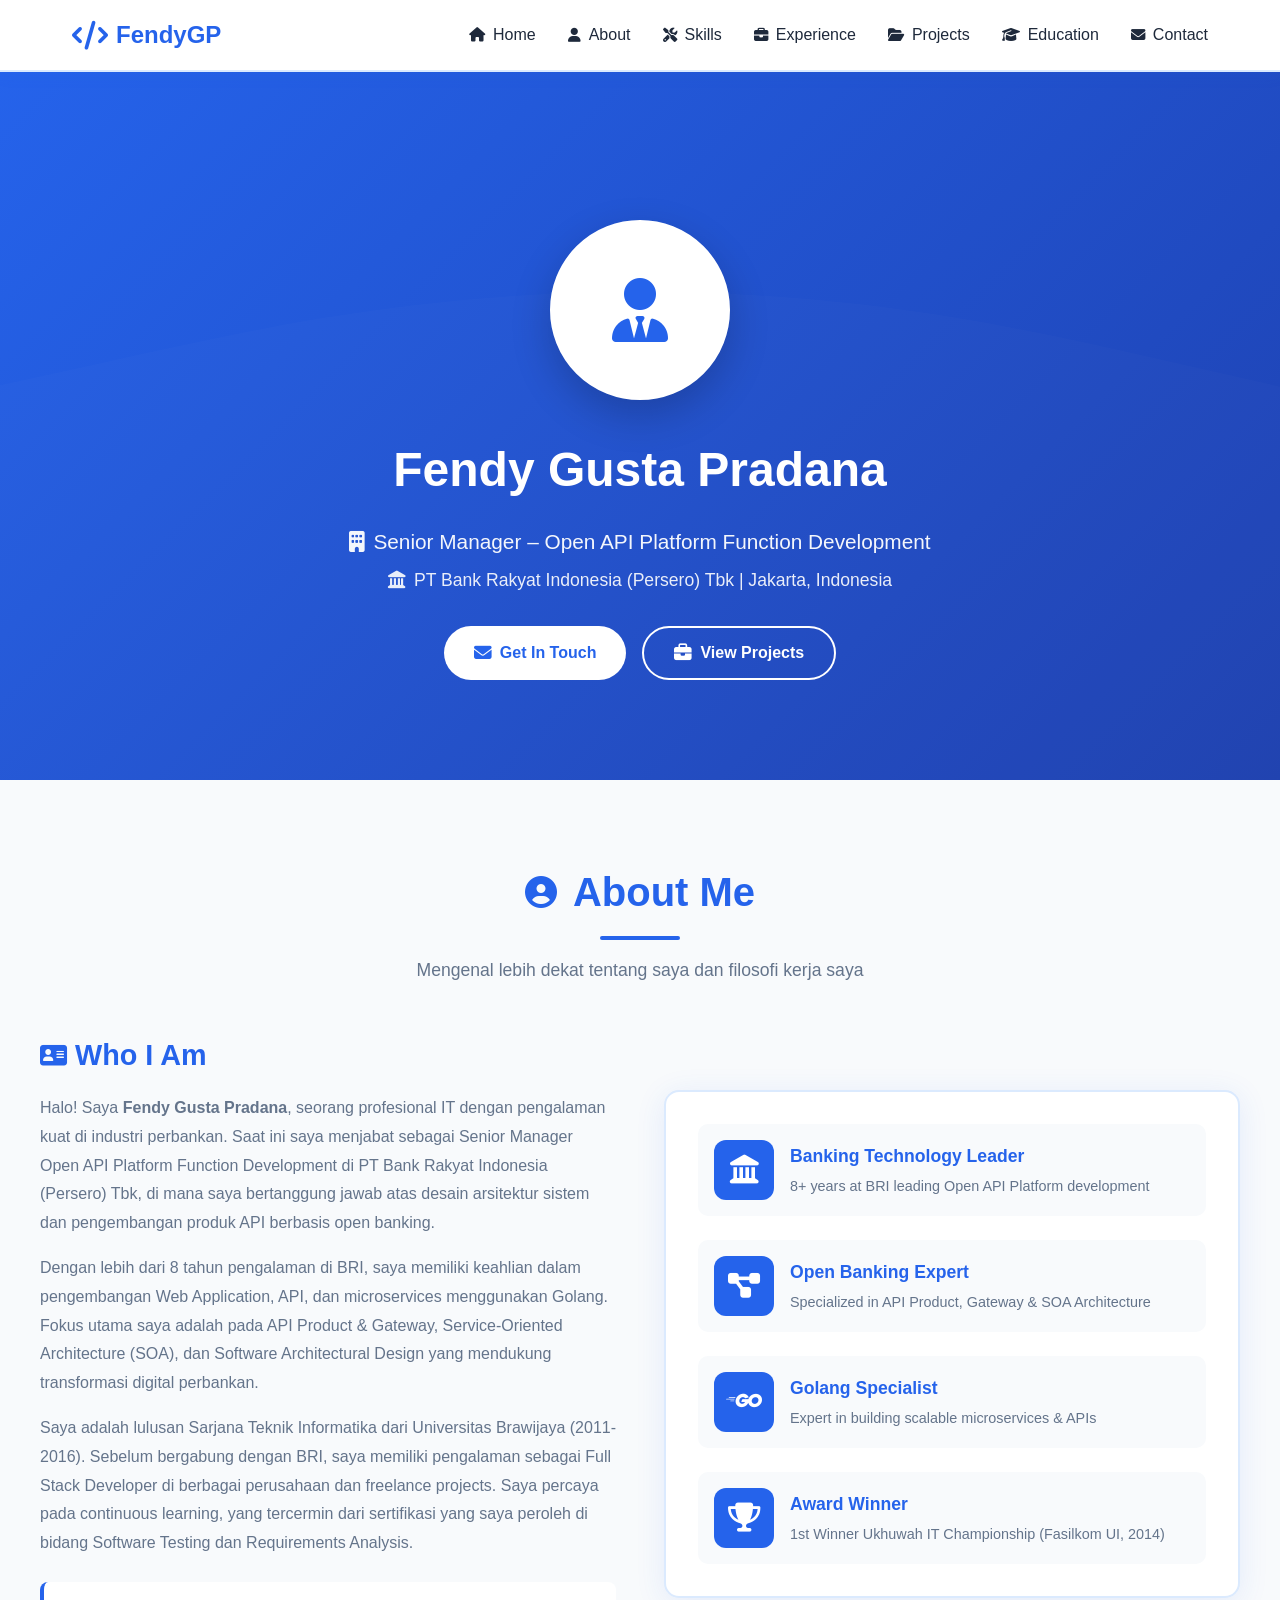
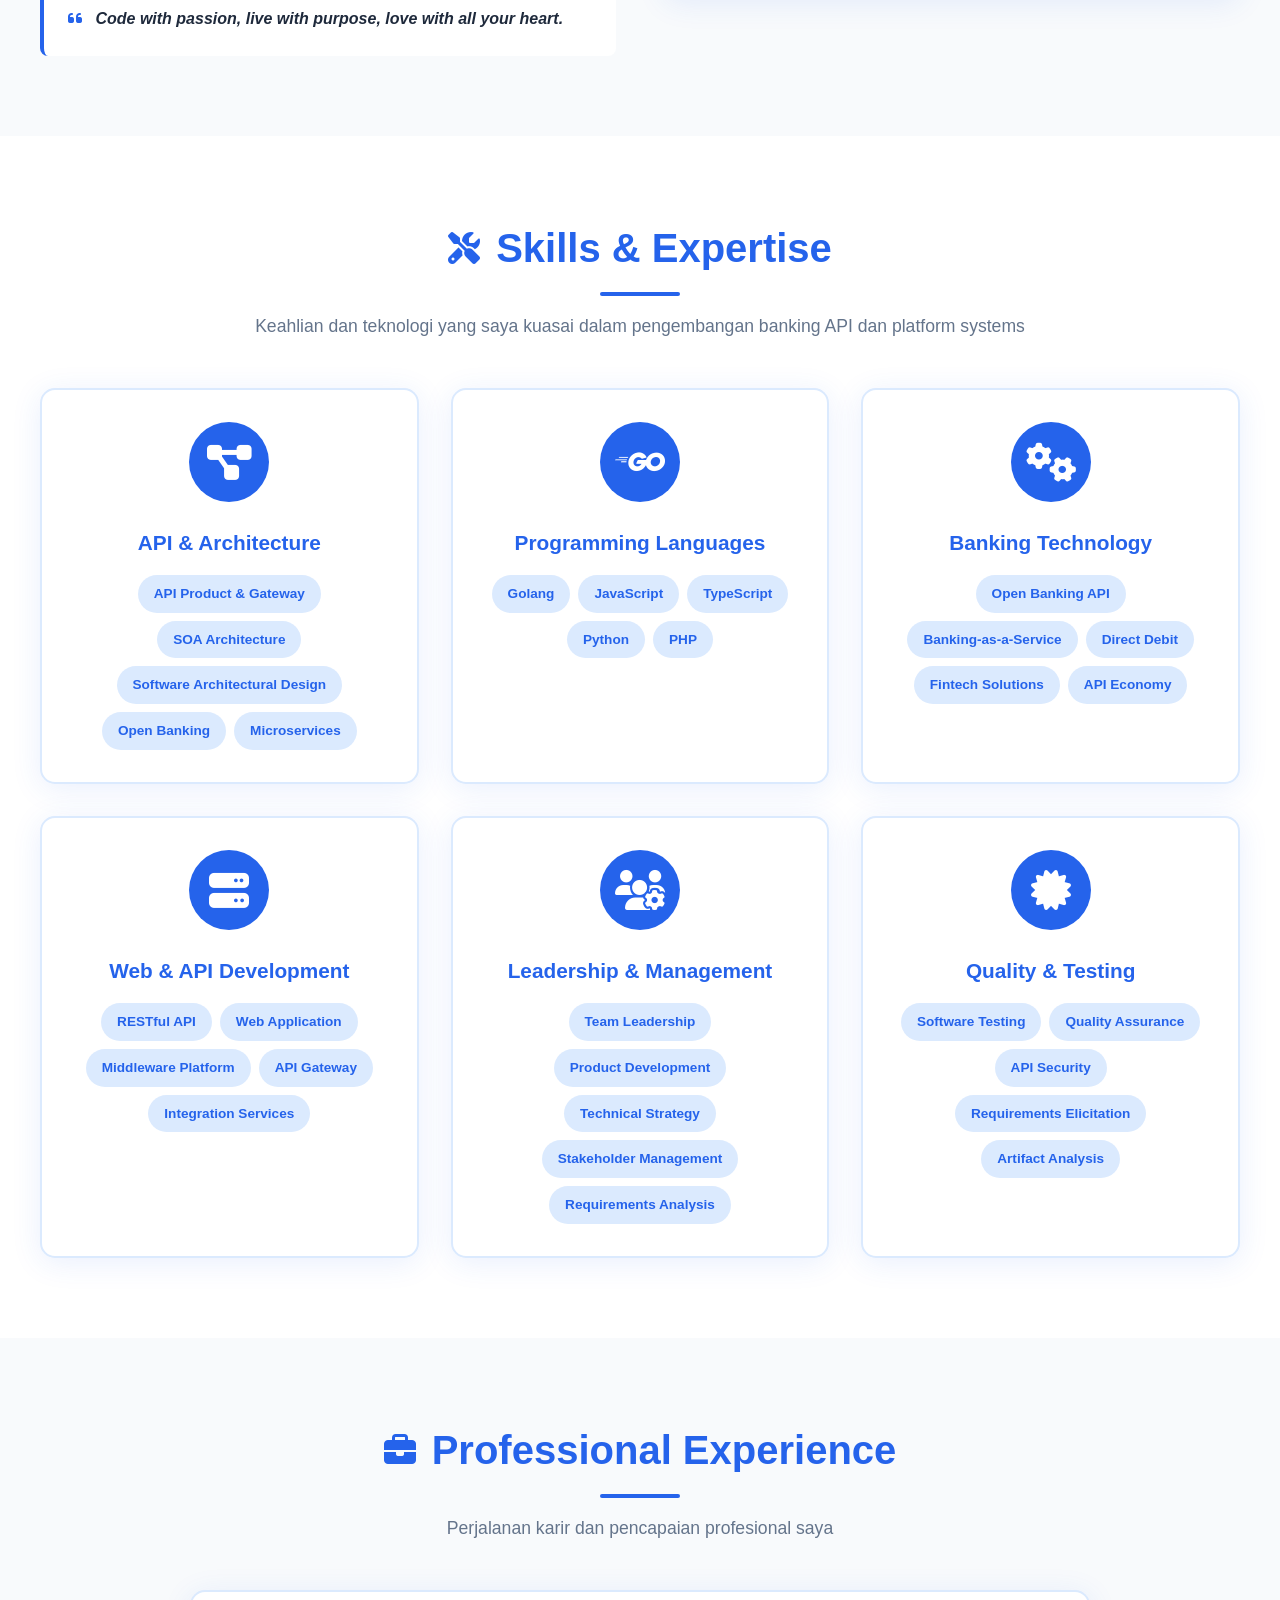
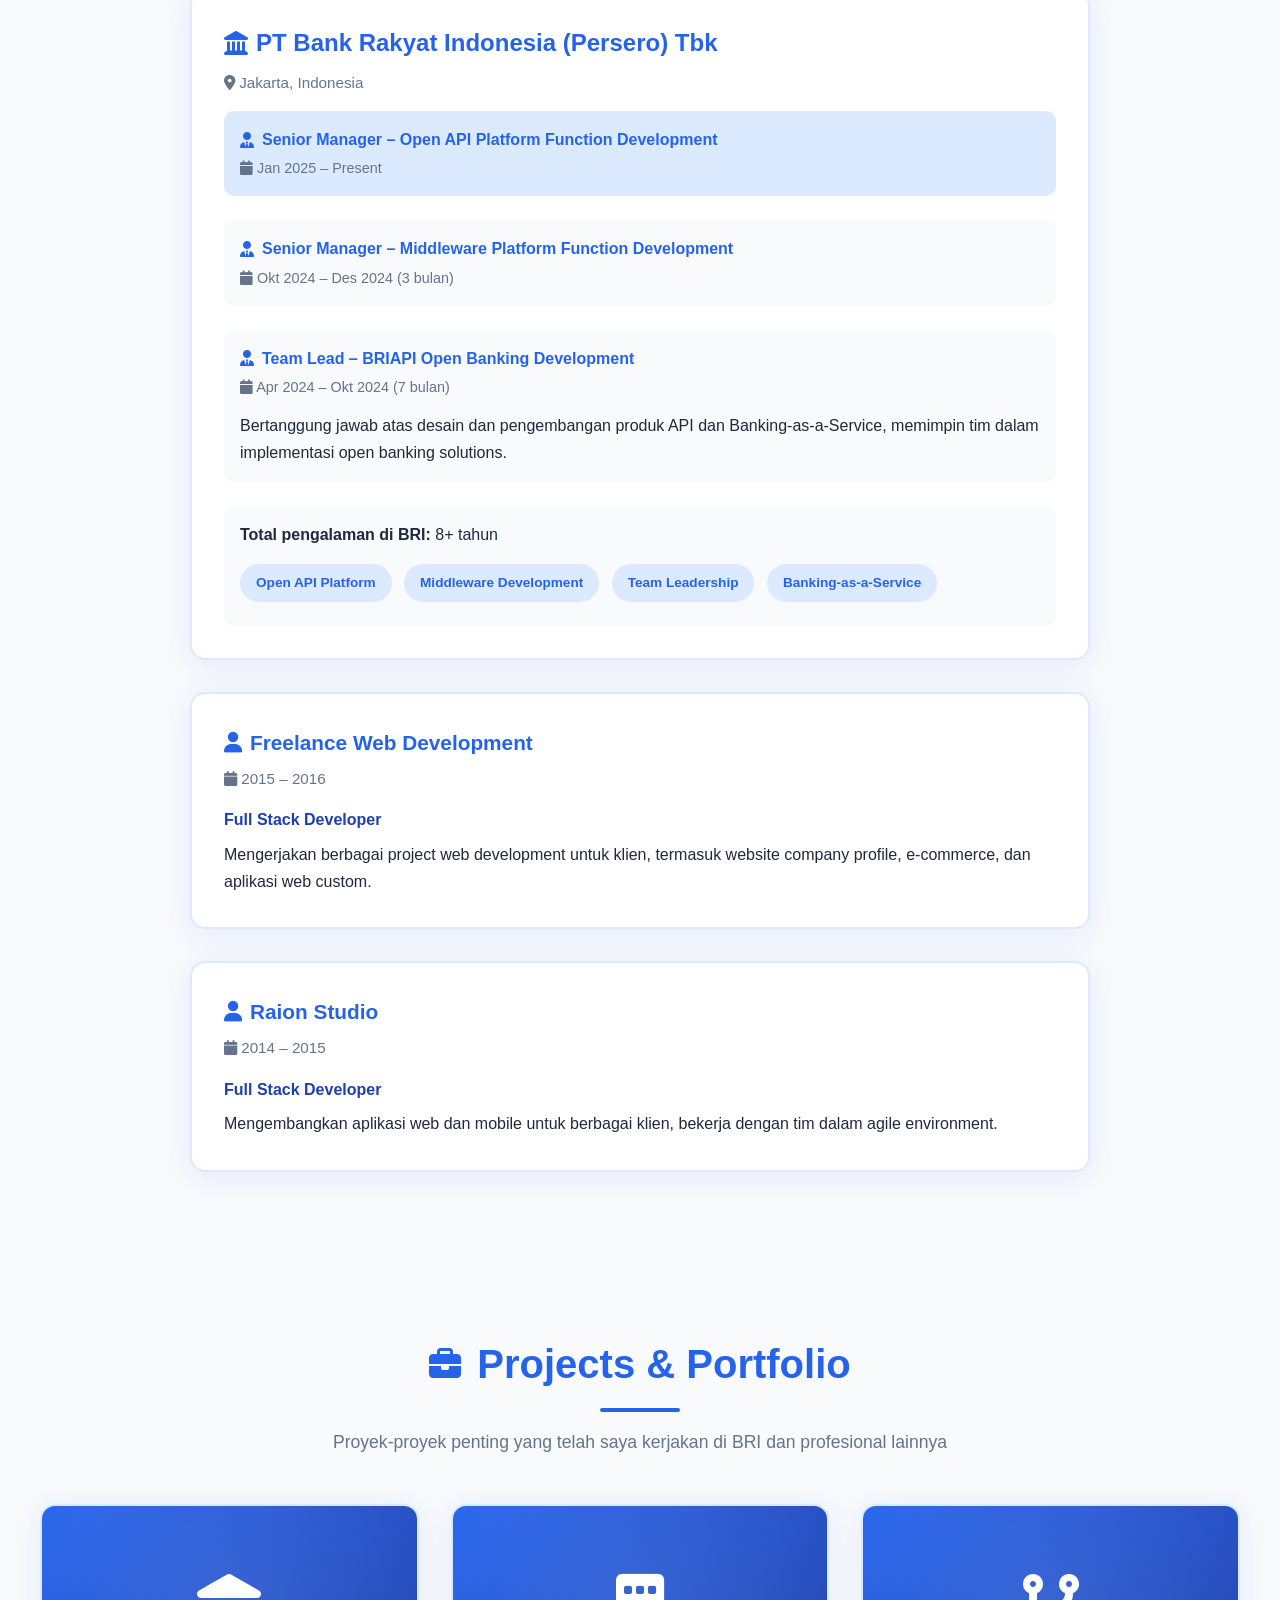
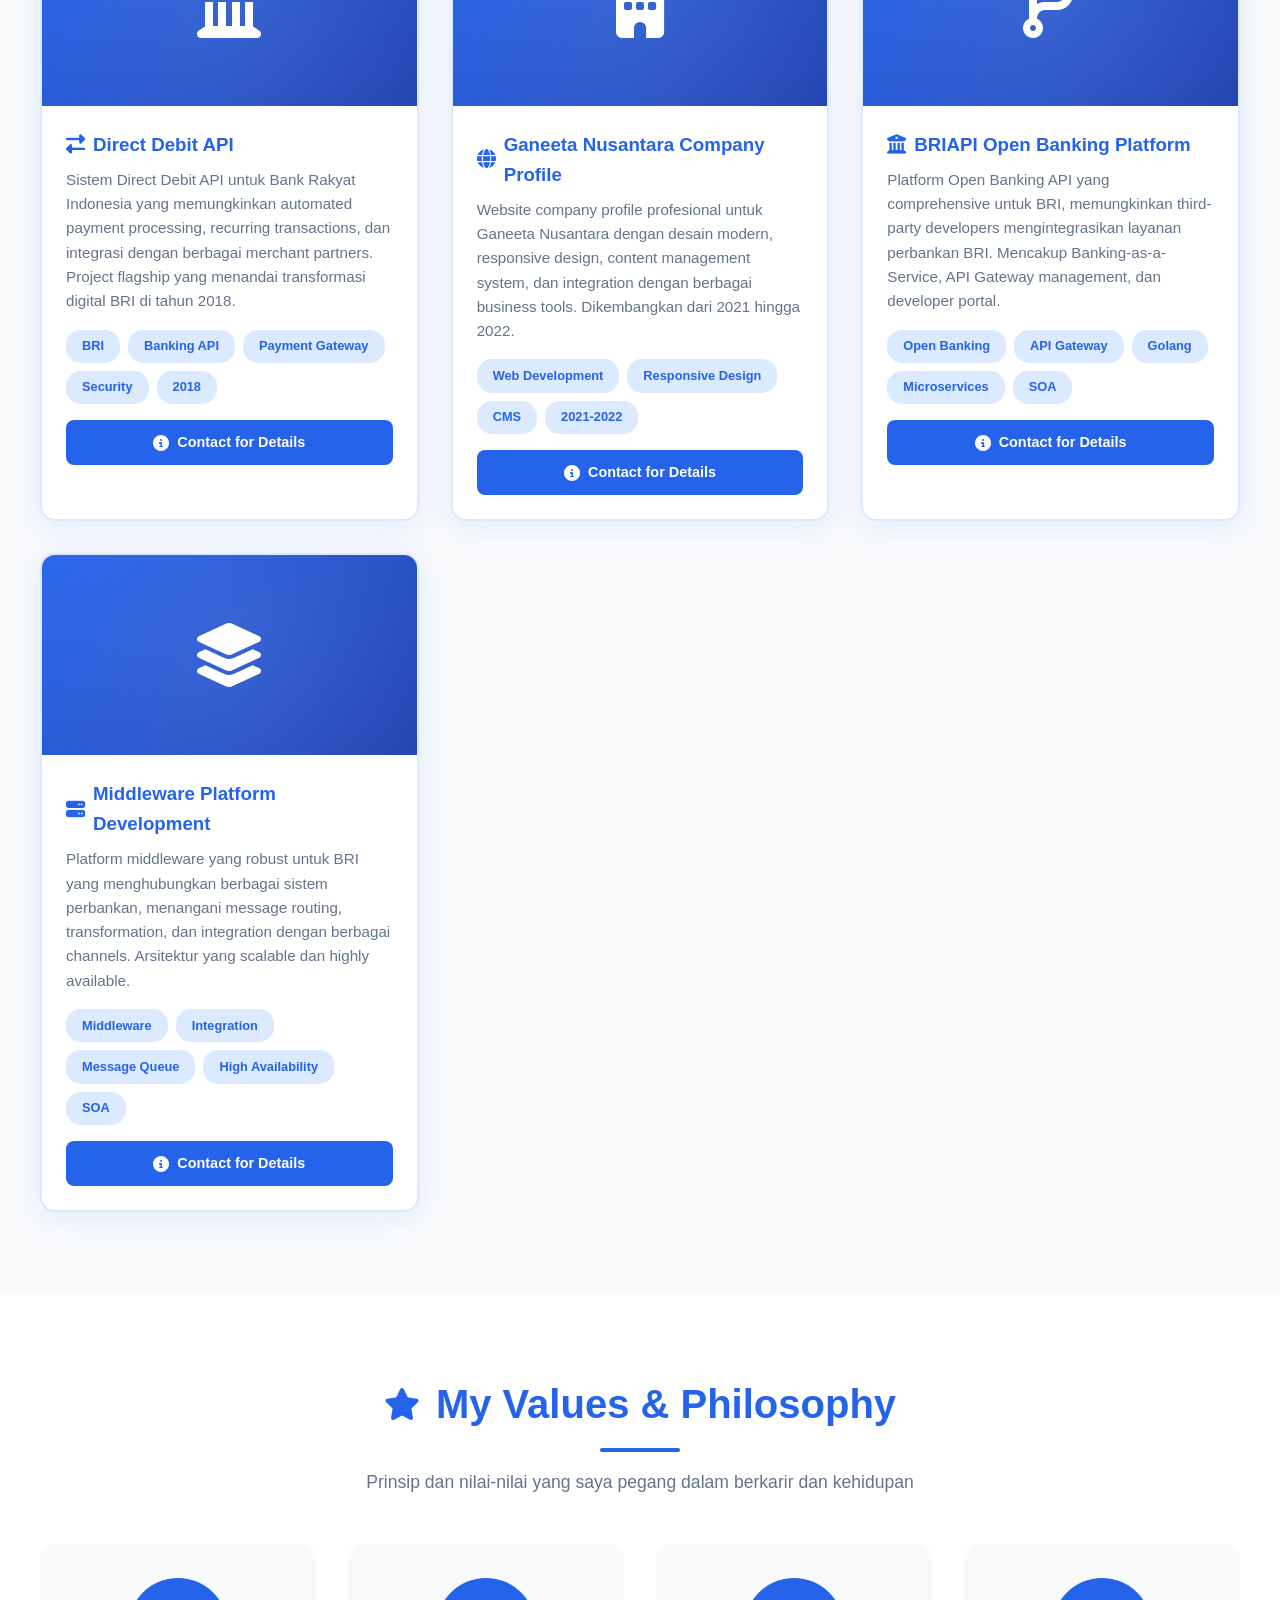
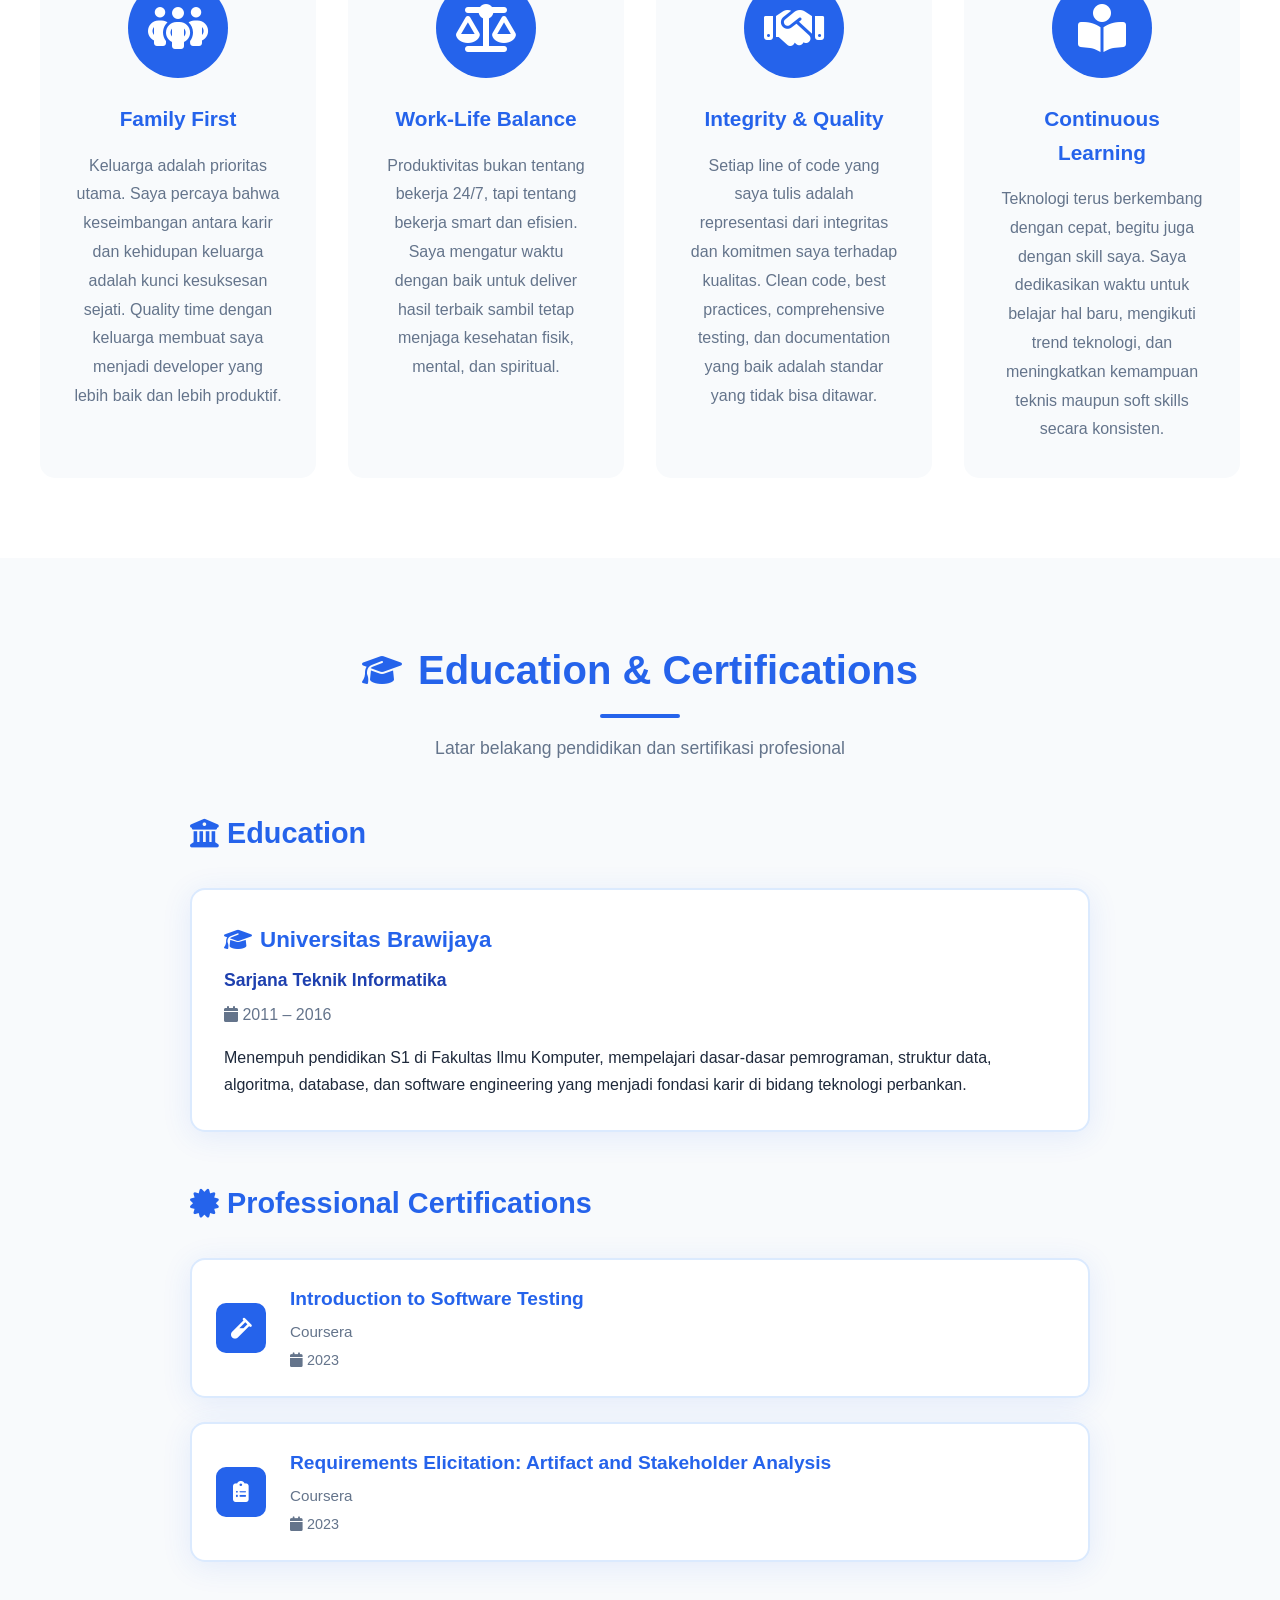
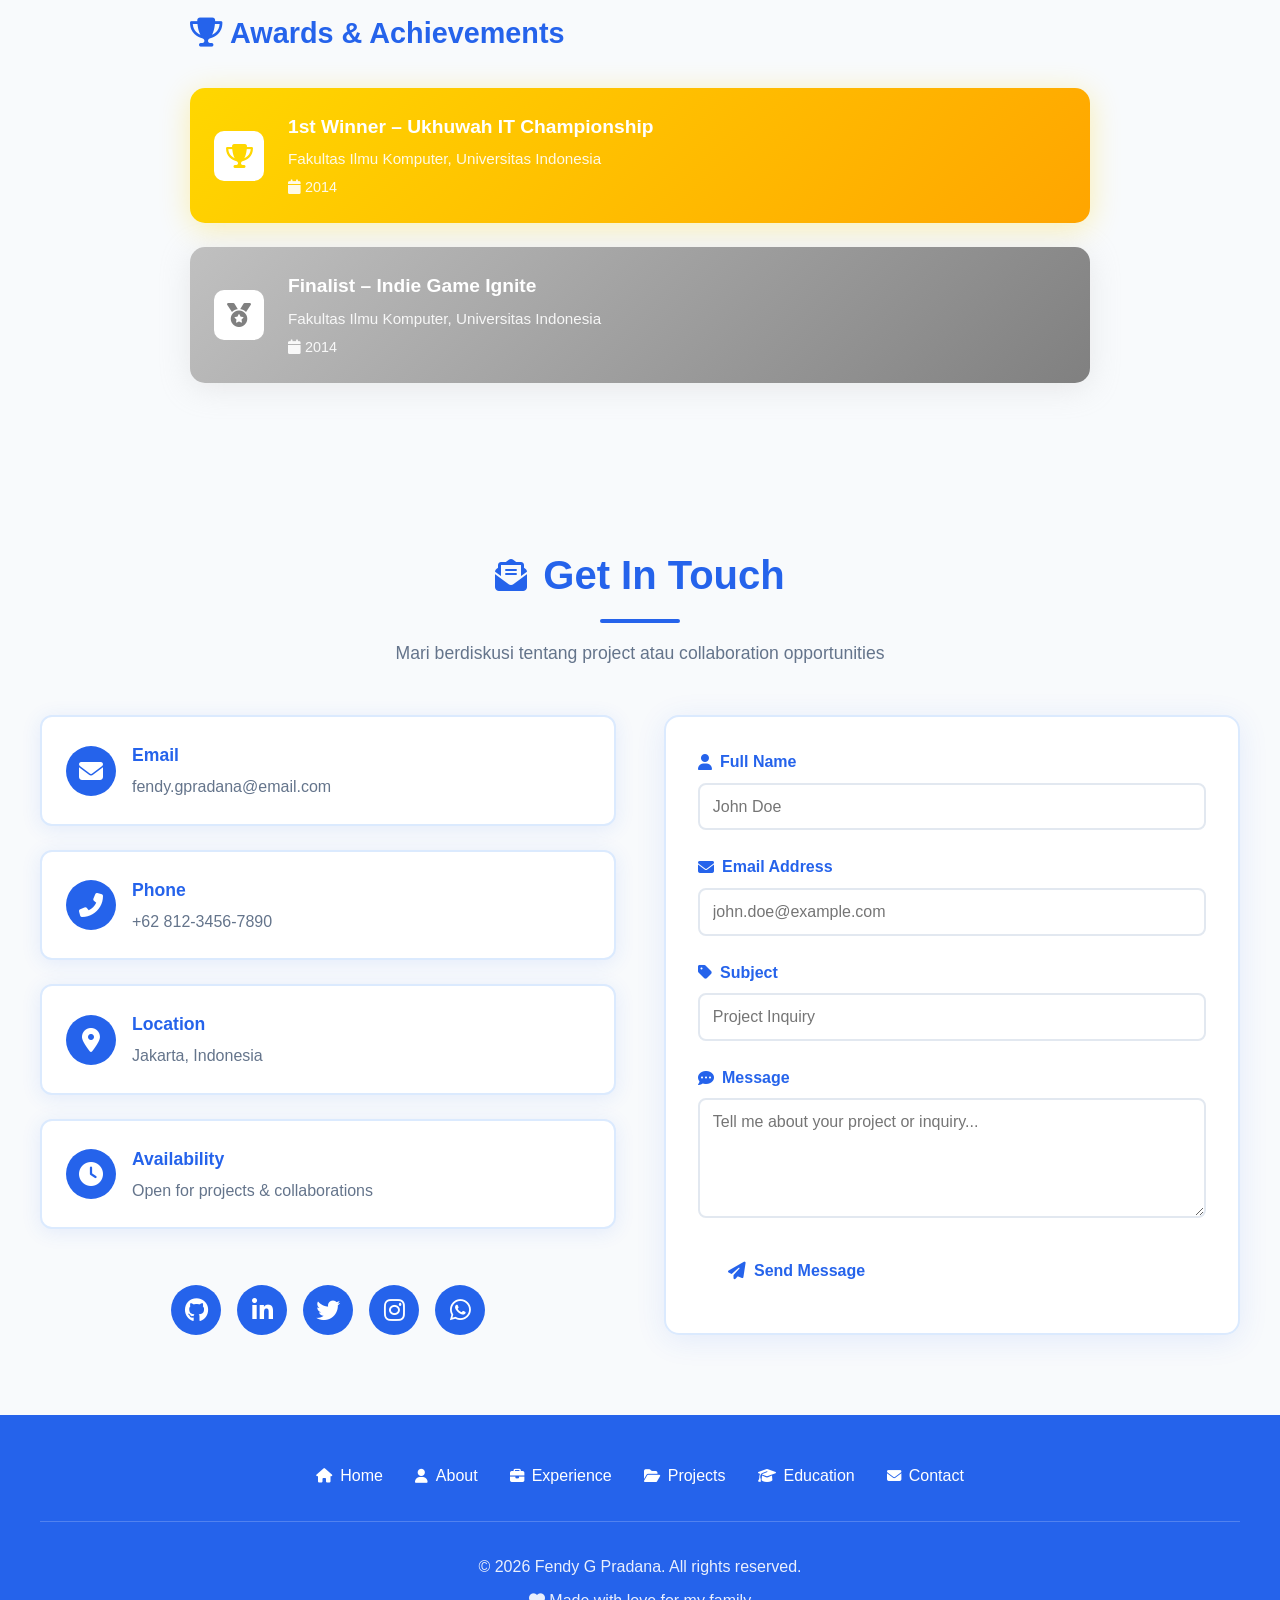
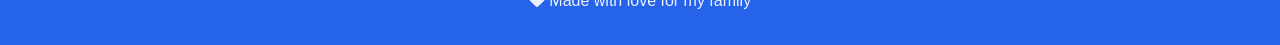
==== index.html @ f20ea9c6 "Fix overlapping icons and simplify profile illustration - Replace complex programmer SVG illustratio" ====
<!DOCTYPE html>
<html lang="id">
<head>
    <meta charset="UTF-8">
    <meta name="viewport" content="width=device-width, initial-scale=1.0">
    <title>Fendy Gusta Pradana - Senior Manager Open API Platform | BRI</title>
    <meta name="description" content="Portfolio Fendy Gusta Pradana - Senior Manager Open API Platform Function Development at PT Bank Rakyat Indonesia with expertise in API Product, Gateway, SOA, and Golang">
    <link rel="stylesheet" href="https://cdnjs.cloudflare.com/ajax/libs/font-awesome/6.4.0/css/all.min.css">
    <style>
        * {
            margin: 0;
            padding: 0;
            box-sizing: border-box;
        }

        :root {
            --primary-blue: #2563eb;
            --dark-blue: #1e40af;
            --light-blue: #60a5fa;
            --extra-light-blue: #dbeafe;
            --white: #ffffff;
            --light-gray: #f8fafc;
            --medium-gray: #e2e8f0;
            --text-dark: #1e293b;
            --text-light: #64748b;
            --shadow: rgba(37, 99, 235, 0.1);
            --shadow-hover: rgba(37, 99, 235, 0.2);
        }

        body {
            font-family: 'Segoe UI', Tahoma, Geneva, Verdana, sans-serif;
            line-height: 1.6;
            color: var(--text-dark);
            overflow-x: hidden;
            background: var(--white);
        }

        /* Navigation */
        nav {
            background: var(--white);
            padding: 1rem 0;
            position: fixed;
            width: 100%;
            top: 0;
            z-index: 1000;
            box-shadow: 0 2px 15px var(--shadow);
            border-bottom: 2px solid var(--extra-light-blue);
        }

        .nav-container {
            max-width: 1200px;
            margin: 0 auto;
            padding: 0 2rem;
            display: flex;
            justify-content: space-between;
            align-items: center;
        }

        .logo {
            font-size: 1.5rem;
            font-weight: bold;
            color: var(--primary-blue);
            display: flex;
            align-items: center;
            gap: 0.5rem;
        }

        .logo i {
            font-size: 1.8rem;
        }

        .nav-links {
            display: flex;
            list-style: none;
            gap: 2rem;
        }

        .nav-links a {
            text-decoration: none;
            color: var(--text-dark);
            font-weight: 500;
            transition: color 0.3s;
            display: flex;
            align-items: center;
            gap: 0.5rem;
        }

        .nav-links a:hover {
            color: var(--primary-blue);
        }

        .nav-links a i {
            font-size: 0.9rem;
        }

        .menu-toggle {
            display: none;
            flex-direction: column;
            cursor: pointer;
        }

        .menu-toggle span {
            width: 25px;
            height: 3px;
            background: var(--primary-blue);
            margin: 3px 0;
            transition: 0.3s;
            border-radius: 2px;
        }

        /* Hero Section */
        .hero {
            background: linear-gradient(135deg, var(--primary-blue) 0%, var(--dark-blue) 100%);
            color: var(--white);
            padding: 150px 2rem 100px;
            text-align: center;
            margin-top: 70px;
            position: relative;
            overflow: hidden;
            z-index: 1;
        }

        .hero::before {
            content: '';
            position: absolute;
            top: 0;
            left: 0;
            right: 0;
            bottom: 0;
            background: url('data:image/svg+xml,<svg xmlns="http://www.w3.org/2000/svg" viewBox="0 0 1440 320"><path fill="rgba(255,255,255,0.05)" d="M0,96L48,112C96,128,192,160,288,160C384,160,480,128,576,112C672,96,768,96,864,112C960,128,1056,160,1152,165.3C1248,171,1344,149,1392,138.7L1440,128L1440,320L1392,320C1344,320,1248,320,1152,320C1056,320,960,320,864,320C768,320,672,320,576,320C480,320,384,320,288,320C192,320,96,320,48,320L0,320Z"></path></svg>') no-repeat bottom;
            background-size: cover;
            opacity: 0.3;
        }

        .hero-content {
            max-width: 800px;
            margin: 0 auto;
            position: relative;
            z-index: 1;
        }

        .hero-image {
            width: 180px;
            height: 180px;
            border-radius: 50%;
            border: 5px solid var(--white);
            margin: 0 auto 2rem;
            background: var(--white);
            display: flex;
            align-items: center;
            justify-content: center;
            font-size: 4rem;
            color: var(--primary-blue);
            box-shadow: 0 15px 40px rgba(0,0,0,0.2);
            animation: float 3s ease-in-out infinite;
        }

        @keyframes float {
            0%, 100% { transform: translateY(0px); }
            50% { transform: translateY(-10px); }
        }

        .hero h1 {
            font-size: 3rem;
            margin-bottom: 1rem;
            animation: fadeInUp 0.8s ease-out;
        }

        .hero .tagline {
            font-size: 1.3rem;
            margin-bottom: 0.5rem;
            opacity: 0.95;
            display: flex;
            align-items: center;
            justify-content: center;
            gap: 0.5rem;
        }

        .hero .subtitle {
            font-size: 1.1rem;
            margin-bottom: 2rem;
            opacity: 0.9;
            display: flex;
            align-items: center;
            justify-content: center;
            gap: 0.5rem;
        }

        .cta-buttons {
            display: flex;
            gap: 1rem;
            justify-content: center;
            flex-wrap: wrap;
        }

        .btn {
            padding: 12px 30px;
            border: none;
            border-radius: 50px;
            font-size: 1rem;
            font-weight: 600;
            cursor: pointer;
            transition: all 0.3s;
            text-decoration: none;
            display: inline-flex;
            align-items: center;
            gap: 0.5rem;
        }

        .btn i {
            font-size: 1.1rem;
        }

        .btn-primary {
            background: var(--white);
            color: var(--primary-blue);
        }

        .btn-primary:hover {
            background: var(--light-gray);
            transform: translateY(-2px);
            box-shadow: 0 5px 20px rgba(255, 255, 255, 0.3);
        }

        .btn-secondary {
            background: transparent;
            color: var(--white);
            border: 2px solid var(--white);
        }

        .btn-secondary:hover {
            background: var(--white);
            color: var(--primary-blue);
            transform: translateY(-2px);
        }

        /* Section Styling */
        section {
            padding: 80px 2rem;
        }

        .container {
            max-width: 1200px;
            margin: 0 auto;
        }

        .section-title {
            text-align: center;
            font-size: 2.5rem;
            color: var(--primary-blue);
            margin-bottom: 1rem;
            position: relative;
            padding-bottom: 1rem;
            display: flex;
            align-items: center;
            justify-content: center;
            gap: 1rem;
        }

        .section-title i {
            font-size: 2rem;
        }

        .section-subtitle {
            text-align: center;
            color: var(--text-light);
            margin-bottom: 3rem;
            font-size: 1.1rem;
        }

        .section-title::after {
            content: '';
            position: absolute;
            bottom: 0;
            left: 50%;
            transform: translateX(-50%);
            width: 80px;
            height: 4px;
            background: var(--primary-blue);
            border-radius: 2px;
        }

        /* About Section */
        .about {
            background: var(--light-gray);
            position: relative;
            z-index: 10;
        }

        .about-content {
            display: grid;
            grid-template-columns: 1fr 1fr;
            gap: 3rem;
            align-items: center;
        }

        .about-text h3 {
            color: var(--primary-blue);
            margin-bottom: 1rem;
            font-size: 1.8rem;
            display: flex;
            align-items: center;
            gap: 0.5rem;
        }

        .about-text h3 i {
            font-size: 1.5rem;
        }

        .about-text p {
            color: var(--text-light);
            margin-bottom: 1rem;
            line-height: 1.8;
        }

        .about-text .quote {
            background: var(--white);
            padding: 1.5rem;
            border-left: 4px solid var(--primary-blue);
            border-radius: 8px;
            margin-top: 1.5rem;
            font-style: italic;
            color: var(--text-dark);
        }

        .about-text .quote i {
            color: var(--primary-blue);
            margin-right: 0.5rem;
        }

        .about-icon-box {
            background: var(--white);
            padding: 2rem;
            border-radius: 15px;
            box-shadow: 0 5px 30px var(--shadow);
            border: 2px solid var(--extra-light-blue);
        }

        .about-features {
            display: grid;
            gap: 1.5rem;
        }

        .feature-item {
            display: flex;
            align-items: center;
            gap: 1rem;
            padding: 1rem;
            background: var(--light-gray);
            border-radius: 10px;
            transition: all 0.3s;
        }

        .feature-item:hover {
            background: var(--extra-light-blue);
            transform: translateX(5px);
        }

        .feature-icon {
            width: 60px;
            height: 60px;
            background: var(--primary-blue);
            color: var(--white);
            border-radius: 12px;
            display: flex;
            align-items: center;
            justify-content: center;
            font-size: 1.8rem;
            flex-shrink: 0;
        }

        .feature-text h4 {
            color: var(--primary-blue);
            margin-bottom: 0.3rem;
            font-size: 1.1rem;
        }

        .feature-text p {
            color: var(--text-light);
            font-size: 0.9rem;
        }

        /* Skills Section */
        .skills {
            background: var(--white);
            position: relative;
            z-index: 10;
        }

        .skills-grid {
            display: grid;
            grid-template-columns: repeat(auto-fit, minmax(280px, 1fr));
            gap: 2rem;
        }

        .skill-card {
            background: var(--white);
            padding: 2rem;
            border-radius: 15px;
            box-shadow: 0 5px 30px var(--shadow);
            text-align: center;
            transition: all 0.3s;
            border: 2px solid var(--extra-light-blue);
        }

        .skill-card:hover {
            transform: translateY(-10px);
            box-shadow: 0 10px 40px var(--shadow-hover);
            border-color: var(--primary-blue);
        }

        .skill-icon {
            width: 80px;
            height: 80px;
            background: var(--primary-blue);
            color: var(--white);
            border-radius: 50%;
            display: flex;
            align-items: center;
            justify-content: center;
            font-size: 2.5rem;
            margin: 0 auto 1.5rem;
            transition: all 0.3s;
        }

        .skill-card:hover .skill-icon {
            background: var(--dark-blue);
            transform: scale(1.1) rotate(5deg);
        }

        .skill-card h3 {
            color: var(--primary-blue);
            margin-bottom: 1rem;
            font-size: 1.3rem;
        }

        .skill-tags {
            display: flex;
            flex-wrap: wrap;
            gap: 0.5rem;
            justify-content: center;
        }

        .tag {
            background: var(--extra-light-blue);
            padding: 0.5rem 1rem;
            border-radius: 20px;
            font-size: 0.85rem;
            color: var(--primary-blue);
            font-weight: 600;
            transition: all 0.3s;
        }

        .tag:hover {
            background: var(--primary-blue);
            color: var(--white);
        }

        /* Projects Section */
        .projects {
            background: var(--light-gray);
            position: relative;
            z-index: 10;
        }

        .projects-grid {
            display: grid;
            grid-template-columns: repeat(auto-fit, minmax(320px, 1fr));
            gap: 2rem;
        }

        .project-card {
            background: var(--white);
            border-radius: 15px;
            overflow: hidden;
            box-shadow: 0 5px 30px var(--shadow);
            transition: all 0.3s;
            border: 2px solid var(--extra-light-blue);
        }

        .project-card:hover {
            transform: translateY(-10px);
            box-shadow: 0 15px 50px var(--shadow-hover);
            border-color: var(--primary-blue);
        }

        .project-image {
            height: 200px;
            background: linear-gradient(135deg, var(--primary-blue) 0%, var(--dark-blue) 100%);
            display: flex;
            align-items: center;
            justify-content: center;
            color: var(--white);
            font-size: 4rem;
            position: relative;
            overflow: hidden;
        }

        .project-image::before {
            content: '';
            position: absolute;
            top: -50%;
            left: -50%;
            width: 200%;
            height: 200%;
            background: radial-gradient(circle, rgba(255,255,255,0.1) 0%, transparent 70%);
            animation: pulse 4s ease-in-out infinite;
        }

        @keyframes pulse {
            0%, 100% { transform: scale(1); opacity: 0.5; }
            50% { transform: scale(1.1); opacity: 0.8; }
        }

        .project-content {
            padding: 1.5rem;
        }

        .project-content h3 {
            color: var(--primary-blue);
            margin-bottom: 0.5rem;
            display: flex;
            align-items: center;
            gap: 0.5rem;
        }

        .project-content h3 i {
            font-size: 1.2rem;
        }

        .project-content p {
            color: var(--text-light);
            margin-bottom: 1rem;
            font-size: 0.95rem;
            line-height: 1.6;
        }

        .project-tech {
            display: flex;
            flex-wrap: wrap;
            gap: 0.5rem;
            margin-bottom: 1rem;
        }

        .tech-tag {
            background: var(--extra-light-blue);
            padding: 0.4rem 1rem;
            border-radius: 15px;
            font-size: 0.8rem;
            color: var(--primary-blue);
            font-weight: 600;
        }

        .project-links {
            display: flex;
            gap: 1rem;
        }

        .project-link {
            flex: 1;
            padding: 0.7rem 1rem;
            background: var(--primary-blue);
            color: var(--white);
            text-decoration: none;
            border-radius: 8px;
            font-size: 0.9rem;
            transition: all 0.3s;
            display: flex;
            align-items: center;
            justify-content: center;
            gap: 0.5rem;
            font-weight: 600;
        }

        .project-link:hover {
            background: var(--dark-blue);
            transform: translateY(-2px);
        }

        .project-link i {
            font-size: 1rem;
        }

        /* Values Section */
        .values {
            background: var(--white);
            position: relative;
            z-index: 10;
        }

        .values-grid {
            display: grid;
            grid-template-columns: repeat(auto-fit, minmax(260px, 1fr));
            gap: 2rem;
            text-align: center;
        }

        .value-card {
            padding: 2rem;
            background: var(--light-gray);
            border-radius: 15px;
            transition: all 0.3s;
            border: 2px solid transparent;
        }

        .value-card:hover {
            background: var(--white);
            border-color: var(--primary-blue);
            box-shadow: 0 10px 40px var(--shadow-hover);
            transform: translateY(-5px);
        }

        .value-icon {
            width: 100px;
            height: 100px;
            background: var(--primary-blue);
            color: var(--white);
            border-radius: 50%;
            display: flex;
            align-items: center;
            justify-content: center;
            font-size: 3rem;
            margin: 0 auto 1.5rem;
            transition: all 0.3s;
        }

        .value-card:hover .value-icon {
            background: var(--dark-blue);
            transform: scale(1.1) rotate(5deg);
        }

        .value-card h3 {
            color: var(--primary-blue);
            margin-bottom: 1rem;
            font-size: 1.3rem;
        }

        .value-card p {
            color: var(--text-light);
            line-height: 1.8;
        }

        /* Contact Section */
        .contact {
            background: var(--light-gray);
            position: relative;
            z-index: 10;
        }

        .contact-content {
            display: grid;
            grid-template-columns: 1fr 1fr;
            gap: 3rem;
        }

        .contact-info {
            display: flex;
            flex-direction: column;
            gap: 1.5rem;
        }

        .contact-item {
            display: flex;
            align-items: center;
            gap: 1rem;
            padding: 1.5rem;
            background: var(--white);
            border-radius: 12px;
            box-shadow: 0 3px 20px var(--shadow);
            transition: all 0.3s;
            border: 2px solid var(--extra-light-blue);
        }

        .contact-item:hover {
            border-color: var(--primary-blue);
            transform: translateX(5px);
        }

        .contact-item-icon {
            width: 50px;
            height: 50px;
            background: var(--primary-blue);
            color: var(--white);
            border-radius: 50%;
            display: flex;
            align-items: center;
            justify-content: center;
            font-size: 1.5rem;
            flex-shrink: 0;
        }

        .contact-item-text h4 {
            color: var(--primary-blue);
            margin-bottom: 0.3rem;
            font-size: 1.1rem;
        }

        .contact-item-text p {
            color: var(--text-light);
        }

        .contact-item-text a {
            color: var(--text-light);
            text-decoration: none;
            transition: color 0.3s;
        }

        .contact-item-text a:hover {
            color: var(--primary-blue);
        }

        .contact-form {
            background: var(--white);
            padding: 2rem;
            border-radius: 15px;
            box-shadow: 0 5px 30px var(--shadow);
            border: 2px solid var(--extra-light-blue);
        }

        .form-group {
            margin-bottom: 1.5rem;
        }

        .form-group label {
            display: flex;
            align-items: center;
            gap: 0.5rem;
            margin-bottom: 0.5rem;
            color: var(--primary-blue);
            font-weight: 600;
        }

        .form-group label i {
            font-size: 1rem;
        }

        .form-group input,
        .form-group textarea {
            width: 100%;
            padding: 0.8rem;
            border: 2px solid var(--medium-gray);
            border-radius: 8px;
            font-family: inherit;
            transition: all 0.3s;
            font-size: 1rem;
        }

        .form-group input:focus,
        .form-group textarea:focus {
            outline: none;
            border-color: var(--primary-blue);
            box-shadow: 0 0 0 3px var(--extra-light-blue);
        }

        .form-group textarea {
            resize: vertical;
            min-height: 120px;
        }

        .social-links {
            display: flex;
            gap: 1rem;
            justify-content: center;
            margin-top: 2rem;
            flex-wrap: wrap;
        }

        .social-link {
            width: 50px;
            height: 50px;
            background: var(--primary-blue);
            color: var(--white);
            border-radius: 50%;
            display: flex;
            align-items: center;
            justify-content: center;
            font-size: 1.5rem;
            text-decoration: none;
            transition: all 0.3s;
        }

        .social-link:hover {
            background: var(--dark-blue);
            transform: translateY(-5px);
            box-shadow: 0 5px 20px var(--shadow-hover);
        }

        /* Footer */
        footer {
            background: var(--primary-blue);
            color: var(--white);
            padding: 3rem 2rem 1.5rem;
        }

        .footer-content {
            max-width: 1200px;
            margin: 0 auto;
            text-align: center;
        }

        .footer-links {
            display: flex;
            justify-content: center;
            gap: 2rem;
            margin-bottom: 1.5rem;
            flex-wrap: wrap;
        }

        .footer-links a {
            color: var(--white);
            text-decoration: none;
            transition: all 0.3s;
            display: flex;
            align-items: center;
            gap: 0.5rem;
        }

        .footer-links a:hover {
            opacity: 0.8;
            transform: translateY(-2px);
        }

        .footer-links a i {
            font-size: 0.9rem;
        }

        .footer-bottom {
            margin-top: 2rem;
            padding-top: 1.5rem;
            border-top: 1px solid rgba(255, 255, 255, 0.2);
        }

        .footer-bottom p {
            margin: 0.5rem 0;
            opacity: 0.9;
        }

        .footer-heart {
            color: var(--white);
            font-size: 1rem;
            animation: heartbeat 1.5s ease-in-out infinite;
        }

        @keyframes heartbeat {
            0%, 100% { transform: scale(1); }
            10%, 30% { transform: scale(1.1); }
            20% { transform: scale(0.9); }
        }

        /* Animations */
        @keyframes fadeInUp {
            from {
                opacity: 0;
                transform: translateY(30px);
            }
            to {
                opacity: 1;
                transform: translateY(0);
            }
        }

        /* Scroll to Top Button */
        .scroll-top {
            position: fixed;
            bottom: 2rem;
            right: 2rem;
            width: 50px;
            height: 50px;
            background: var(--primary-blue);
            color: var(--white);
            border-radius: 50%;
            display: flex;
            align-items: center;
            justify-content: center;
            font-size: 1.5rem;
            cursor: pointer;
            opacity: 0;
            visibility: hidden;
            transition: all 0.3s;
            z-index: 999;
            box-shadow: 0 5px 20px var(--shadow-hover);
        }

        .scroll-top.active {
            opacity: 1;
            visibility: visible;
        }

        .scroll-top:hover {
            background: var(--dark-blue);
            transform: translateY(-5px);
        }

        /* Responsive */
        @media (max-width: 768px) {
            .nav-links {
                display: none;
                position: absolute;
                top: 100%;
                left: 0;
                width: 100%;
                background: var(--white);
                flex-direction: column;
                padding: 1rem 0;
                box-shadow: 0 5px 20px var(--shadow);
                border-bottom: 2px solid var(--extra-light-blue);
            }

            .nav-links.active {
                display: flex;
            }

            .nav-links li {
                padding: 0.5rem 2rem;
            }

            .menu-toggle {
                display: flex;
            }

            .hero {
                padding: 120px 1rem 80px;
            }

            .hero h1 {
                font-size: 2rem;
            }

            .hero .tagline {
                font-size: 1.1rem;
            }

            .hero .subtitle {
                font-size: 1rem;
            }

            .hero-image {
                width: 150px;
                height: 150px;
                font-size: 3rem;
            }

            .section-title {
                font-size: 2rem;
            }

            .about-content,
            .contact-content {
                grid-template-columns: 1fr;
            }

            .skills-grid,
            .projects-grid,
            .values-grid {
                grid-template-columns: 1fr;
            }

            .cta-buttons {
                flex-direction: column;
                width: 100%;
            }

            .btn {
                width: 100%;
                justify-content: center;
            }

            section {
                padding: 60px 1rem;
            }

            .footer-links {
                gap: 1rem;
            }
        }

        /* Smooth Scrolling */
        html {
            scroll-behavior: smooth;
        }

        /* Loading Animation */
        .loading {
            opacity: 0;
            animation: fadeIn 0.6s ease-out forwards;
        }

        @keyframes fadeIn {
            to { opacity: 1; }
        }
    </style>
</head>
<body>
    <!-- Navigation -->
    <nav>
        <div class="nav-container">
            <div class="logo">
                <i class="fas fa-code"></i>
                <span>FendyGP</span>
            </div>
            <div class="menu-toggle" onclick="toggleMenu()">
                <span></span>
                <span></span>
                <span></span>
            </div>
            <ul class="nav-links" id="navLinks">
                <li><a href="#home"><i class="fas fa-home"></i> Home</a></li>
                <li><a href="#about"><i class="fas fa-user"></i> About</a></li>
                <li><a href="#skills"><i class="fas fa-tools"></i> Skills</a></li>
                <li><a href="#experience"><i class="fas fa-briefcase"></i> Experience</a></li>
                <li><a href="#projects"><i class="fas fa-folder-open"></i> Projects</a></li>
                <li><a href="#education"><i class="fas fa-graduation-cap"></i> Education</a></li>
                <li><a href="#contact"><i class="fas fa-envelope"></i> Contact</a></li>
            </ul>
        </div>
    </nav>

    <!-- Hero Section -->
    <section class="hero loading" id="home">
        <div class="hero-content">
            <div class="hero-image">
                <i class="fas fa-user-tie"></i>
            </div>
            <h1>Fendy Gusta Pradana</h1>
            <p class="tagline">
                <i class="fas fa-building"></i>
                Senior Manager – Open API Platform Function Development
            </p>
            <p class="subtitle">
                <i class="fas fa-landmark"></i>
                PT Bank Rakyat Indonesia (Persero) Tbk | Jakarta, Indonesia
            </p>
            <div class="cta-buttons">
                <a href="#contact" class="btn btn-primary">
                    <i class="fas fa-envelope"></i>
                    Get In Touch
                </a>
                <a href="#projects" class="btn btn-secondary">
                    <i class="fas fa-briefcase"></i>
                    View Projects
                </a>
            </div>
        </div>
    </section>

    <!-- About Section -->
    <section class="about loading" id="about">
        <div class="container">
            <h2 class="section-title">
                <i class="fas fa-user-circle"></i>
                About Me
            </h2>
            <p class="section-subtitle">Mengenal lebih dekat tentang saya dan filosofi kerja saya</p>
            <div class="about-content">
                <div class="about-text">
                    <h3>
                        <i class="fas fa-address-card"></i>
                        Who I Am
                    </h3>
                    <p>
                        Halo! Saya <strong>Fendy Gusta Pradana</strong>, seorang profesional IT dengan pengalaman kuat di industri perbankan. Saat ini saya menjabat sebagai Senior Manager Open API Platform Function Development di PT Bank Rakyat Indonesia (Persero) Tbk, di mana saya bertanggung jawab atas desain arsitektur sistem dan pengembangan produk API berbasis open banking.
                    </p>
                    <p>
                        Dengan lebih dari 8 tahun pengalaman di BRI, saya memiliki keahlian dalam pengembangan Web Application, API, dan microservices menggunakan Golang. Fokus utama saya adalah pada API Product & Gateway, Service-Oriented Architecture (SOA), dan Software Architectural Design yang mendukung transformasi digital perbankan.
                    </p>
                    <p>
                        Saya adalah lulusan Sarjana Teknik Informatika dari Universitas Brawijaya (2011-2016). Sebelum bergabung dengan BRI, saya memiliki pengalaman sebagai Full Stack Developer di berbagai perusahaan dan freelance projects. Saya percaya pada continuous learning, yang tercermin dari sertifikasi yang saya peroleh di bidang Software Testing dan Requirements Analysis.
                    </p>
                    <div class="quote">
                        <i class="fas fa-quote-left"></i>
                        <strong>Code with passion, live with purpose, love with all your heart.</strong>
                    </div>
                </div>
                <div class="about-icon-box">
                    <div class="about-features">
                        <div class="feature-item">
                            <div class="feature-icon">
                                <i class="fas fa-landmark"></i>
                            </div>
                            <div class="feature-text">
                                <h4>Banking Technology Leader</h4>
                                <p>8+ years at BRI leading Open API Platform development</p>
                            </div>
                        </div>
                        <div class="feature-item">
                            <div class="feature-icon">
                                <i class="fas fa-project-diagram"></i>
                            </div>
                            <div class="feature-text">
                                <h4>Open Banking Expert</h4>
                                <p>Specialized in API Product, Gateway & SOA Architecture</p>
                            </div>
                        </div>
                        <div class="feature-item">
                            <div class="feature-icon">
                                <i class="fab fa-golang"></i>
                            </div>
                            <div class="feature-text">
                                <h4>Golang Specialist</h4>
                                <p>Expert in building scalable microservices & APIs</p>
                            </div>
                        </div>
                        <div class="feature-item">
                            <div class="feature-icon">
                                <i class="fas fa-trophy"></i>
                            </div>
                            <div class="feature-text">
                                <h4>Award Winner</h4>
                                <p>1st Winner Ukhuwah IT Championship (Fasilkom UI, 2014)</p>
                            </div>
                        </div>
                    </div>
                </div>
            </div>
        </div>
    </section>

    <!-- Skills Section -->
    <section class="skills loading" id="skills">
        <div class="container">
            <h2 class="section-title">
                <i class="fas fa-tools"></i>
                Skills & Expertise
            </h2>
            <p class="section-subtitle">Keahlian dan teknologi yang saya kuasai dalam pengembangan banking API dan platform systems</p>
            <div class="skills-grid">
                <div class="skill-card">
                    <div class="skill-icon">
                        <i class="fas fa-project-diagram"></i>
                    </div>
                    <h3>API & Architecture</h3>
                    <div class="skill-tags">
                        <span class="tag">API Product & Gateway</span>
                        <span class="tag">SOA Architecture</span>
                        <span class="tag">Software Architectural Design</span>
                        <span class="tag">Open Banking</span>
                        <span class="tag">Microservices</span>
                    </div>
                </div>

                <div class="skill-card">
                    <div class="skill-icon">
                        <i class="fab fa-golang"></i>
                    </div>
                    <h3>Programming Languages</h3>
                    <div class="skill-tags">
                        <span class="tag">Golang</span>
                        <span class="tag">JavaScript</span>
                        <span class="tag">TypeScript</span>
                        <span class="tag">Python</span>
                        <span class="tag">PHP</span>
                    </div>
                </div>

                <div class="skill-card">
                    <div class="skill-icon">
                        <i class="fas fa-cogs"></i>
                    </div>
                    <h3>Banking Technology</h3>
                    <div class="skill-tags">
                        <span class="tag">Open Banking API</span>
                        <span class="tag">Banking-as-a-Service</span>
                        <span class="tag">Direct Debit</span>
                        <span class="tag">Fintech Solutions</span>
                        <span class="tag">API Economy</span>
                    </div>
                </div>

                <div class="skill-card">
                    <div class="skill-icon">
                        <i class="fas fa-server"></i>
                    </div>
                    <h3>Web & API Development</h3>
                    <div class="skill-tags">
                        <span class="tag">RESTful API</span>
                        <span class="tag">Web Application</span>
                        <span class="tag">Middleware Platform</span>
                        <span class="tag">API Gateway</span>
                        <span class="tag">Integration Services</span>
                    </div>
                </div>

                <div class="skill-card">
                    <div class="skill-icon">
                        <i class="fas fa-users-cog"></i>
                    </div>
                    <h3>Leadership & Management</h3>
                    <div class="skill-tags">
                        <span class="tag">Team Leadership</span>
                        <span class="tag">Product Development</span>
                        <span class="tag">Technical Strategy</span>
                        <span class="tag">Stakeholder Management</span>
                        <span class="tag">Requirements Analysis</span>
                    </div>
                </div>

                <div class="skill-card">
                    <div class="skill-icon">
                        <i class="fas fa-certificate"></i>
                    </div>
                    <h3>Quality & Testing</h3>
                    <div class="skill-tags">
                        <span class="tag">Software Testing</span>
                        <span class="tag">Quality Assurance</span>
                        <span class="tag">API Security</span>
                        <span class="tag">Requirements Elicitation</span>
                        <span class="tag">Artifact Analysis</span>
                    </div>
                </div>
            </div>
        </div>
    </section>

    <!-- Experience Section -->
    <section class="experience loading" id="experience" style="background: var(--light-gray); position: relative; z-index: 10;">
        <div class="container">
            <h2 class="section-title">
                <i class="fas fa-briefcase"></i>
                Professional Experience
            </h2>
            <p class="section-subtitle">Perjalanan karir dan pencapaian profesional saya</p>
            <div style="max-width: 900px; margin: 0 auto;">
                <!-- BRI Experience -->
                <div class="experience-item" style="background: var(--white); padding: 2rem; border-radius: 15px; margin-bottom: 2rem; box-shadow: 0 5px 30px var(--shadow); border: 2px solid var(--extra-light-blue);">
                    <div style="margin-bottom: 1rem;">
                        <h3 style="color: var(--primary-blue); font-size: 1.5rem; margin-bottom: 0.5rem; display: flex; align-items: center; gap: 0.5rem;">
                            <i class="fas fa-landmark"></i>
                            PT Bank Rakyat Indonesia (Persero) Tbk
                        </h3>
                        <p style="color: var(--text-light); font-size: 0.95rem; margin-bottom: 0.5rem;"><i class="fas fa-map-marker-alt"></i> Jakarta, Indonesia</p>
                    </div>

                    <div style="margin-bottom: 1.5rem; padding: 1rem; background: var(--extra-light-blue); border-radius: 10px;">
                        <h4 style="color: var(--primary-blue); margin-bottom: 0.3rem; display: flex; align-items: center; gap: 0.5rem;">
                            <i class="fas fa-user-tie"></i>
                            Senior Manager – Open API Platform Function Development
                        </h4>
                        <p style="color: var(--text-light); font-size: 0.9rem;"><i class="fas fa-calendar"></i> Jan 2025 – Present</p>
                    </div>

                    <div style="margin-bottom: 1.5rem; padding: 1rem; background: var(--light-gray); border-radius: 10px;">
                        <h4 style="color: var(--primary-blue); margin-bottom: 0.3rem; display: flex; align-items: center; gap: 0.5rem;">
                            <i class="fas fa-user-tie"></i>
                            Senior Manager – Middleware Platform Function Development
                        </h4>
                        <p style="color: var(--text-light); font-size: 0.9rem;"><i class="fas fa-calendar"></i> Okt 2024 – Des 2024 (3 bulan)</p>
                    </div>

                    <div style="margin-bottom: 1.5rem; padding: 1rem; background: var(--light-gray); border-radius: 10px;">
                        <h4 style="color: var(--primary-blue); margin-bottom: 0.3rem; display: flex; align-items: center; gap: 0.5rem;">
                            <i class="fas fa-user-tie"></i>
                            Team Lead – BRIAPI Open Banking Development
                        </h4>
                        <p style="color: var(--text-light); font-size: 0.9rem; margin-bottom: 0.8rem;"><i class="fas fa-calendar"></i> Apr 2024 – Okt 2024 (7 bulan)</p>
                        <p style="color: var(--text-dark); line-height: 1.7;">
                            Bertanggung jawab atas desain dan pengembangan produk API dan Banking-as-a-Service, memimpin tim dalam implementasi open banking solutions.
                        </p>
                    </div>

                    <div style="padding: 1rem; background: var(--light-gray); border-radius: 10px;">
                        <p style="color: var(--text-dark);"><strong>Total pengalaman di BRI:</strong> 8+ tahun</p>
                        <div style="margin-top: 1rem;">
                            <span class="tag" style="margin-right: 0.5rem; margin-bottom: 0.5rem; display: inline-block;">Open API Platform</span>
                            <span class="tag" style="margin-right: 0.5rem; margin-bottom: 0.5rem; display: inline-block;">Middleware Development</span>
                            <span class="tag" style="margin-right: 0.5rem; margin-bottom: 0.5rem; display: inline-block;">Team Leadership</span>
                            <span class="tag" style="margin-right: 0.5rem; margin-bottom: 0.5rem; display: inline-block;">Banking-as-a-Service</span>
                        </div>
                    </div>
                </div>

                <!-- Freelance Experience -->
                <div class="experience-item" style="background: var(--white); padding: 2rem; border-radius: 15px; margin-bottom: 2rem; box-shadow: 0 5px 30px var(--shadow); border: 2px solid var(--extra-light-blue);">
                    <div style="margin-bottom: 1rem;">
                        <h3 style="color: var(--primary-blue); font-size: 1.3rem; margin-bottom: 0.5rem; display: flex; align-items: center; gap: 0.5rem;">
                            <i class="fas fa-user"></i>
                            Freelance Web Development
                        </h3>
                        <p style="color: var(--text-light); font-size: 0.95rem;"><i class="fas fa-calendar"></i> 2015 – 2016</p>
                    </div>
                    <h4 style="color: var(--dark-blue); margin-bottom: 0.5rem;">Full Stack Developer</h4>
                    <p style="color: var(--text-dark); line-height: 1.7;">
                        Mengerjakan berbagai project web development untuk klien, termasuk website company profile, e-commerce, dan aplikasi web custom.
                    </p>
                </div>

                <!-- Raion Studio Experience -->
                <div class="experience-item" style="background: var(--white); padding: 2rem; border-radius: 15px; box-shadow: 0 5px 30px var(--shadow); border: 2px solid var(--extra-light-blue);">
                    <div style="margin-bottom: 1rem;">
                        <h3 style="color: var(--primary-blue); font-size: 1.3rem; margin-bottom: 0.5rem; display: flex; align-items: center; gap: 0.5rem;">
                            <i class="fas fa-user"></i>
                            Raion Studio
                        </h3>
                        <p style="color: var(--text-light); font-size: 0.95rem;"><i class="fas fa-calendar"></i> 2014 – 2015</p>
                    </div>
                    <h4 style="color: var(--dark-blue); margin-bottom: 0.5rem;">Full Stack Developer</h4>
                    <p style="color: var(--text-dark); line-height: 1.7;">
                        Mengembangkan aplikasi web dan mobile untuk berbagai klien, bekerja dengan tim dalam agile environment.
                    </p>
                </div>
            </div>
        </div>
    </section>

    <!-- Projects Section -->
    <section class="projects loading" id="projects">
        <div class="container">
            <h2 class="section-title">
                <i class="fas fa-briefcase"></i>
                Projects & Portfolio
            </h2>
            <p class="section-subtitle">Proyek-proyek penting yang telah saya kerjakan di BRI dan profesional lainnya</p>
            <div class="projects-grid">
                <div class="project-card">
                    <div class="project-image">
                        <i class="fas fa-landmark"></i>
                    </div>
                    <div class="project-content">
                        <h3>
                            <i class="fas fa-exchange-alt"></i>
                            Direct Debit API
                        </h3>
                        <p>Sistem Direct Debit API untuk Bank Rakyat Indonesia yang memungkinkan automated payment processing, recurring transactions, dan integrasi dengan berbagai merchant partners. Project flagship yang menandai transformasi digital BRI di tahun 2018.</p>
                        <div class="project-tech">
                            <span class="tech-tag">BRI</span>
                            <span class="tech-tag">Banking API</span>
                            <span class="tech-tag">Payment Gateway</span>
                            <span class="tech-tag">Security</span>
                            <span class="tech-tag">2018</span>
                        </div>
                        <div class="project-links">
                            <a href="#contact" class="project-link">
                                <i class="fas fa-info-circle"></i>
                                Contact for Details
                            </a>
                        </div>
                    </div>
                </div>

                <div class="project-card">
                    <div class="project-image">
                        <i class="fas fa-building"></i>
                    </div>
                    <div class="project-content">
                        <h3>
                            <i class="fas fa-globe"></i>
                            Ganeeta Nusantara Company Profile
                        </h3>
                        <p>Website company profile profesional untuk Ganeeta Nusantara dengan desain modern, responsive design, content management system, dan integration dengan berbagai business tools. Dikembangkan dari 2021 hingga 2022.</p>
                        <div class="project-tech">
                            <span class="tech-tag">Web Development</span>
                            <span class="tech-tag">Responsive Design</span>
                            <span class="tech-tag">CMS</span>
                            <span class="tech-tag">2021-2022</span>
                        </div>
                        <div class="project-links">
                            <a href="#contact" class="project-link">
                                <i class="fas fa-info-circle"></i>
                                Contact for Details
                            </a>
                        </div>
                    </div>
                </div>

                <div class="project-card">
                    <div class="project-image">
                        <i class="fas fa-code-branch"></i>
                    </div>
                    <div class="project-content">
                        <h3>
                            <i class="fas fa-university"></i>
                            BRIAPI Open Banking Platform
                        </h3>
                        <p>Platform Open Banking API yang comprehensive untuk BRI, memungkinkan third-party developers mengintegrasikan layanan perbankan BRI. Mencakup Banking-as-a-Service, API Gateway management, dan developer portal.</p>
                        <div class="project-tech">
                            <span class="tech-tag">Open Banking</span>
                            <span class="tech-tag">API Gateway</span>
                            <span class="tech-tag">Golang</span>
                            <span class="tech-tag">Microservices</span>
                            <span class="tech-tag">SOA</span>
                        </div>
                        <div class="project-links">
                            <a href="#contact" class="project-link">
                                <i class="fas fa-info-circle"></i>
                                Contact for Details
                            </a>
                        </div>
                    </div>
                </div>

                <div class="project-card">
                    <div class="project-image">
                        <i class="fas fa-layer-group"></i>
                    </div>
                    <div class="project-content">
                        <h3>
                            <i class="fas fa-server"></i>
                            Middleware Platform Development
                        </h3>
                        <p>Platform middleware yang robust untuk BRI yang menghubungkan berbagai sistem perbankan, menangani message routing, transformation, dan integration dengan berbagai channels. Arsitektur yang scalable dan highly available.</p>
                        <div class="project-tech">
                            <span class="tech-tag">Middleware</span>
                            <span class="tech-tag">Integration</span>
                            <span class="tech-tag">Message Queue</span>
                            <span class="tech-tag">High Availability</span>
                            <span class="tech-tag">SOA</span>
                        </div>
                        <div class="project-links">
                            <a href="#contact" class="project-link">
                                <i class="fas fa-info-circle"></i>
                                Contact for Details
                            </a>
                        </div>
                    </div>
                </div>
            </div>
        </div>
    </section>

    <!-- Values Section -->
    <section class="values loading">
        <div class="container">
            <h2 class="section-title">
                <i class="fas fa-star"></i>
                My Values & Philosophy
            </h2>
            <p class="section-subtitle">Prinsip dan nilai-nilai yang saya pegang dalam berkarir dan kehidupan</p>
            <div class="values-grid">
                <div class="value-card">
                    <div class="value-icon">
                        <i class="fas fa-people-group"></i>
                    </div>
                    <h3>Family First</h3>
                    <p>Keluarga adalah prioritas utama. Saya percaya bahwa keseimbangan antara karir dan kehidupan keluarga adalah kunci kesuksesan sejati. Quality time dengan keluarga membuat saya menjadi developer yang lebih baik dan lebih produktif.</p>
                </div>

                <div class="value-card">
                    <div class="value-icon">
                        <i class="fas fa-balance-scale"></i>
                    </div>
                    <h3>Work-Life Balance</h3>
                    <p>Produktivitas bukan tentang bekerja 24/7, tapi tentang bekerja smart dan efisien. Saya mengatur waktu dengan baik untuk deliver hasil terbaik sambil tetap menjaga kesehatan fisik, mental, dan spiritual.</p>
                </div>

                <div class="value-card">
                    <div class="value-icon">
                        <i class="fas fa-handshake"></i>
                    </div>
                    <h3>Integrity & Quality</h3>
                    <p>Setiap line of code yang saya tulis adalah representasi dari integritas dan komitmen saya terhadap kualitas. Clean code, best practices, comprehensive testing, dan documentation yang baik adalah standar yang tidak bisa ditawar.</p>
                </div>

                <div class="value-card">
                    <div class="value-icon">
                        <i class="fas fa-book-reader"></i>
                    </div>
                    <h3>Continuous Learning</h3>
                    <p>Teknologi terus berkembang dengan cepat, begitu juga dengan skill saya. Saya dedikasikan waktu untuk belajar hal baru, mengikuti trend teknologi, dan meningkatkan kemampuan teknis maupun soft skills secara konsisten.</p>
                </div>
            </div>
        </div>
    </section>

    <!-- Education & Certifications Section -->
    <section class="education loading" id="education" style="background: var(--light-gray); position: relative; z-index: 10;">
        <div class="container">
            <h2 class="section-title">
                <i class="fas fa-graduation-cap"></i>
                Education & Certifications
            </h2>
            <p class="section-subtitle">Latar belakang pendidikan dan sertifikasi profesional</p>

            <div style="max-width: 900px; margin: 0 auto;">
                <!-- Education -->
                <div style="margin-bottom: 3rem;">
                    <h3 style="color: var(--primary-blue); font-size: 1.8rem; margin-bottom: 2rem; display: flex; align-items: center; gap: 0.5rem;">
                        <i class="fas fa-university"></i>
                        Education
                    </h3>
                    <div style="background: var(--white); padding: 2rem; border-radius: 15px; box-shadow: 0 5px 30px var(--shadow); border: 2px solid var(--extra-light-blue);">
                        <h4 style="color: var(--primary-blue); font-size: 1.4rem; margin-bottom: 0.5rem; display: flex; align-items: center; gap: 0.5rem;">
                            <i class="fas fa-graduation-cap"></i>
                            Universitas Brawijaya
                        </h4>
                        <p style="color: var(--dark-blue); font-size: 1.1rem; margin-bottom: 0.5rem; font-weight: 600;">Sarjana Teknik Informatika</p>
                        <p style="color: var(--text-light); margin-bottom: 1rem;"><i class="fas fa-calendar"></i> 2011 – 2016</p>
                        <p style="color: var(--text-dark); line-height: 1.7;">
                            Menempuh pendidikan S1 di Fakultas Ilmu Komputer, mempelajari dasar-dasar pemrograman, struktur data, algoritma, database, dan software engineering yang menjadi fondasi karir di bidang teknologi perbankan.
                        </p>
                    </div>
                </div>

                <!-- Certifications -->
                <div>
                    <h3 style="color: var(--primary-blue); font-size: 1.8rem; margin-bottom: 2rem; display: flex; align-items: center; gap: 0.5rem;">
                        <i class="fas fa-certificate"></i>
                        Professional Certifications
                    </h3>

                    <div style="display: grid; gap: 1.5rem;">
                        <!-- Certification 1 -->
                        <div style="background: var(--white); padding: 1.5rem; border-radius: 15px; box-shadow: 0 5px 30px var(--shadow); border: 2px solid var(--extra-light-blue); display: flex; align-items: center; gap: 1.5rem;">
                            <div style="width: 50px; height: 50px; background: var(--primary-blue); border-radius: 10px; display: flex; align-items: center; justify-content: center; color: var(--white); font-size: 1.3rem; flex-shrink: 0;">
                                <i class="fas fa-vial"></i>
                            </div>
                            <div style="flex: 1;">
                                <h4 style="color: var(--primary-blue); font-size: 1.2rem; margin-bottom: 0.3rem;">Introduction to Software Testing</h4>
                                <p style="color: var(--text-light); font-size: 0.95rem; margin-bottom: 0.3rem;">Coursera</p>
                                <p style="color: var(--text-light); font-size: 0.9rem;"><i class="fas fa-calendar"></i> 2023</p>
                            </div>
                        </div>

                        <!-- Certification 2 -->
                        <div style="background: var(--white); padding: 1.5rem; border-radius: 15px; box-shadow: 0 5px 30px var(--shadow); border: 2px solid var(--extra-light-blue); display: flex; align-items: center; gap: 1.5rem;">
                            <div style="width: 50px; height: 50px; background: var(--primary-blue); border-radius: 10px; display: flex; align-items: center; justify-content: center; color: var(--white); font-size: 1.3rem; flex-shrink: 0;">
                                <i class="fas fa-clipboard-list"></i>
                            </div>
                            <div style="flex: 1;">
                                <h4 style="color: var(--primary-blue); font-size: 1.2rem; margin-bottom: 0.3rem;">Requirements Elicitation: Artifact and Stakeholder Analysis</h4>
                                <p style="color: var(--text-light); font-size: 0.95rem; margin-bottom: 0.3rem;">Coursera</p>
                                <p style="color: var(--text-light); font-size: 0.9rem;"><i class="fas fa-calendar"></i> 2023</p>
                            </div>
                        </div>
                    </div>
                </div>

                <!-- Awards Section -->
                <div style="margin-top: 3rem;">
                    <h3 style="color: var(--primary-blue); font-size: 1.8rem; margin-bottom: 2rem; display: flex; align-items: center; gap: 0.5rem;">
                        <i class="fas fa-trophy"></i>
                        Awards & Achievements
                    </h3>

                    <div style="display: grid; gap: 1.5rem;">
                        <!-- Award 1 -->
                        <div style="background: linear-gradient(135deg, #FFD700 0%, #FFA500 100%); padding: 1.5rem; border-radius: 15px; box-shadow: 0 5px 30px rgba(255, 215, 0, 0.3); display: flex; align-items: center; gap: 1.5rem;">
                            <div style="width: 50px; height: 50px; background: white; border-radius: 10px; display: flex; align-items: center; justify-content: center; color: #FFD700; font-size: 1.5rem; flex-shrink: 0;">
                                <i class="fas fa-trophy"></i>
                            </div>
                            <div style="flex: 1;">
                                <h4 style="color: white; font-size: 1.2rem; margin-bottom: 0.3rem;">1st Winner – Ukhuwah IT Championship</h4>
                                <p style="color: rgba(255, 255, 255, 0.9); font-size: 0.95rem; margin-bottom: 0.3rem;">Fakultas Ilmu Komputer, Universitas Indonesia</p>
                                <p style="color: rgba(255, 255, 255, 0.9); font-size: 0.9rem;"><i class="fas fa-calendar"></i> 2014</p>
                            </div>
                        </div>

                        <!-- Award 2 -->
                        <div style="background: linear-gradient(135deg, #C0C0C0 0%, #808080 100%); padding: 1.5rem; border-radius: 15px; box-shadow: 0 5px 30px rgba(192, 192, 192, 0.3); display: flex; align-items: center; gap: 1.5rem;">
                            <div style="width: 50px; height: 50px; background: white; border-radius: 10px; display: flex; align-items: center; justify-content: center; color: #808080; font-size: 1.5rem; flex-shrink: 0;">
                                <i class="fas fa-medal"></i>
                            </div>
                            <div style="flex: 1;">
                                <h4 style="color: white; font-size: 1.2rem; margin-bottom: 0.3rem;">Finalist – Indie Game Ignite</h4>
                                <p style="color: rgba(255, 255, 255, 0.9); font-size: 0.95rem; margin-bottom: 0.3rem;">Fakultas Ilmu Komputer, Universitas Indonesia</p>
                                <p style="color: rgba(255, 255, 255, 0.9); font-size: 0.9rem;"><i class="fas fa-calendar"></i> 2014</p>
                            </div>
                        </div>
                    </div>
                </div>
            </div>
        </div>
    </section>

    <!-- Contact Section -->
    <section class="contact loading" id="contact">
        <div class="container">
            <h2 class="section-title">
                <i class="fas fa-envelope-open-text"></i>
                Get In Touch
            </h2>
            <p class="section-subtitle">Mari berdiskusi tentang project atau collaboration opportunities</p>
            <div class="contact-content">
                <div class="contact-info">
                    <div class="contact-item">
                        <div class="contact-item-icon">
                            <i class="fas fa-envelope"></i>
                        </div>
                        <div class="contact-item-text">
                            <h4>Email</h4>
                            <p><a href="mailto:fendy.gpradana@email.com">fendy.gpradana@email.com</a></p>
                        </div>
                    </div>

                    <div class="contact-item">
                        <div class="contact-item-icon">
                            <i class="fas fa-phone-alt"></i>
                        </div>
                        <div class="contact-item-text">
                            <h4>Phone</h4>
                            <p><a href="tel:+6281234567890">+62 812-3456-7890</a></p>
                        </div>
                    </div>

                    <div class="contact-item">
                        <div class="contact-item-icon">
                            <i class="fas fa-map-marker-alt"></i>
                        </div>
                        <div class="contact-item-text">
                            <h4>Location</h4>
                            <p>Jakarta, Indonesia</p>
                        </div>
                    </div>

                    <div class="contact-item">
                        <div class="contact-item-icon">
                            <i class="fas fa-clock"></i>
                        </div>
                        <div class="contact-item-text">
                            <h4>Availability</h4>
                            <p>Open for projects & collaborations</p>
                        </div>
                    </div>

                    <div class="social-links">
                        <a href="https://github.com/fendygp" target="_blank" class="social-link" title="GitHub">
                            <i class="fab fa-github"></i>
                        </a>
                        <a href="https://id.linkedin.com/in/fendy-g-9a1204a0" target="_blank" class="social-link" title="LinkedIn">
                            <i class="fab fa-linkedin-in"></i>
                        </a>
                        <a href="https://twitter.com/fendygp" target="_blank" class="social-link" title="Twitter">
                            <i class="fab fa-twitter"></i>
                        </a>
                        <a href="https://instagram.com/fendygp" target="_blank" class="social-link" title="Instagram">
                            <i class="fab fa-instagram"></i>
                        </a>
                        <a href="https://wa.me/6281234567890" target="_blank" class="social-link" title="WhatsApp">
                            <i class="fab fa-whatsapp"></i>
                        </a>
                    </div>
                </div>

                <div class="contact-form">
                    <form onsubmit="handleSubmit(event)">
                        <div class="form-group">
                            <label for="name">
                                <i class="fas fa-user"></i>
                                Full Name
                            </label>
                            <input type="text" id="name" name="name" placeholder="John Doe" required>
                        </div>
                        <div class="form-group">
                            <label for="email">
                                <i class="fas fa-envelope"></i>
                                Email Address
                            </label>
                            <input type="email" id="email" name="email" placeholder="john.doe@example.com" required>
                        </div>
                        <div class="form-group">
                            <label for="subject">
                                <i class="fas fa-tag"></i>
                                Subject
                            </label>
                            <input type="text" id="subject" name="subject" placeholder="Project Inquiry" required>
                        </div>
                        <div class="form-group">
                            <label for="message">
                                <i class="fas fa-comment-dots"></i>
                                Message
                            </label>
                            <textarea id="message" name="message" placeholder="Tell me about your project or inquiry..." required></textarea>
                        </div>
                        <button type="submit" class="btn btn-primary" style="width: 100%;">
                            <i class="fas fa-paper-plane"></i>
                            Send Message
                        </button>
                    </form>
                </div>
            </div>
        </div>
    </section>

    <!-- Footer -->
    <footer>
        <div class="footer-content">
            <div class="footer-links">
                <a href="#home">
                    <i class="fas fa-home"></i>
                    Home
                </a>
                <a href="#about">
                    <i class="fas fa-user"></i>
                    About
                </a>
                <a href="#experience">
                    <i class="fas fa-briefcase"></i>
                    Experience
                </a>
                <a href="#projects">
                    <i class="fas fa-folder-open"></i>
                    Projects
                </a>
                <a href="#education">
                    <i class="fas fa-graduation-cap"></i>
                    Education
                </a>
                <a href="#contact">
                    <i class="fas fa-envelope"></i>
                    Contact
                </a>
            </div>
            <div class="footer-bottom">
                <p>&copy; 2024 Fendy Gusta Pradana. All rights reserved.</p>
                <p>
                    <i class="fas fa-heart footer-heart"></i>
                    Made with love for my family
                </p>
            </div>
        </div>
    </footer>

    <!-- Scroll to Top Button -->
    <div class="scroll-top" onclick="scrollToTop()">
        <i class="fas fa-arrow-up"></i>
    </div>

    <script>
        // Toggle Mobile Menu
        function toggleMenu() {
            const navLinks = document.getElementById('navLinks');
            navLinks.classList.toggle('active');
        }

        // Close menu when link clicked
        document.querySelectorAll('.nav-links a').forEach(link => {
            link.addEventListener('click', () => {
                document.getElementById('navLinks').classList.remove('active');
            });
        });

        // Form submission handler
        function handleSubmit(event) {
            event.preventDefault();
            alert('Thank you for your message! I will get back to you soon. 😊');
            event.target.reset();
        }

        // Smooth scroll with offset for fixed nav
        document.querySelectorAll('a[href^="#"]').forEach(anchor => {
            anchor.addEventListener('click', function (e) {
                e.preventDefault();
                const target = document.querySelector(this.getAttribute('href'));
                if (target) {
                    const offset = 80;
                    const targetPosition = target.offsetTop - offset;
                    window.scrollTo({
                        top: targetPosition,
                        behavior: 'smooth'
                    });
                }
            });
        });

        // Navbar background on scroll
        window.addEventListener('scroll', () => {
            const nav = document.querySelector('nav');
            const scrollTop = document.querySelector('.scroll-top');

            if (window.scrollY > 50) {
                nav.style.background = 'rgba(255, 255, 255, 0.98)';
                nav.style.boxShadow = '0 2px 20px rgba(37, 99, 235, 0.15)';
            } else {
                nav.style.background = 'var(--white)';
                nav.style.boxShadow = '0 2px 15px rgba(37, 99, 235, 0.1)';
            }

            // Show/hide scroll to top button
            if (window.scrollY > 300) {
                scrollTop.classList.add('active');
            } else {
                scrollTop.classList.remove('active');
            }
        });

        // Scroll to top function
        function scrollToTop() {
            window.scrollTo({
                top: 0,
                behavior: 'smooth'
            });
        }

        // Add animation on scroll for elements
        const observerOptions = {
            threshold: 0.1,
            rootMargin: '0px 0px -100px 0px'
        };

        const observer = new IntersectionObserver((entries) => {
            entries.forEach(entry => {
                if (entry.isIntersecting) {
                    entry.target.style.animation = 'fadeInUp 0.6s ease-out';
                    entry.target.style.opacity = '1';
                }
            });
        }, observerOptions);

        // Observe all cards and sections
        document.querySelectorAll('.skill-card, .project-card, .value-card, .feature-item, .contact-item, .loading').forEach(el => {
            el.style.opacity = '0';
            observer.observe(el);
        });

        // Add loading class animation
        setTimeout(() => {
            document.querySelectorAll('.loading').forEach(el => {
                el.style.opacity = '1';
            });
        }, 100);

        // Parallax effect for hero section
        window.addEventListener('scroll', () => {
            const hero = document.querySelector('.hero');
            const scrolled = window.scrollY;
            if (hero) {
                hero.style.transform = `translateY(${scrolled * 0.5}px)`;
            }
        });

        // Add dynamic year to footer
        const currentYear = new Date().getFullYear();
        const footerYear = document.querySelector('footer p');
        if (footerYear) {
            footerYear.textContent = `© ${currentYear} Fendy G Pradana. All rights reserved.`;
        }
    </script>
</body>
</html>
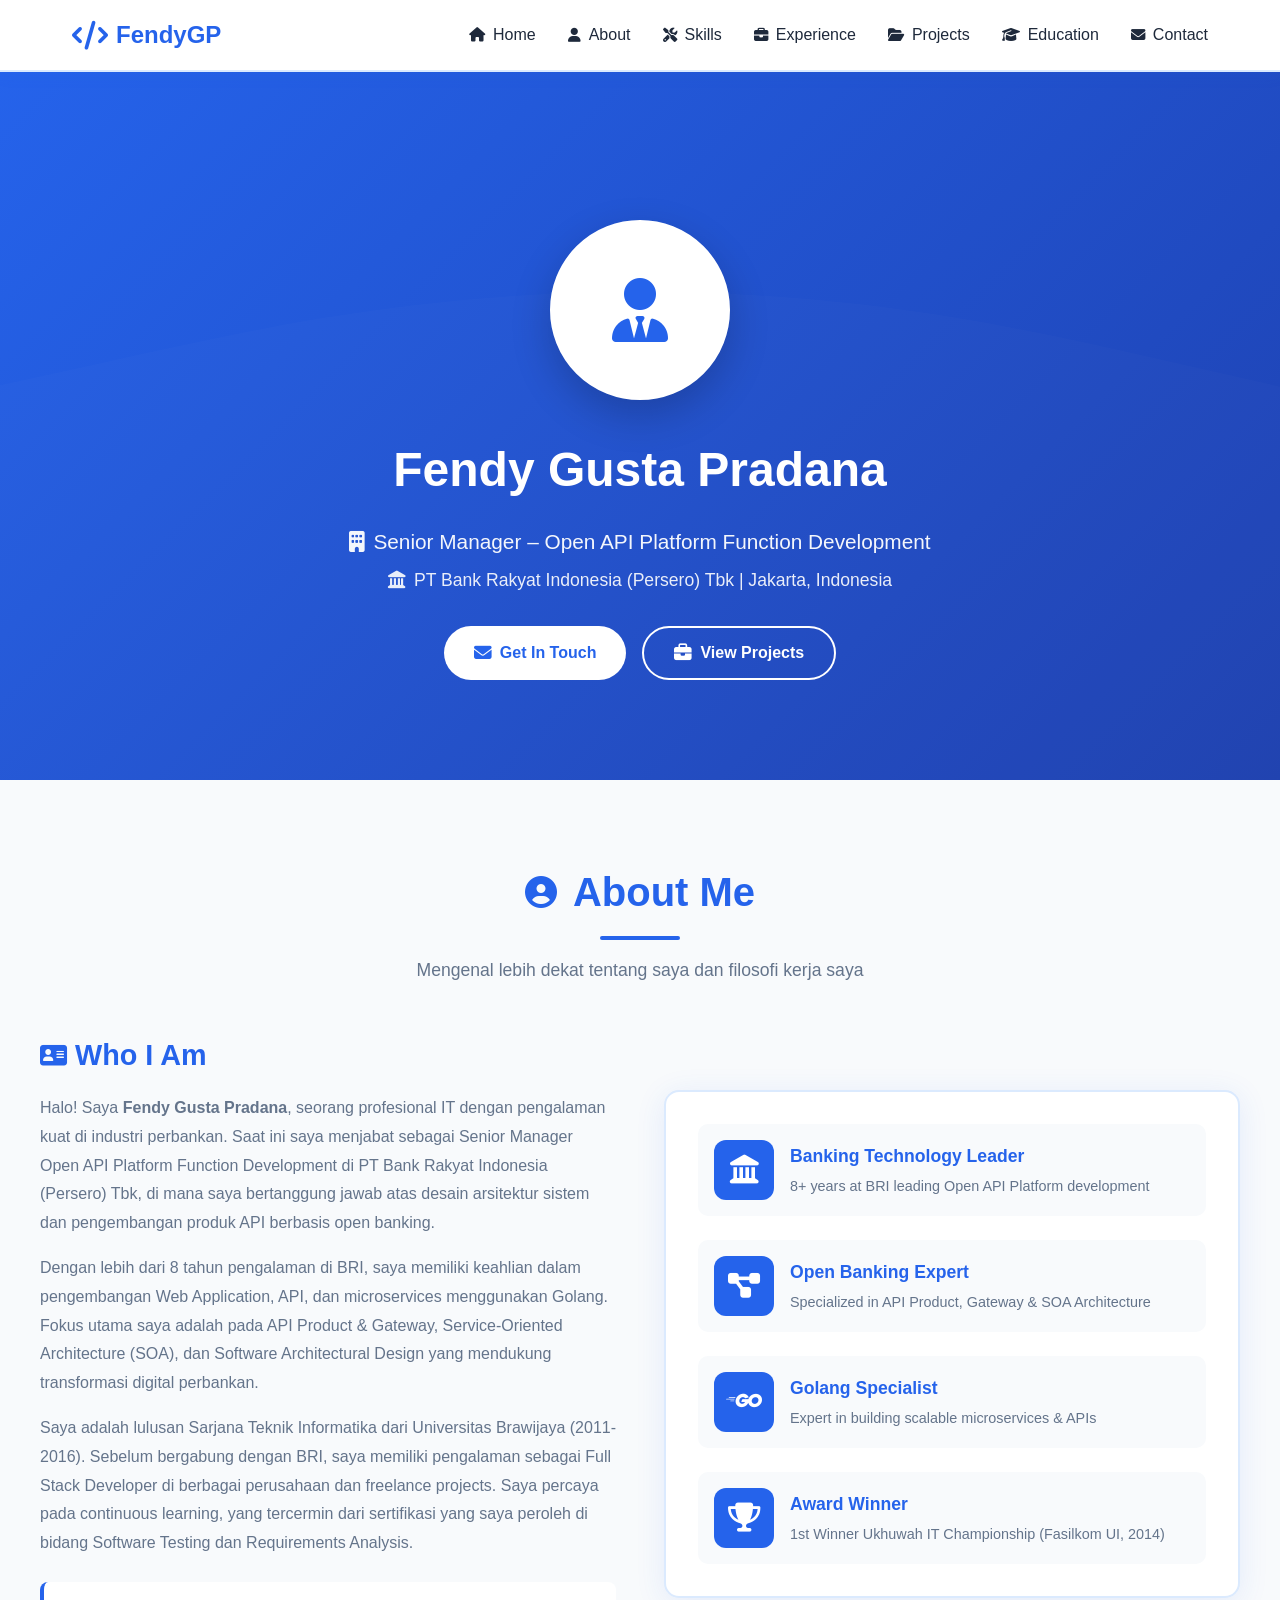
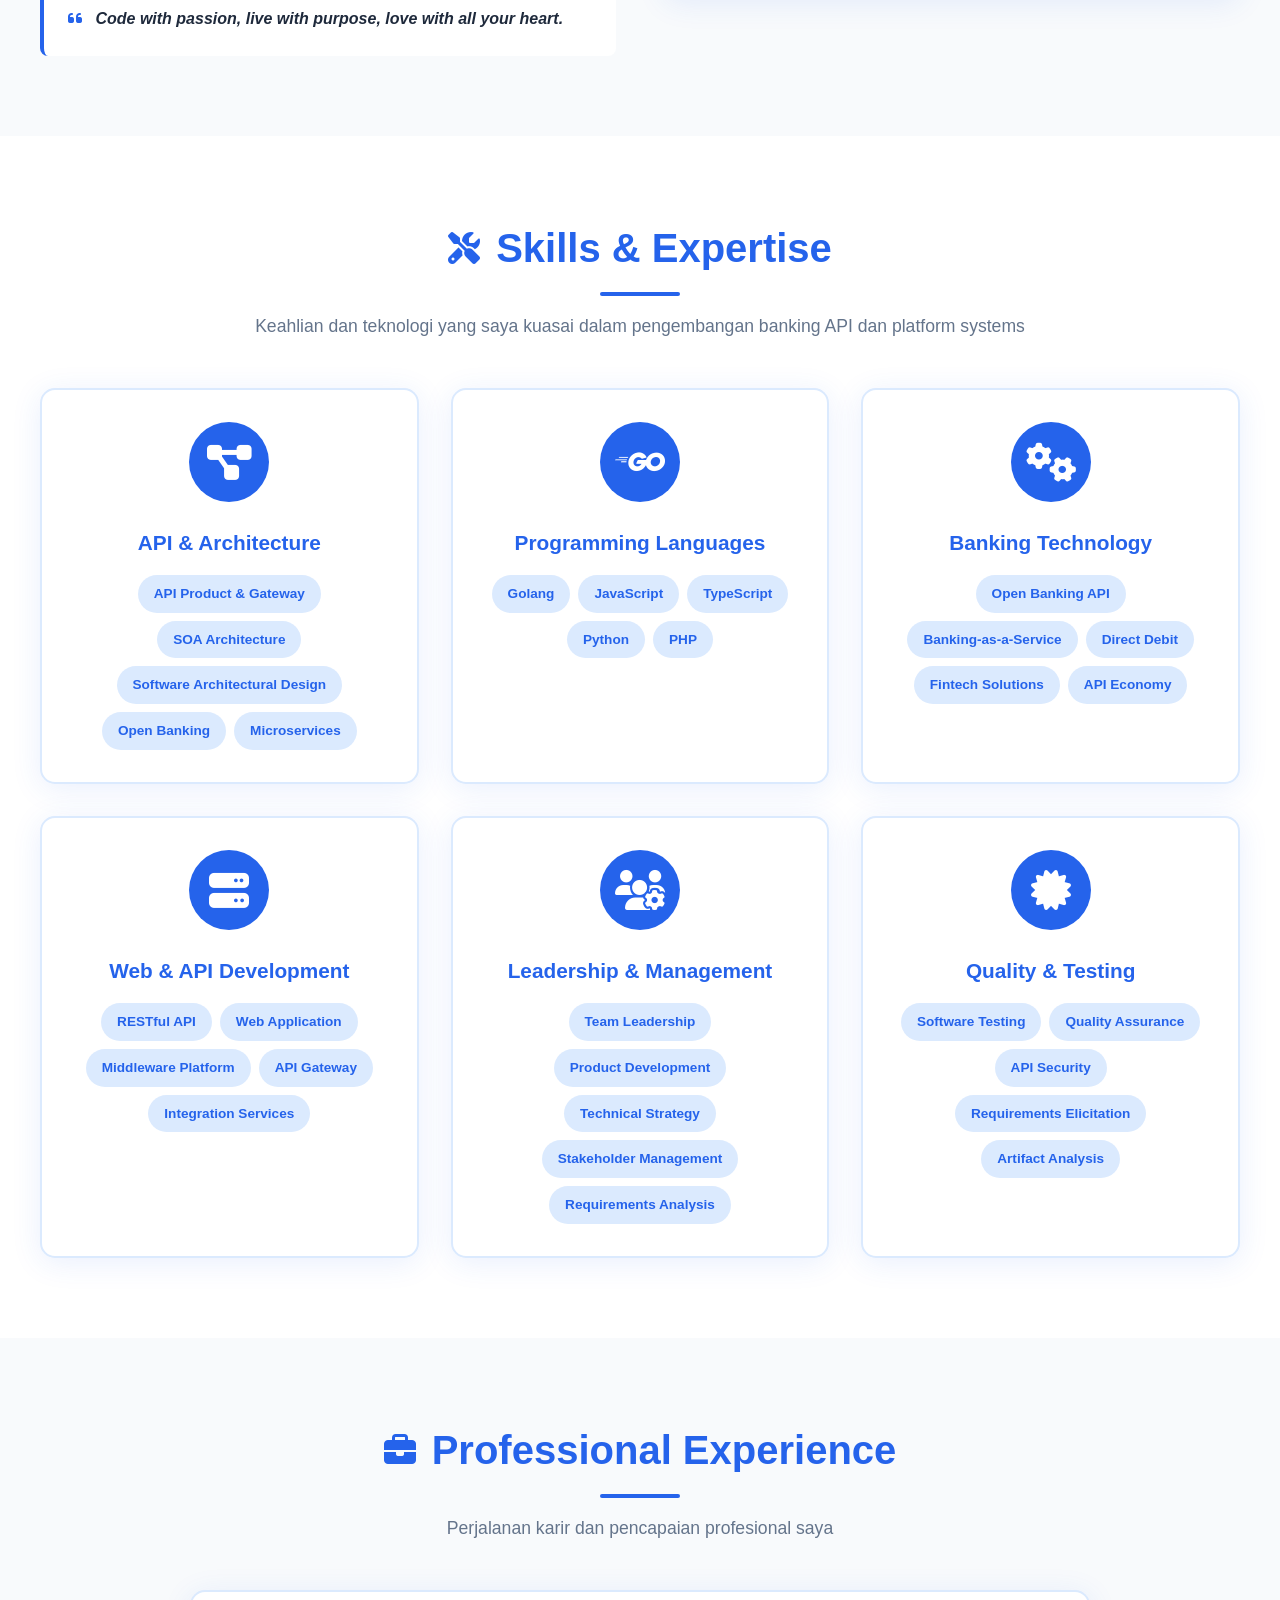
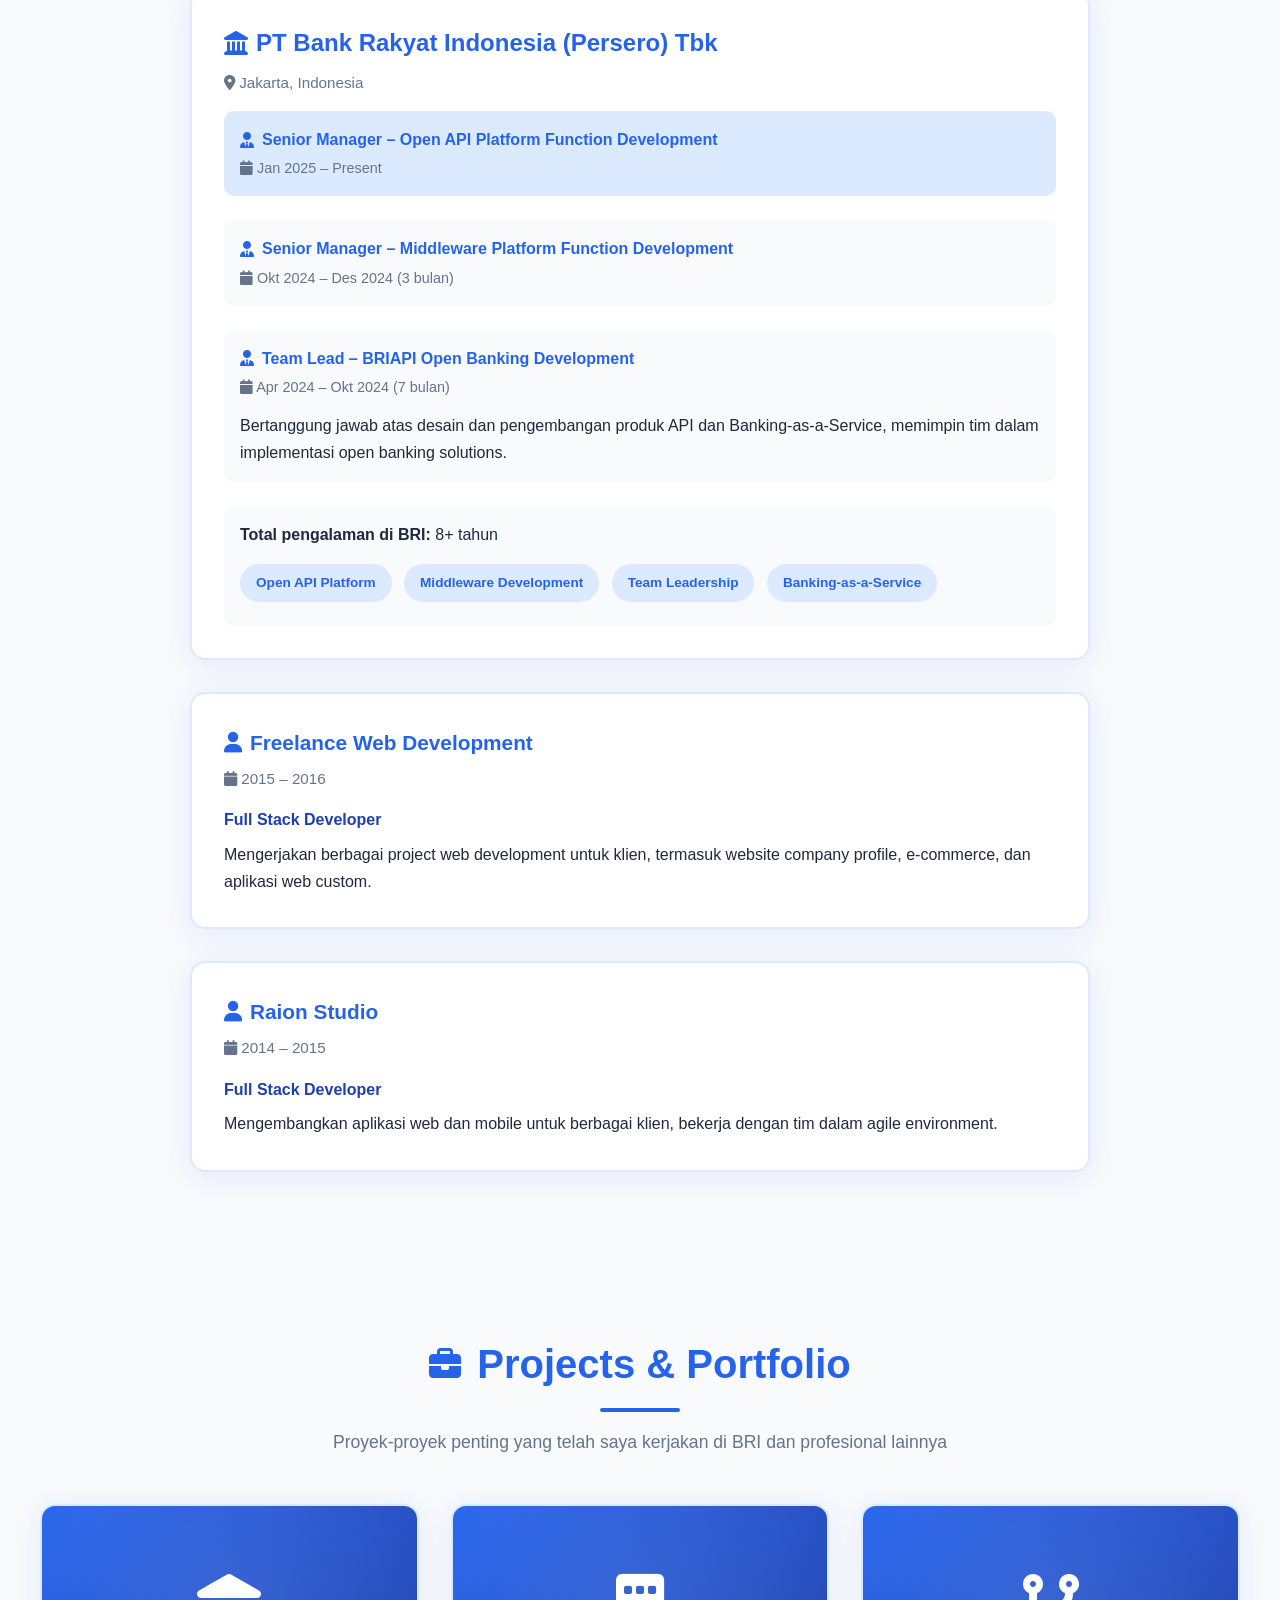
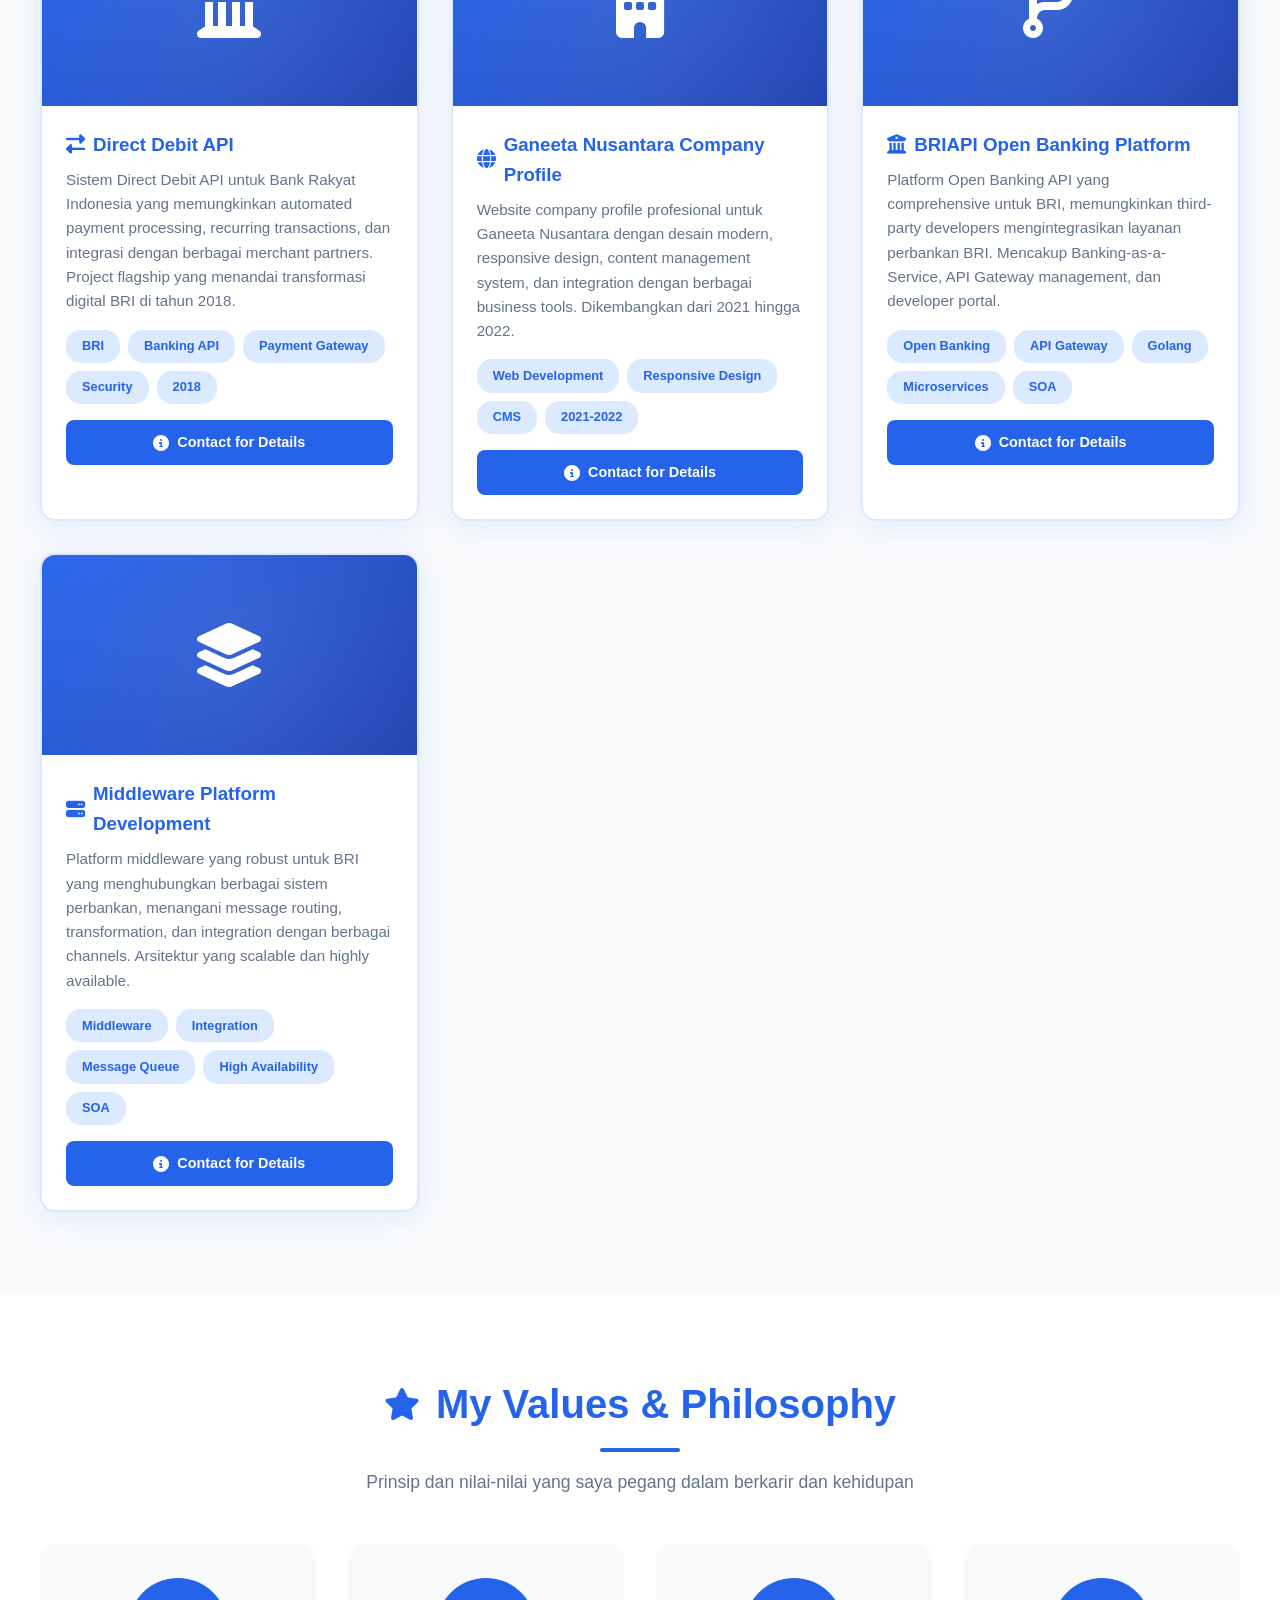
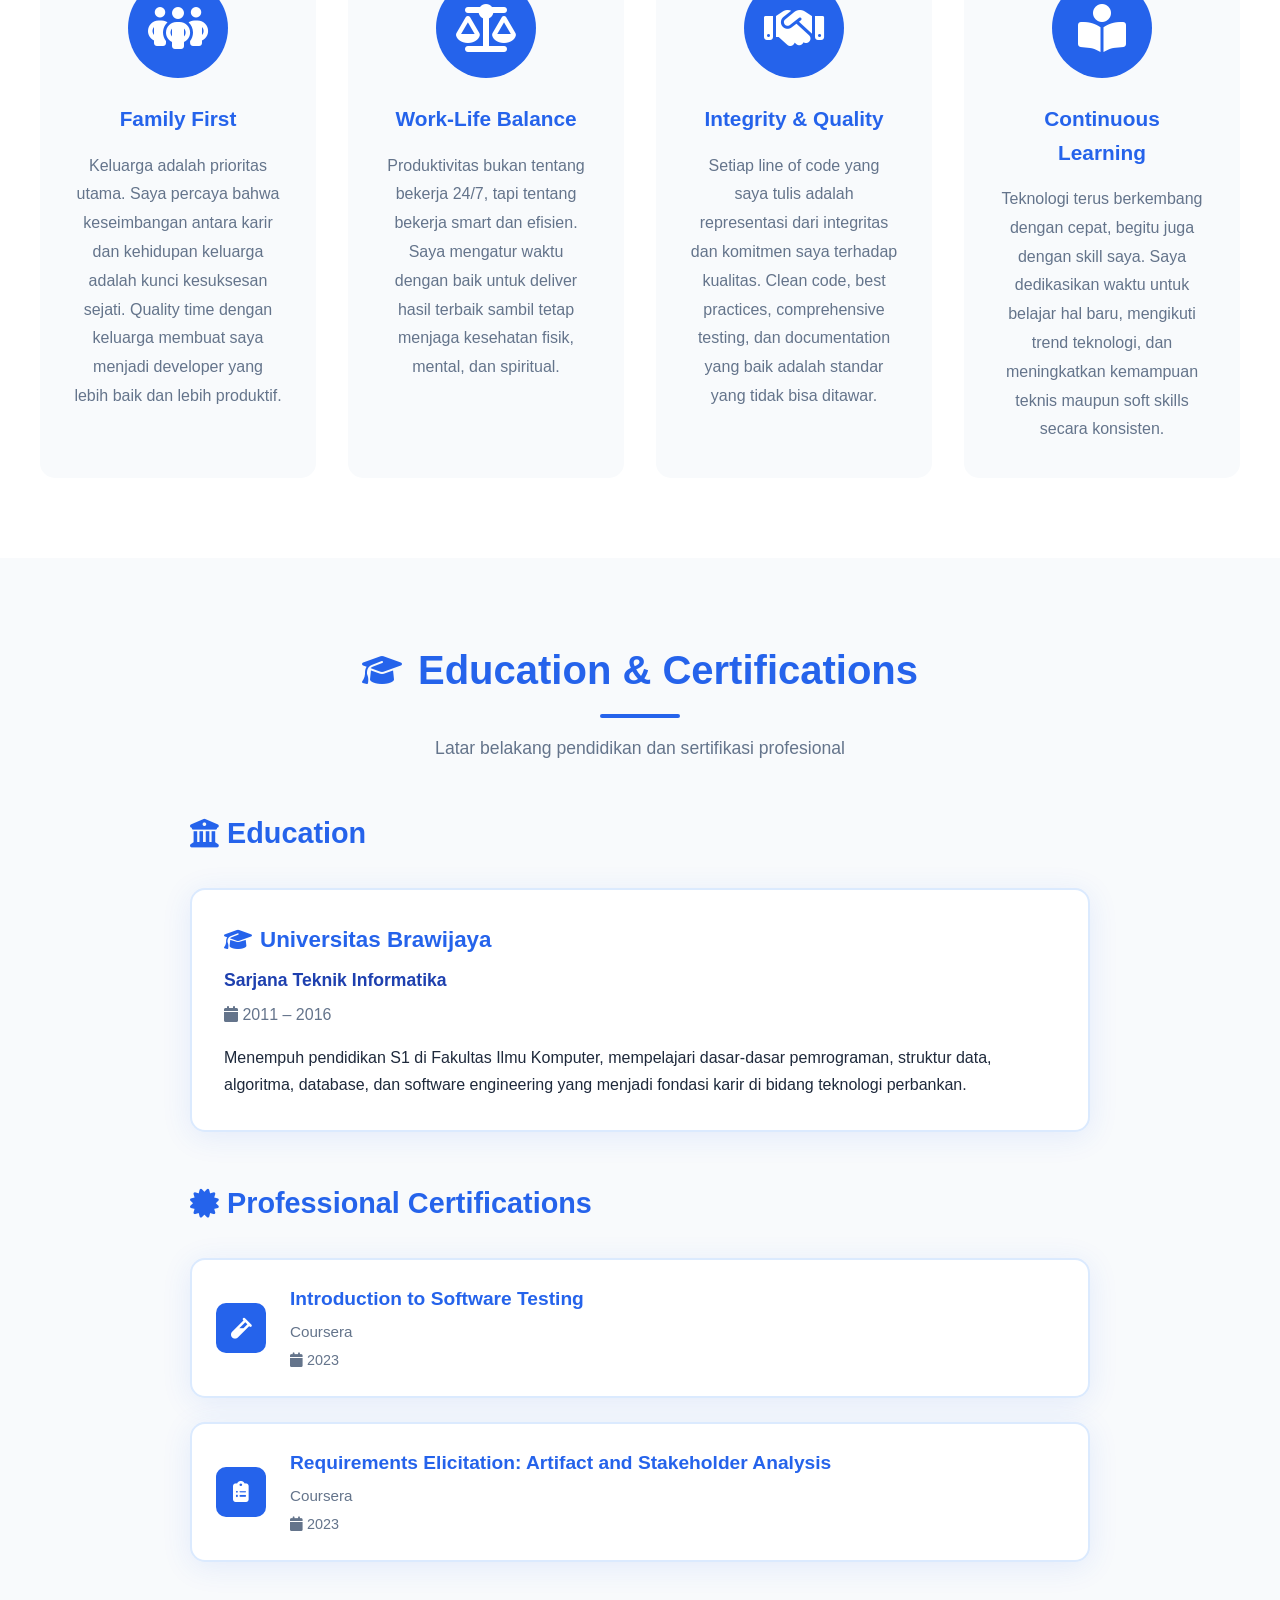
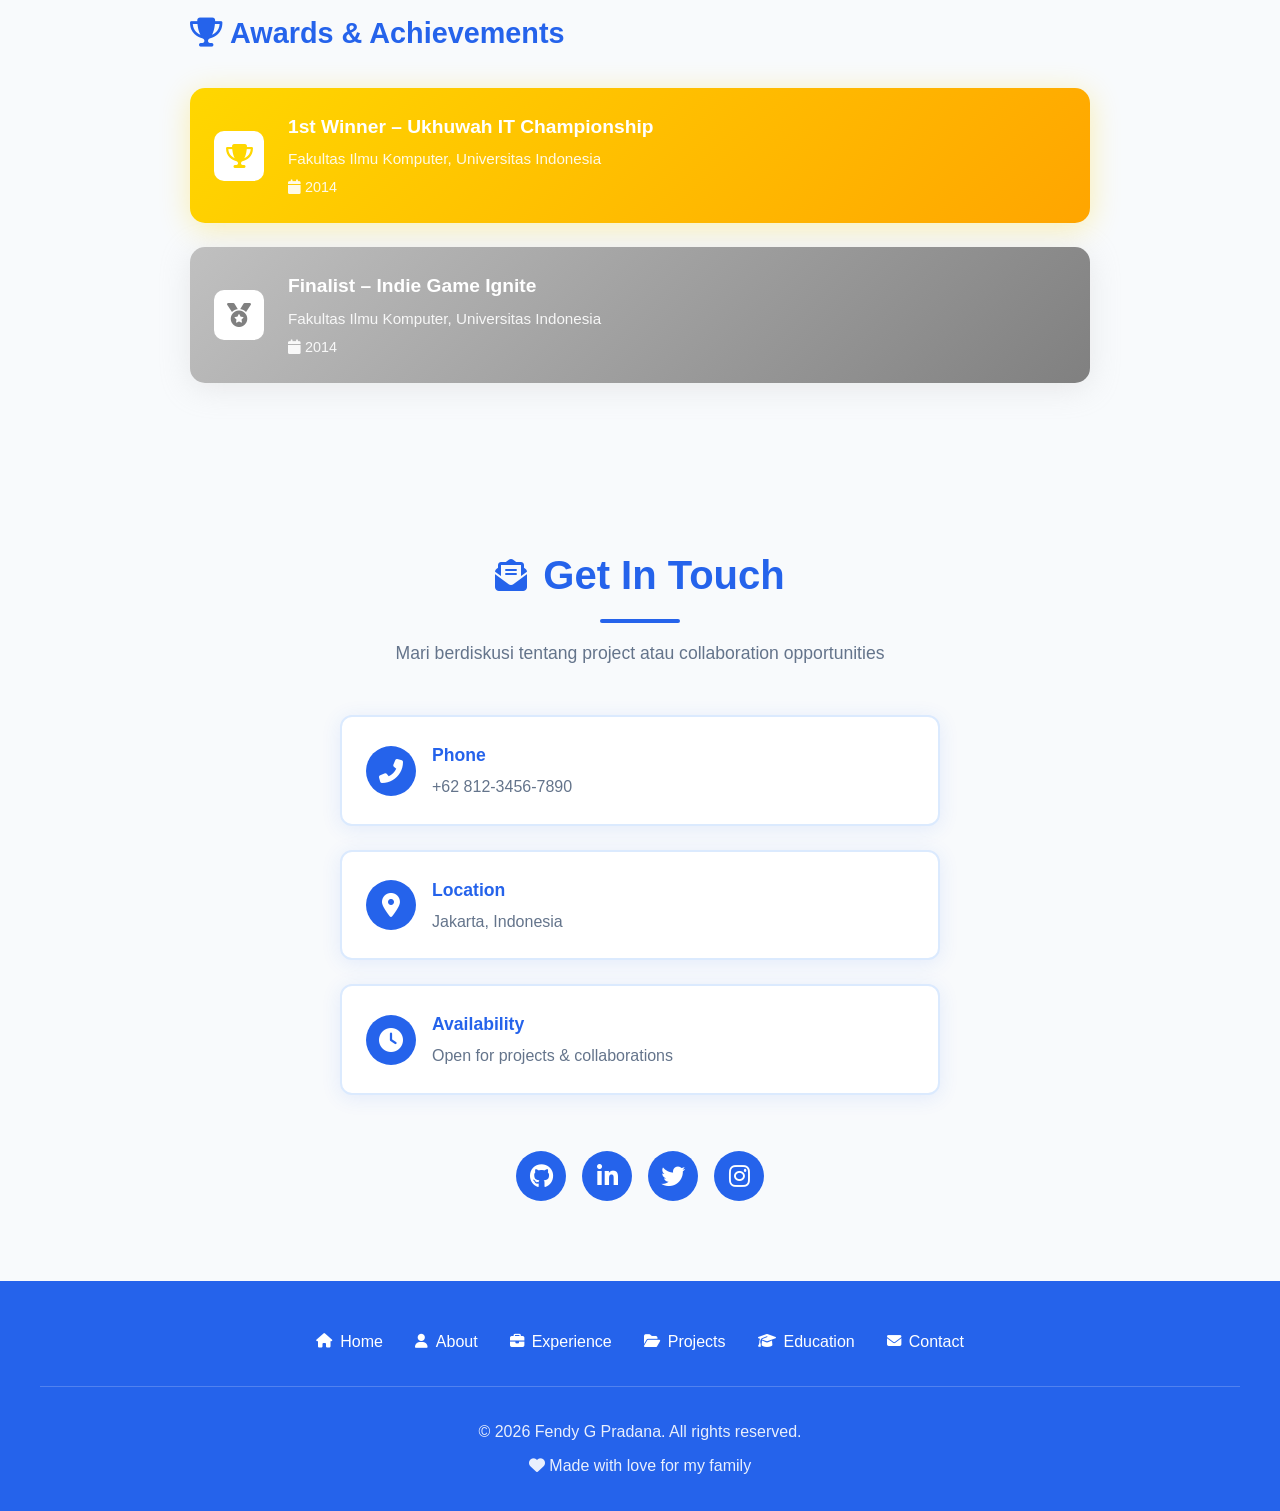
==== commit 0ea09dda: "Remove email, WhatsApp, and contact form - Remove email contact information from contact section - R" ====
--- a/index.html
+++ b/index.html
@@ -648,9 +648,8 @@
         }
 
         .contact-content {
-            display: grid;
-            grid-template-columns: 1fr 1fr;
-            gap: 3rem;
+            max-width: 600px;
+            margin: 0 auto;
         }
 
         .contact-info {
@@ -707,54 +706,6 @@
 
         .contact-item-text a:hover {
             color: var(--primary-blue);
-        }
-
-        .contact-form {
-            background: var(--white);
-            padding: 2rem;
-            border-radius: 15px;
-            box-shadow: 0 5px 30px var(--shadow);
-            border: 2px solid var(--extra-light-blue);
-        }
-
-        .form-group {
-            margin-bottom: 1.5rem;
-        }
-
-        .form-group label {
-            display: flex;
-            align-items: center;
-            gap: 0.5rem;
-            margin-bottom: 0.5rem;
-            color: var(--primary-blue);
-            font-weight: 600;
-        }
-
-        .form-group label i {
-            font-size: 1rem;
-        }
-
-        .form-group input,
-        .form-group textarea {
-            width: 100%;
-            padding: 0.8rem;
-            border: 2px solid var(--medium-gray);
-            border-radius: 8px;
-            font-family: inherit;
-            transition: all 0.3s;
-            font-size: 1rem;
-        }
-
-        .form-group input:focus,
-        .form-group textarea:focus {
-            outline: none;
-            border-color: var(--primary-blue);
-            box-shadow: 0 0 0 3px var(--extra-light-blue);
-        }
-
-        .form-group textarea {
-            resize: vertical;
-            min-height: 120px;
         }
 
         .social-links {
@@ -944,8 +895,7 @@
                 font-size: 2rem;
             }
 
-            .about-content,
-            .contact-content {
+            .about-content {
                 grid-template-columns: 1fr;
             }
 
@@ -1572,16 +1522,6 @@
                 <div class="contact-info">
                     <div class="contact-item">
                         <div class="contact-item-icon">
-                            <i class="fas fa-envelope"></i>
-                        </div>
-                        <div class="contact-item-text">
-                            <h4>Email</h4>
-                            <p><a href="mailto:fendy.gpradana@email.com">fendy.gpradana@email.com</a></p>
-                        </div>
-                    </div>
-
-                    <div class="contact-item">
-                        <div class="contact-item-icon">
                             <i class="fas fa-phone-alt"></i>
                         </div>
                         <div class="contact-item-text">
@@ -1623,47 +1563,7 @@
                         <a href="https://instagram.com/fendygp" target="_blank" class="social-link" title="Instagram">
                             <i class="fab fa-instagram"></i>
                         </a>
-                        <a href="https://wa.me/6281234567890" target="_blank" class="social-link" title="WhatsApp">
-                            <i class="fab fa-whatsapp"></i>
-                        </a>
-                    </div>
-                </div>
-
-                <div class="contact-form">
-                    <form onsubmit="handleSubmit(event)">
-                        <div class="form-group">
-                            <label for="name">
-                                <i class="fas fa-user"></i>
-                                Full Name
-                            </label>
-                            <input type="text" id="name" name="name" placeholder="John Doe" required>
-                        </div>
-                        <div class="form-group">
-                            <label for="email">
-                                <i class="fas fa-envelope"></i>
-                                Email Address
-                            </label>
-                            <input type="email" id="email" name="email" placeholder="john.doe@example.com" required>
-                        </div>
-                        <div class="form-group">
-                            <label for="subject">
-                                <i class="fas fa-tag"></i>
-                                Subject
-                            </label>
-                            <input type="text" id="subject" name="subject" placeholder="Project Inquiry" required>
-                        </div>
-                        <div class="form-group">
-                            <label for="message">
-                                <i class="fas fa-comment-dots"></i>
-                                Message
-                            </label>
-                            <textarea id="message" name="message" placeholder="Tell me about your project or inquiry..." required></textarea>
-                        </div>
-                        <button type="submit" class="btn btn-primary" style="width: 100%;">
-                            <i class="fas fa-paper-plane"></i>
-                            Send Message
-                        </button>
-                    </form>
+                    </div>
                 </div>
             </div>
         </div>
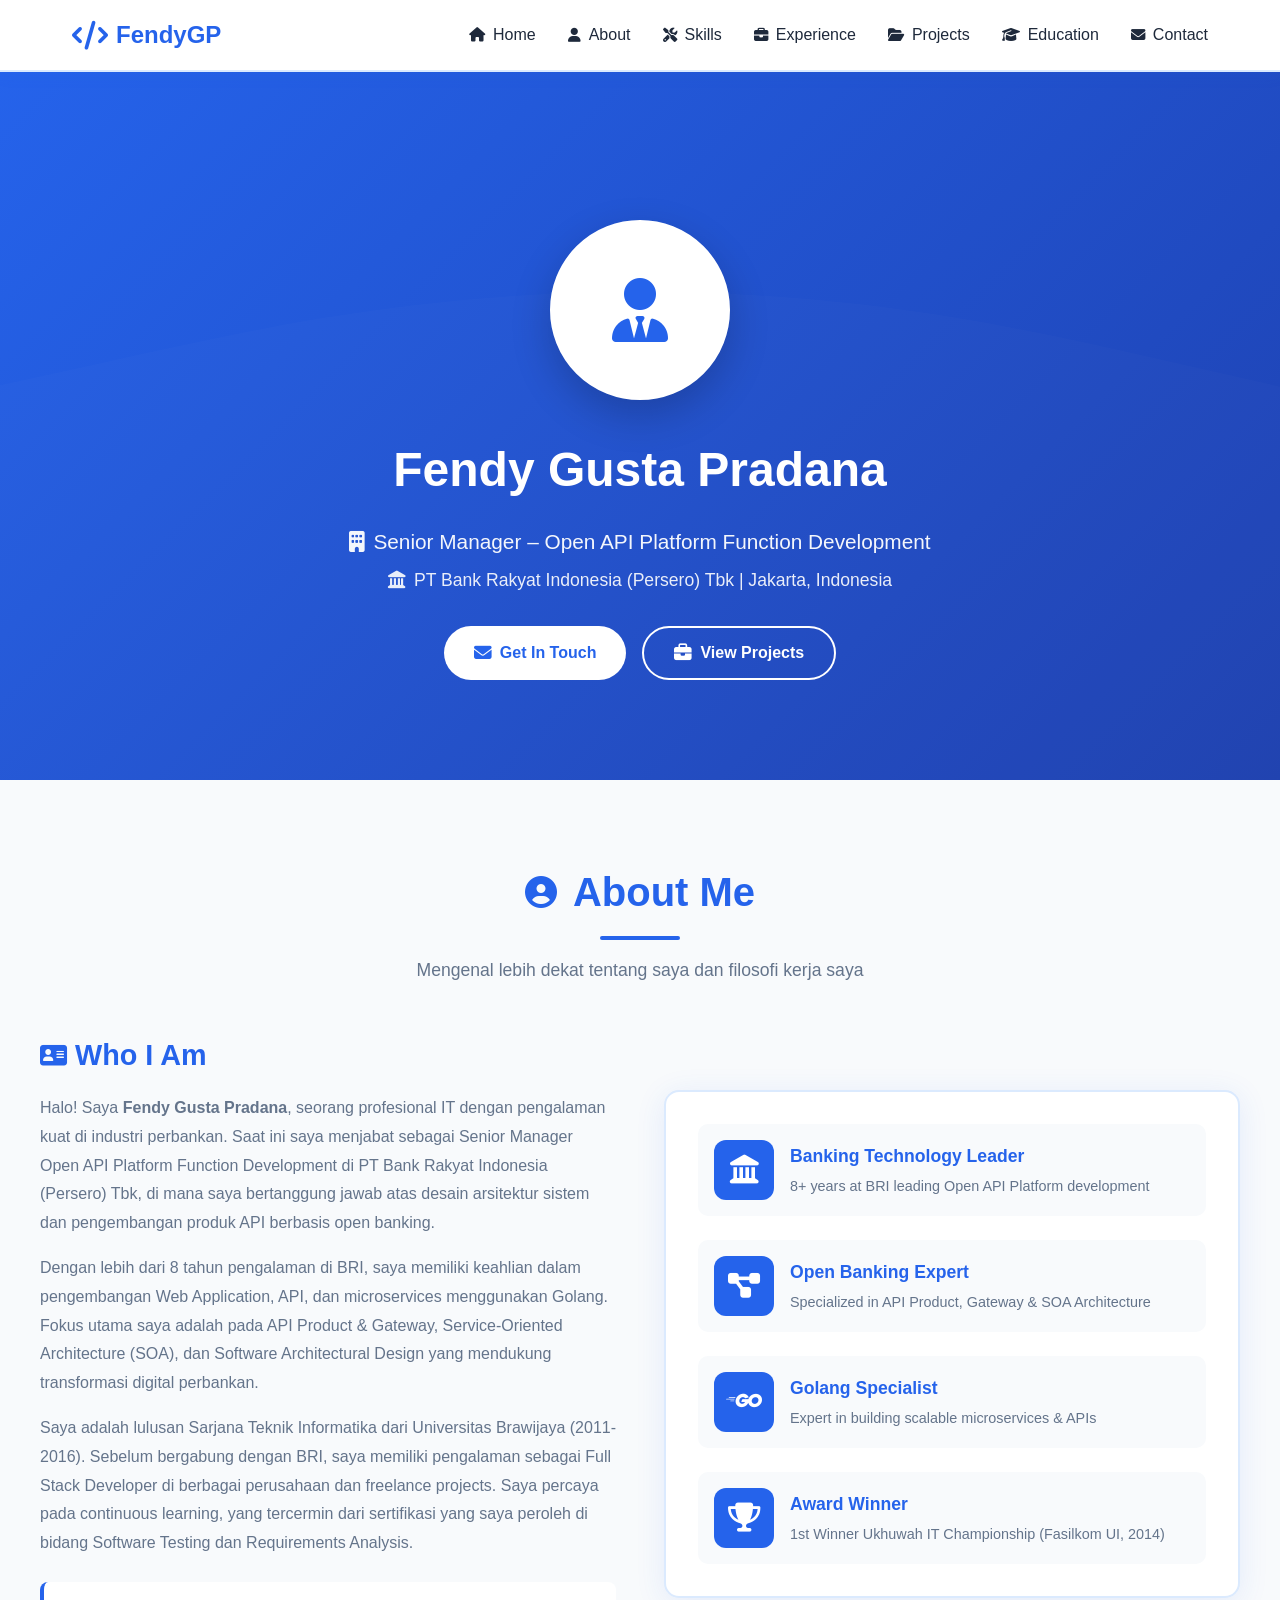
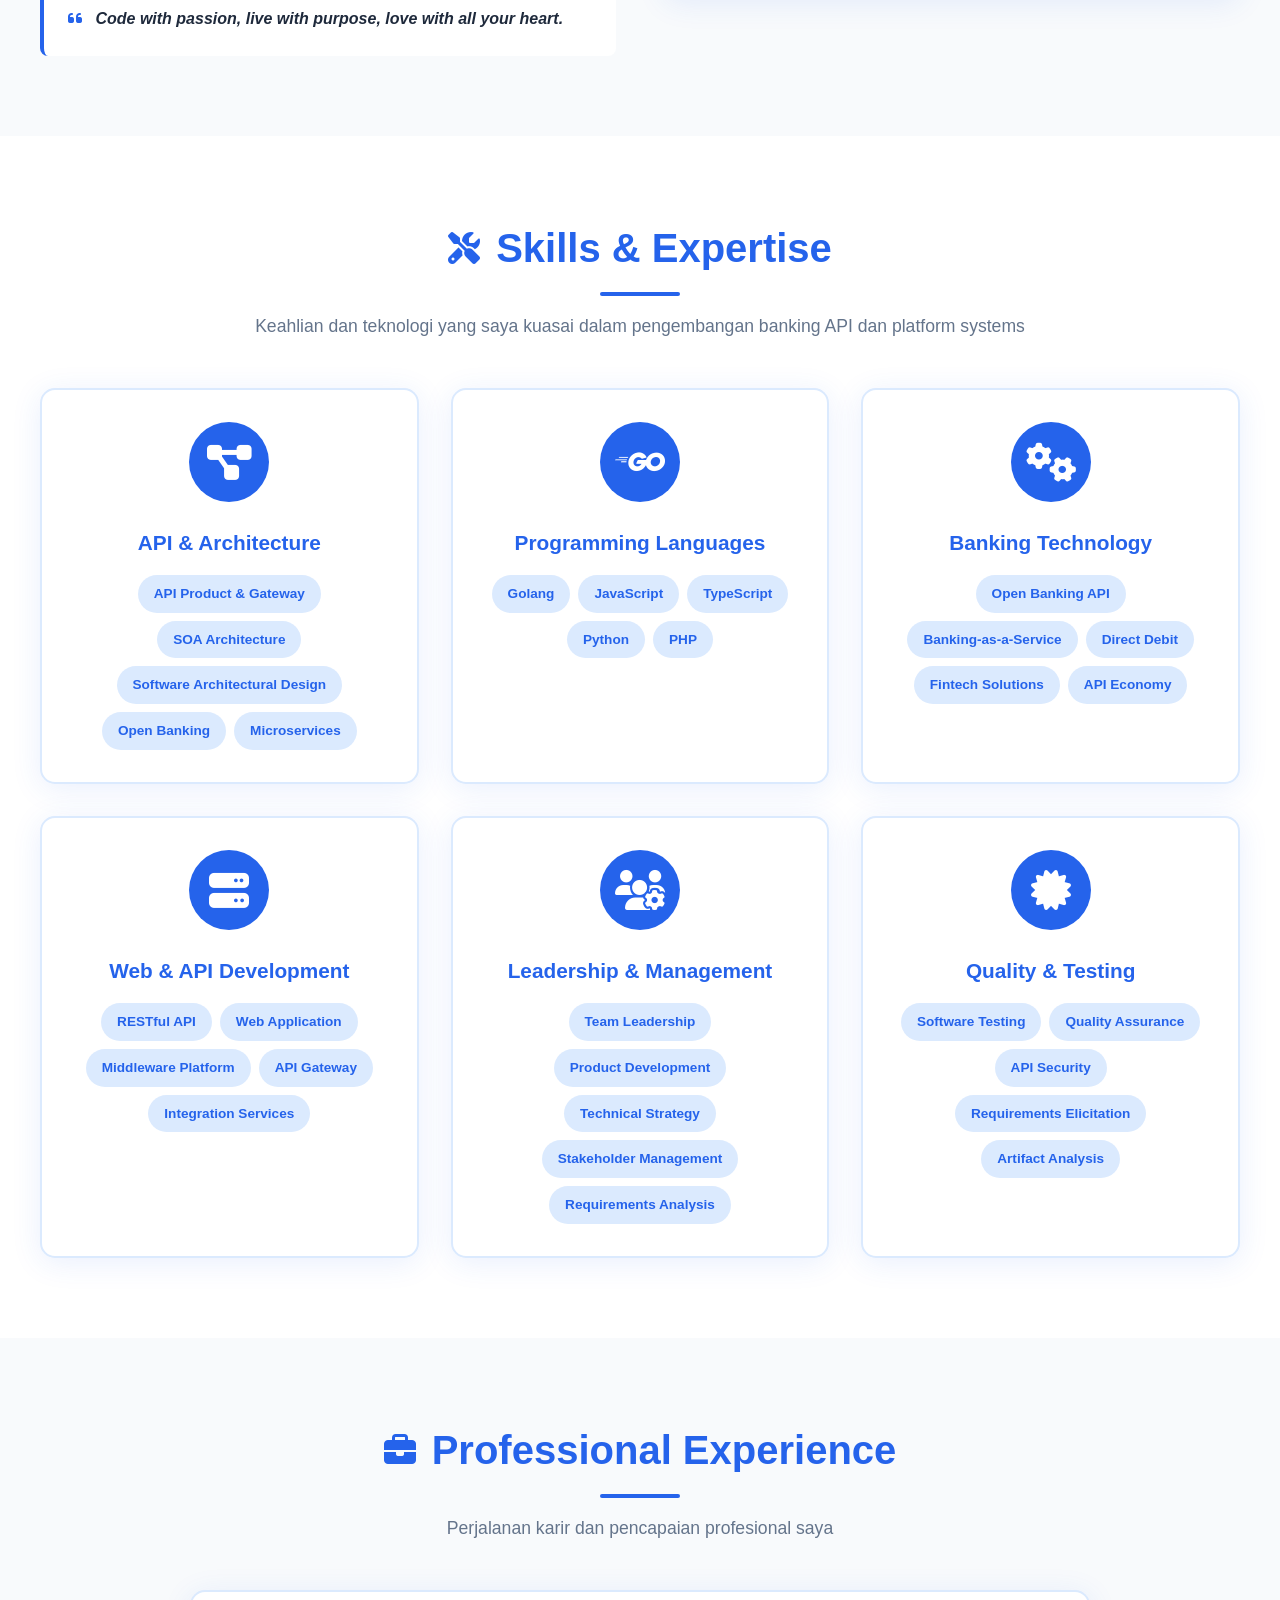
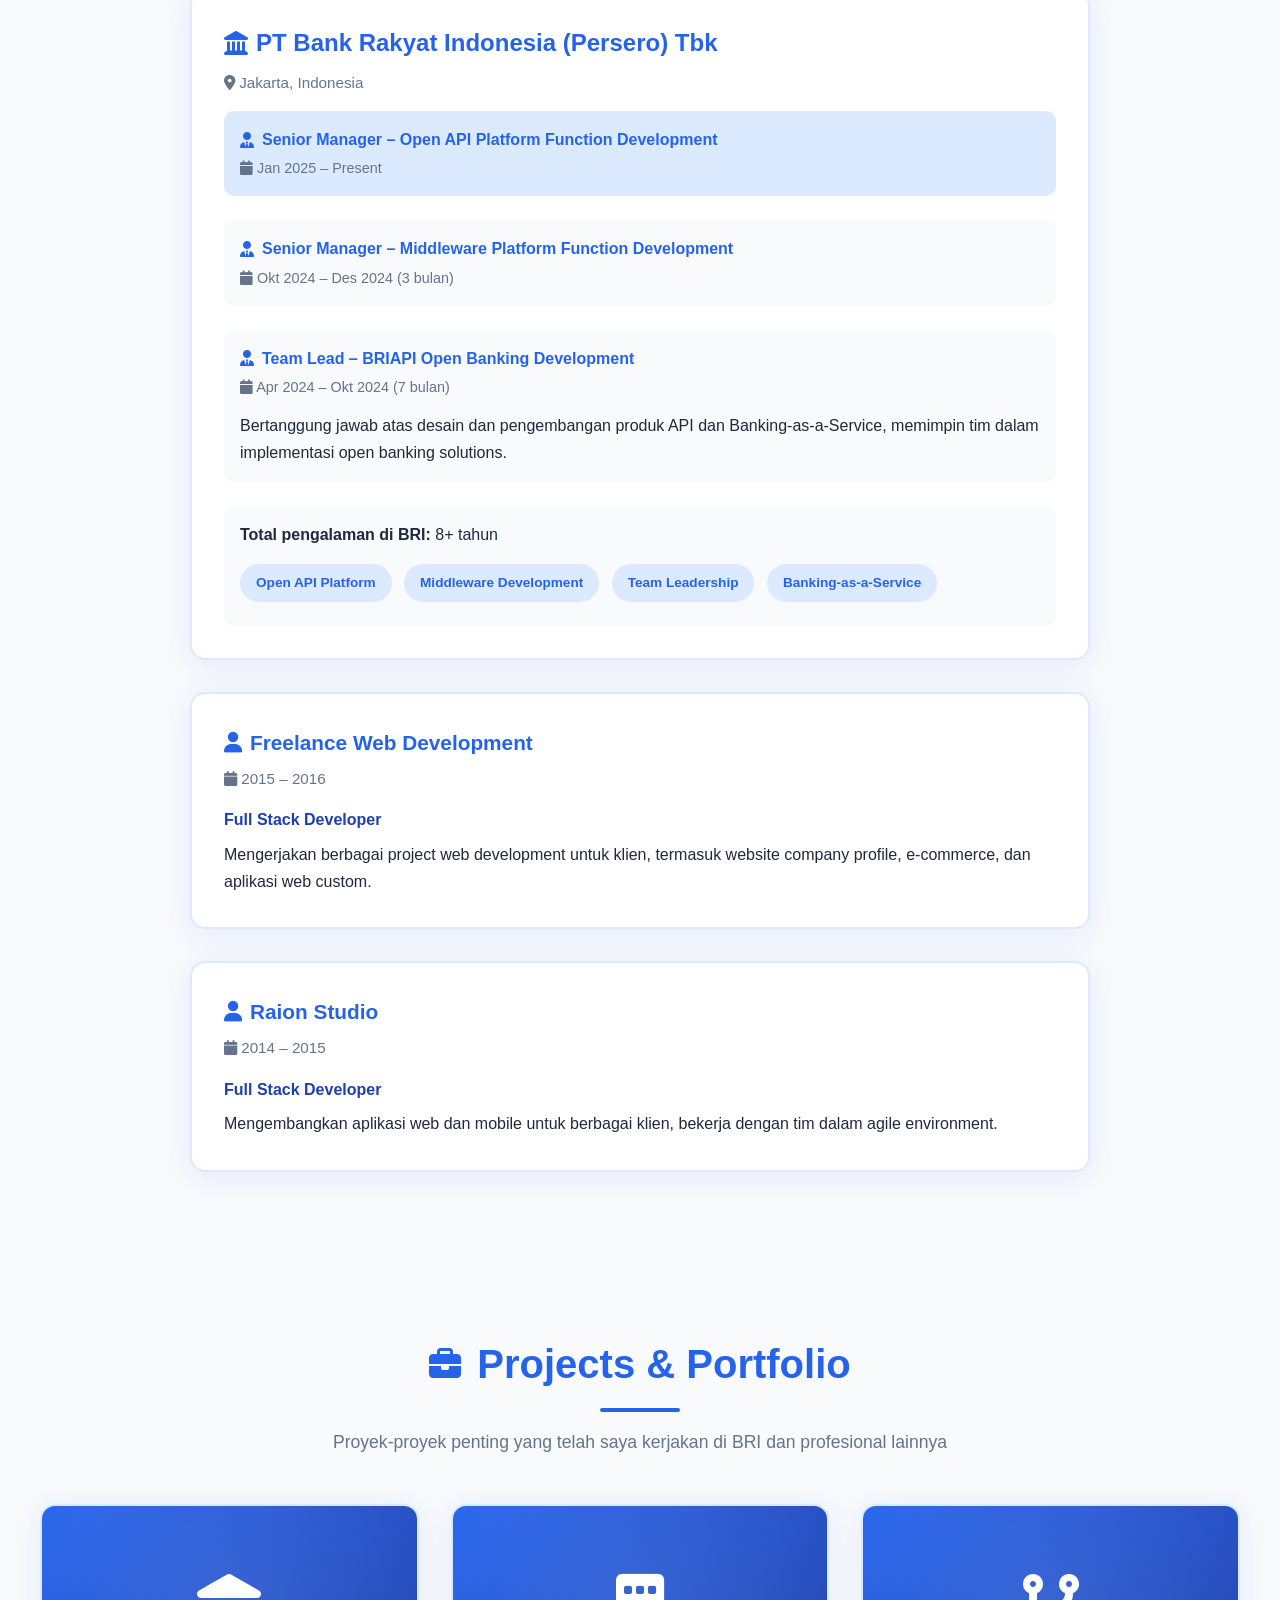
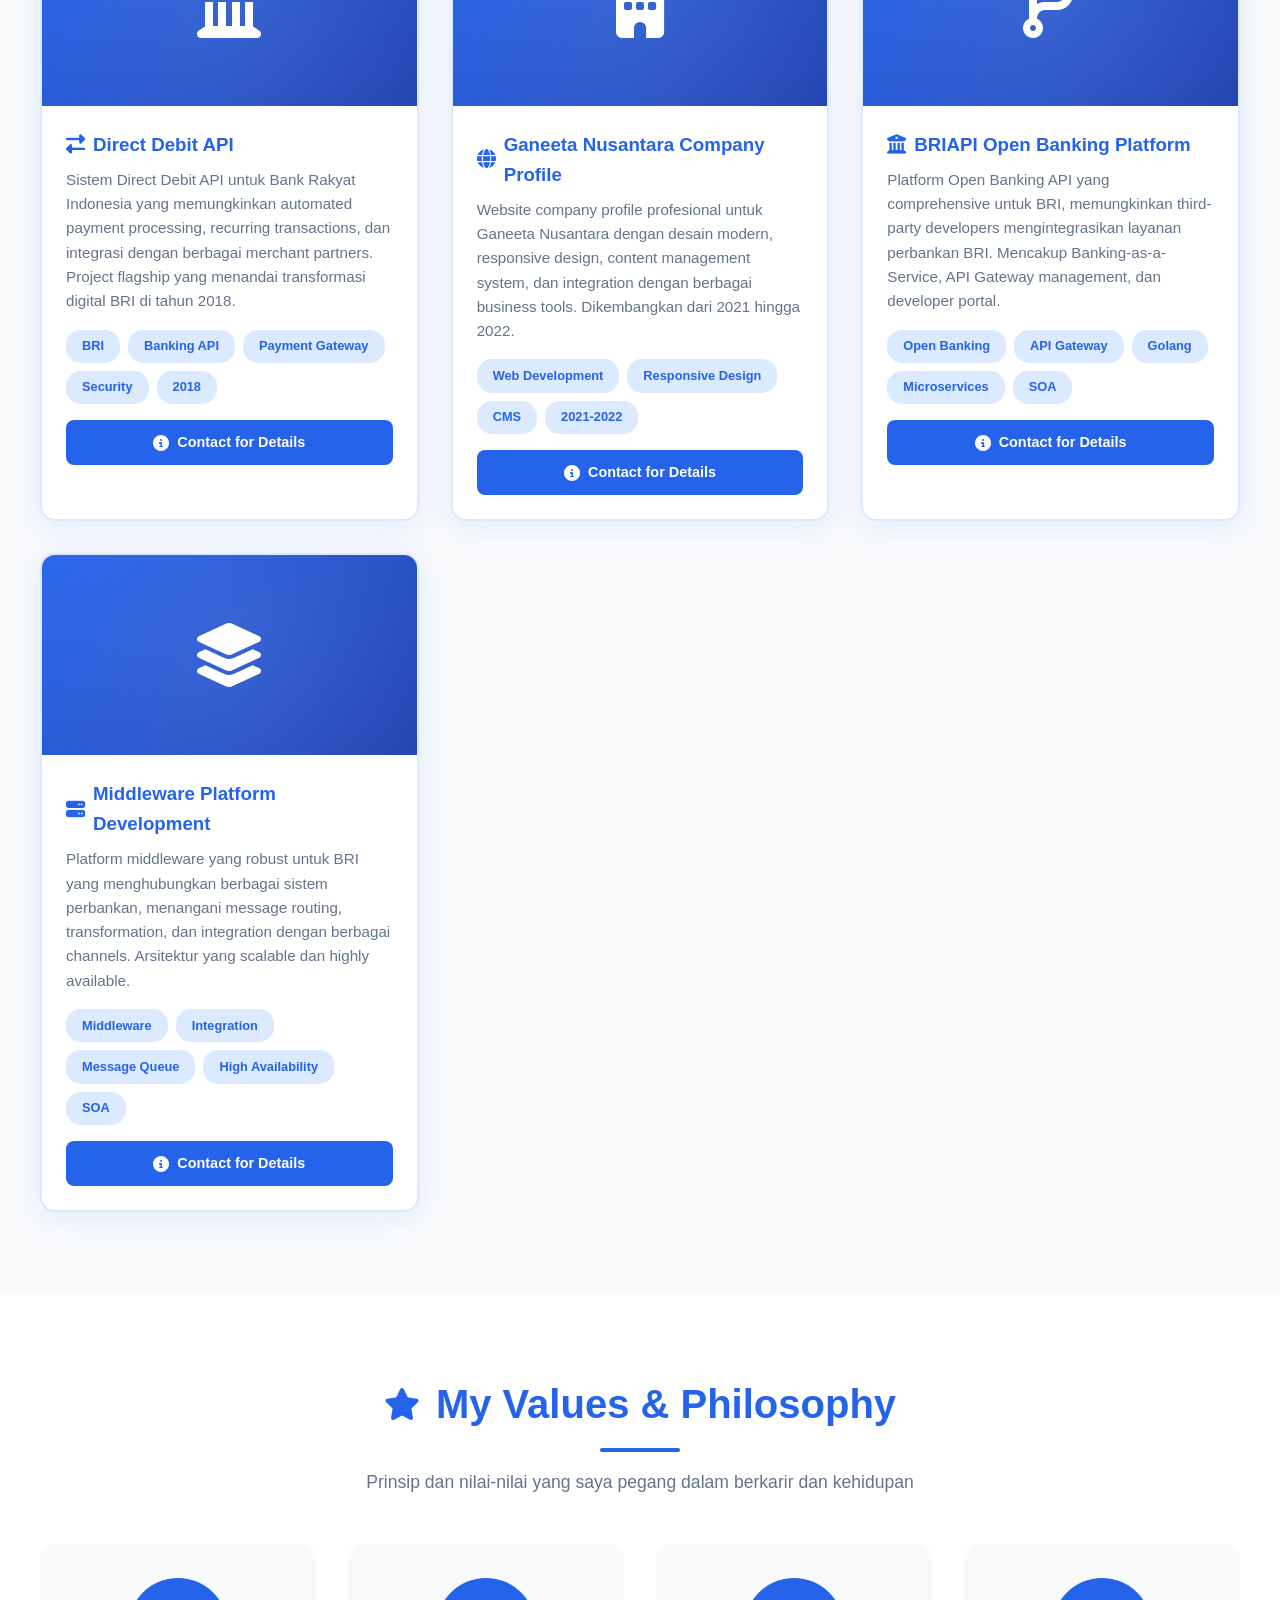
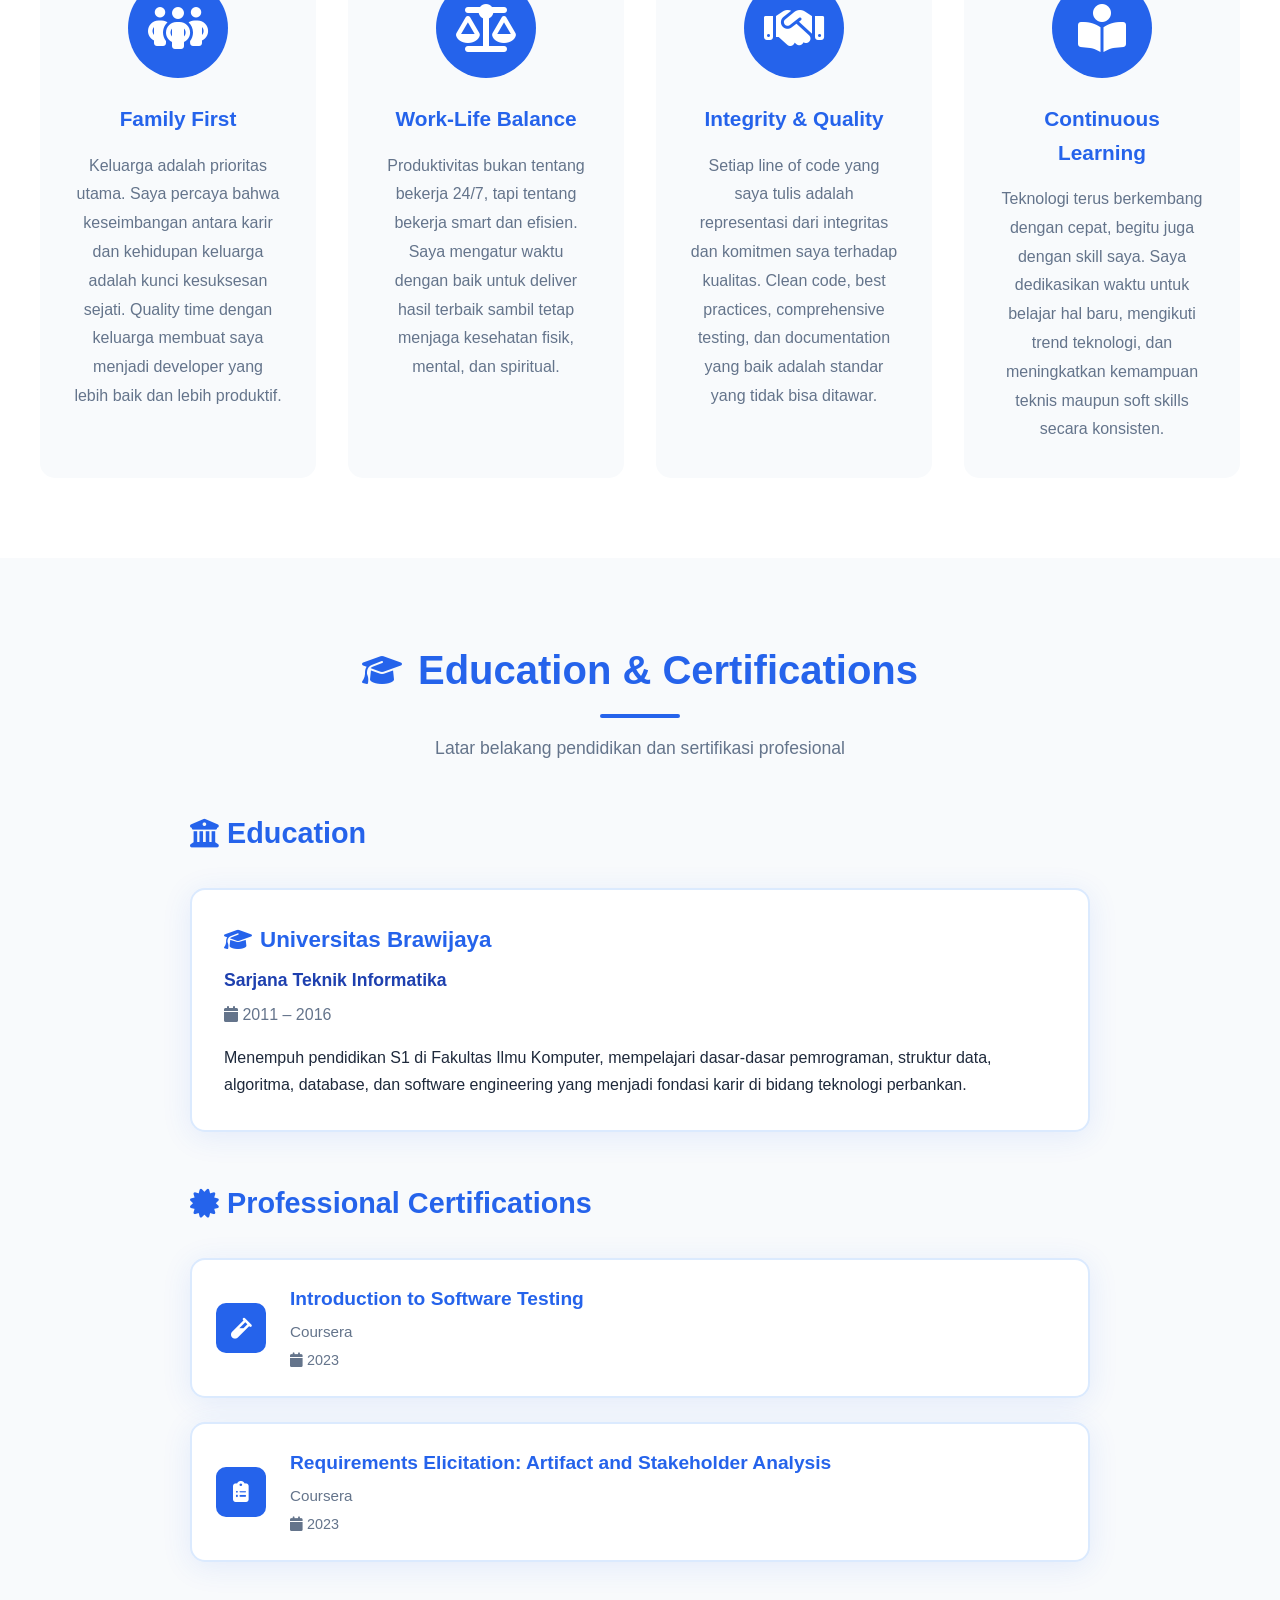
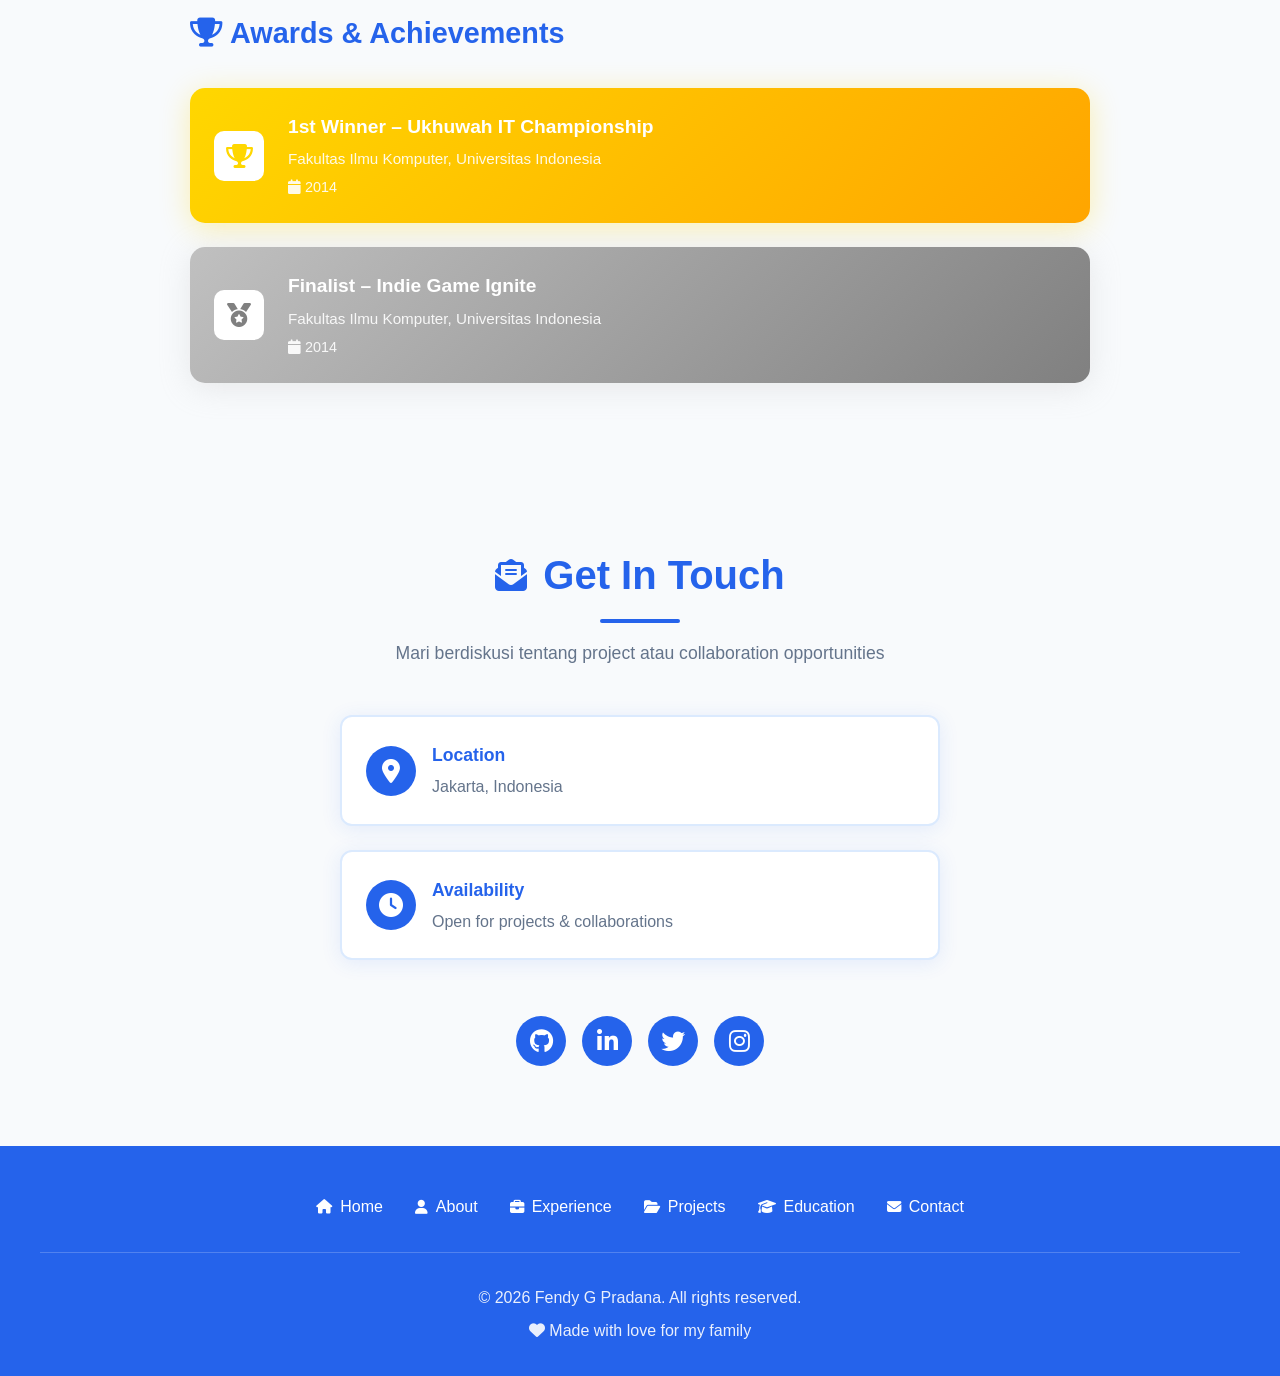
==== commit 3339d4fb: "Remove phone contact information - Delete phone number from contact section - Contact section now on" ====
--- a/index.html
+++ b/index.html
@@ -1520,16 +1520,6 @@
             <p class="section-subtitle">Mari berdiskusi tentang project atau collaboration opportunities</p>
             <div class="contact-content">
                 <div class="contact-info">
-                    <div class="contact-item">
-                        <div class="contact-item-icon">
-                            <i class="fas fa-phone-alt"></i>
-                        </div>
-                        <div class="contact-item-text">
-                            <h4>Phone</h4>
-                            <p><a href="tel:+6281234567890">+62 812-3456-7890</a></p>
-                        </div>
-                    </div>
-
                     <div class="contact-item">
                         <div class="contact-item-icon">
                             <i class="fas fa-map-marker-alt"></i>
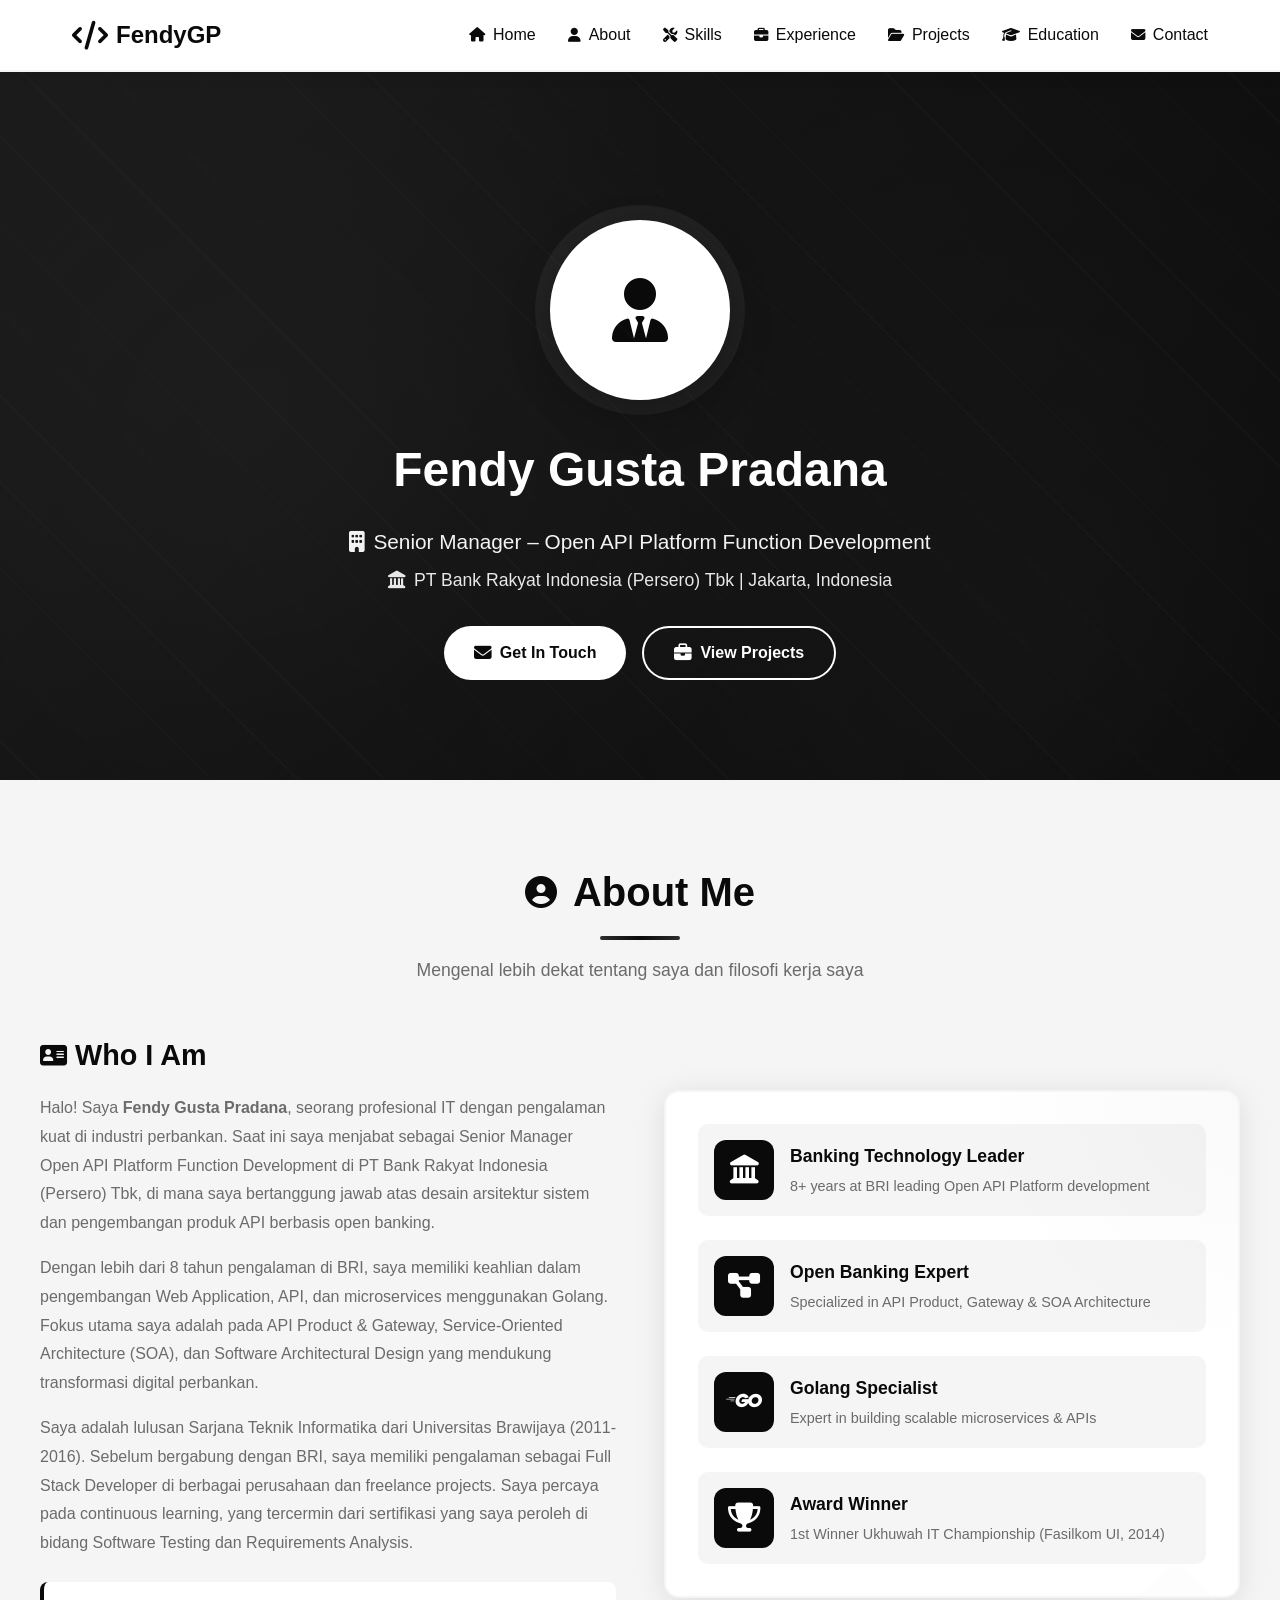
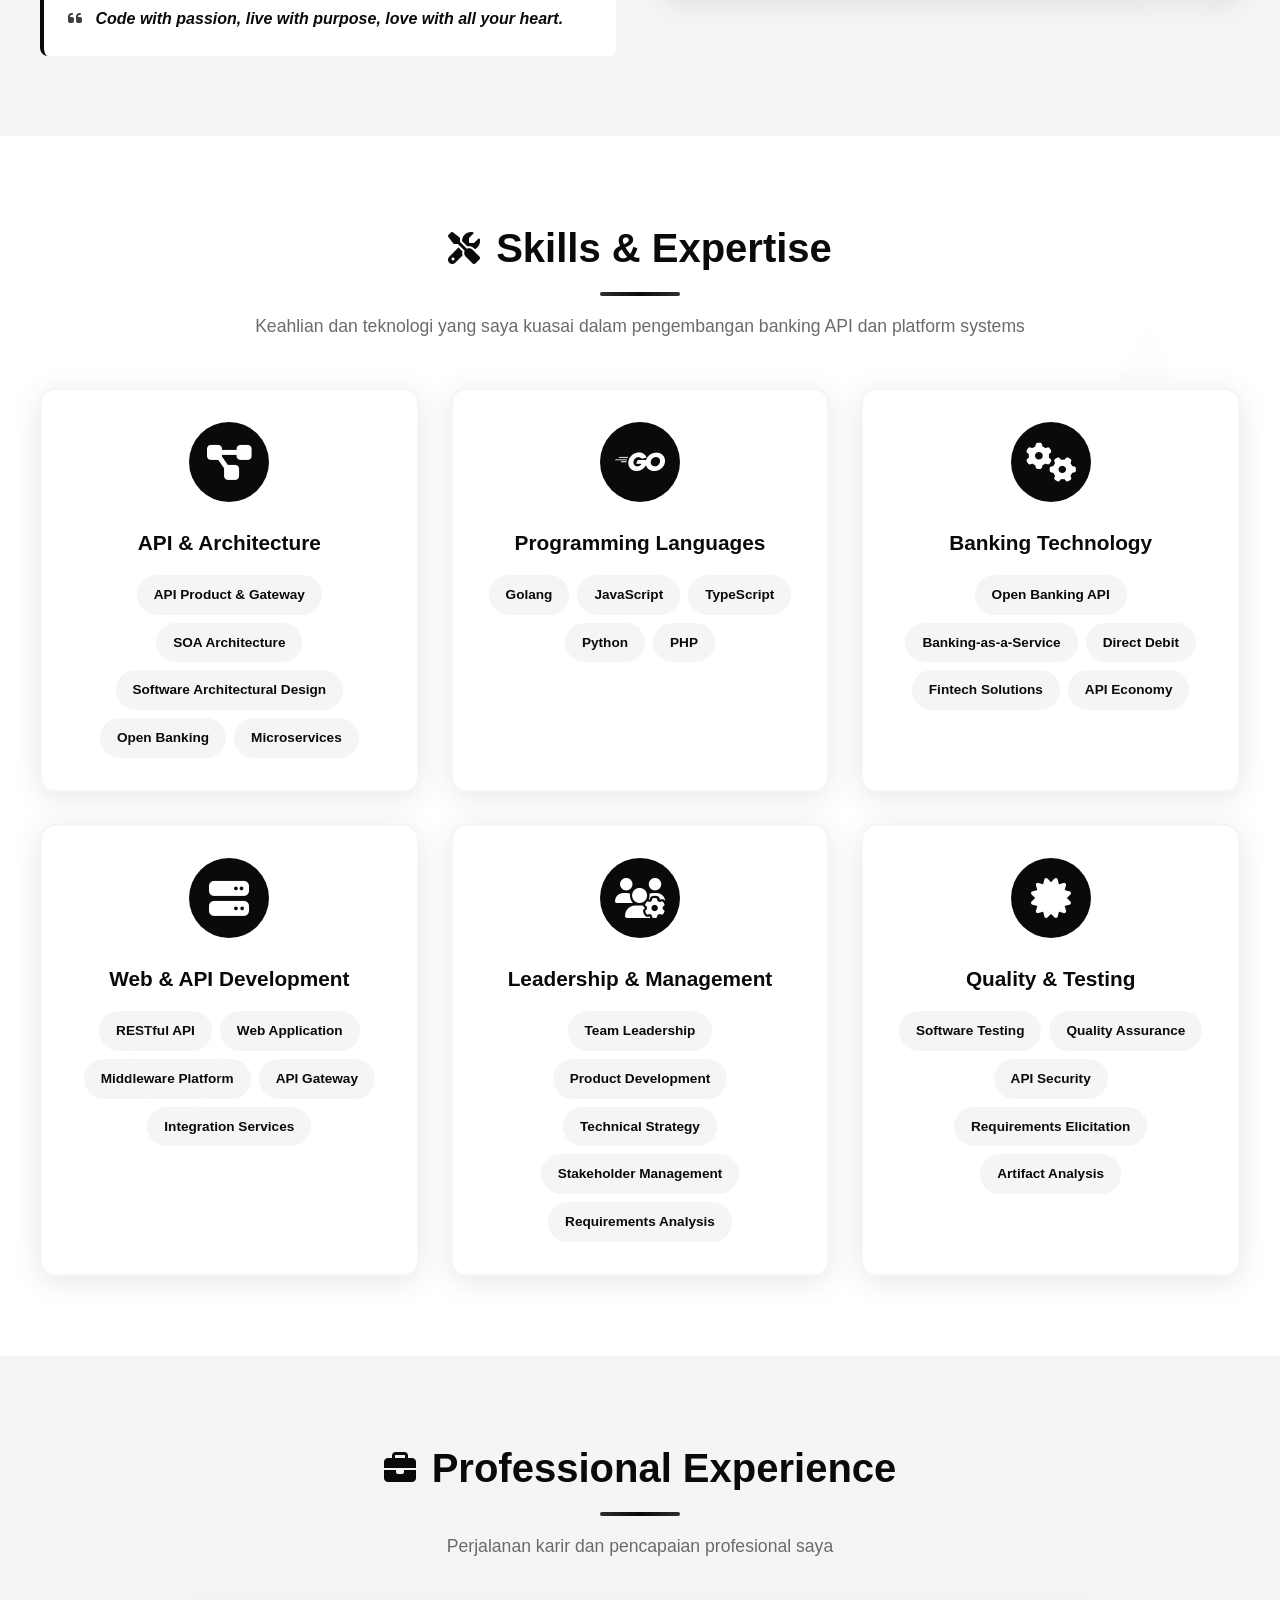
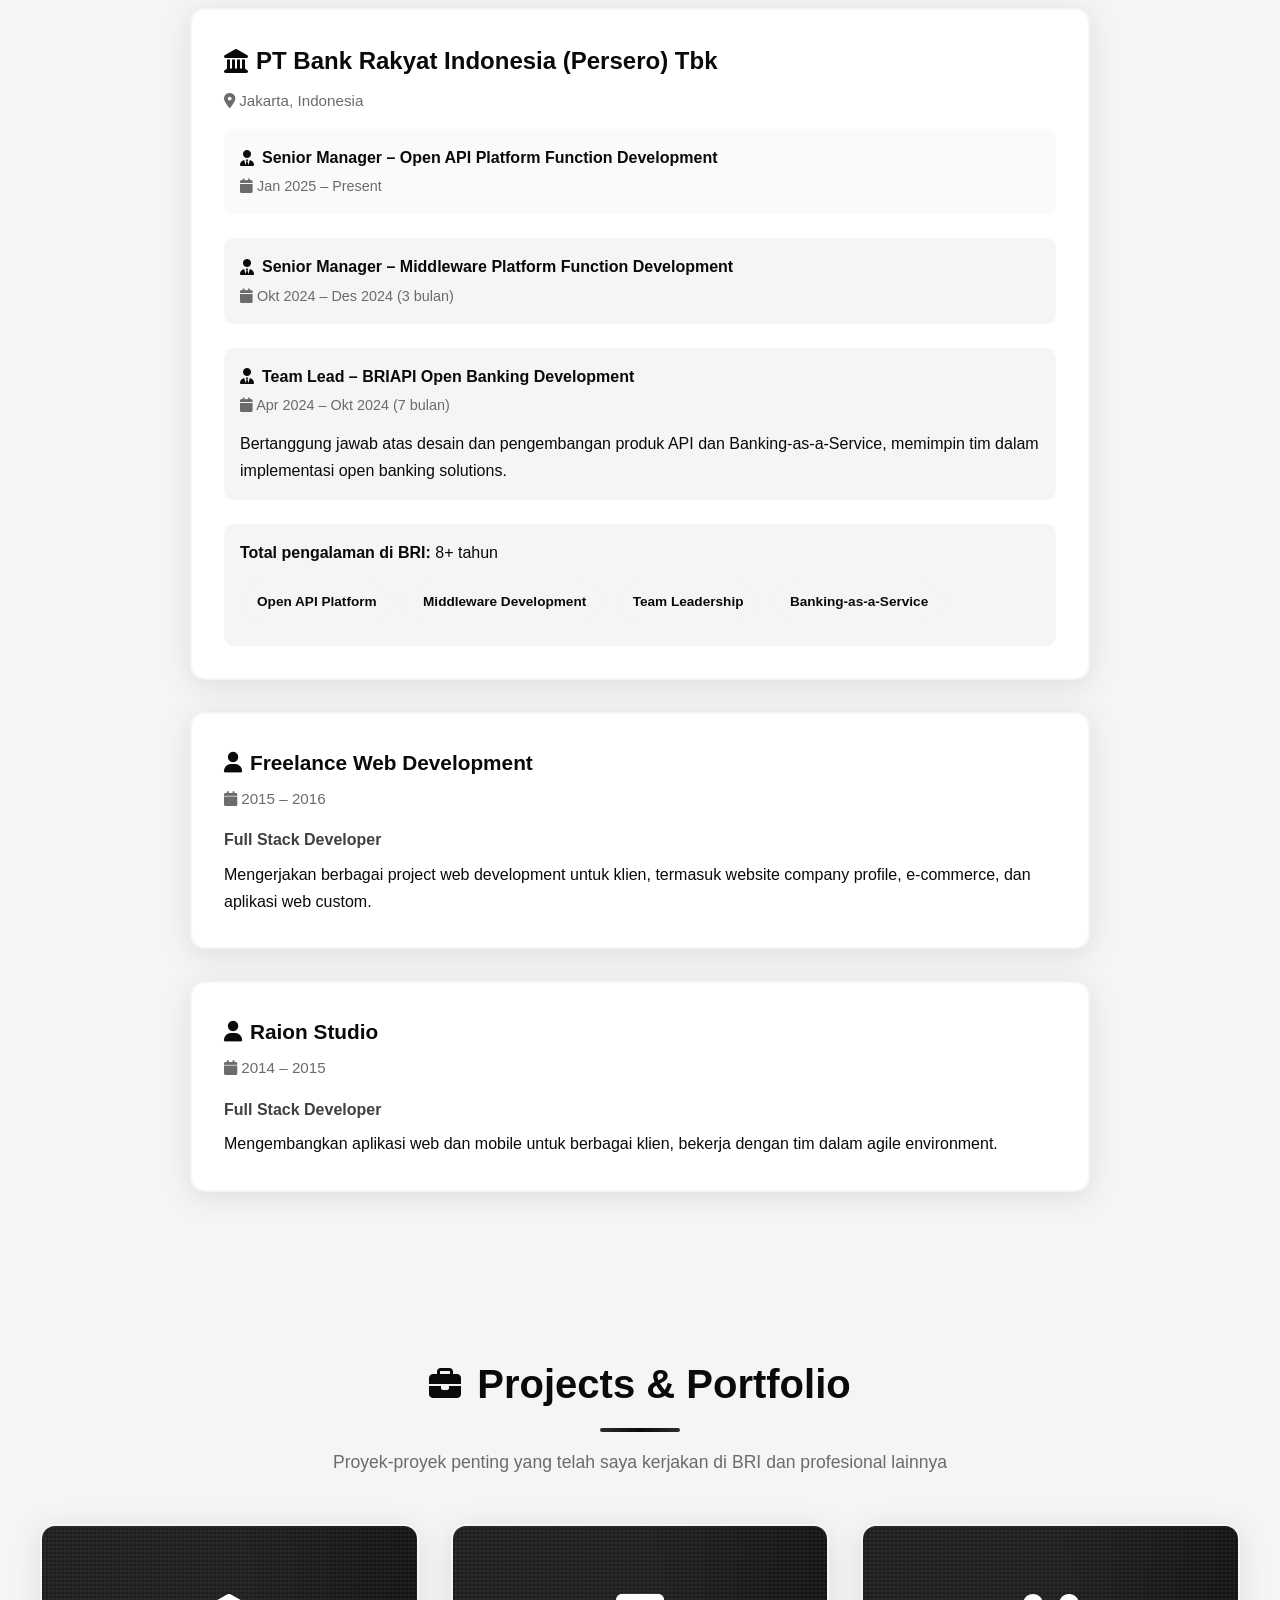
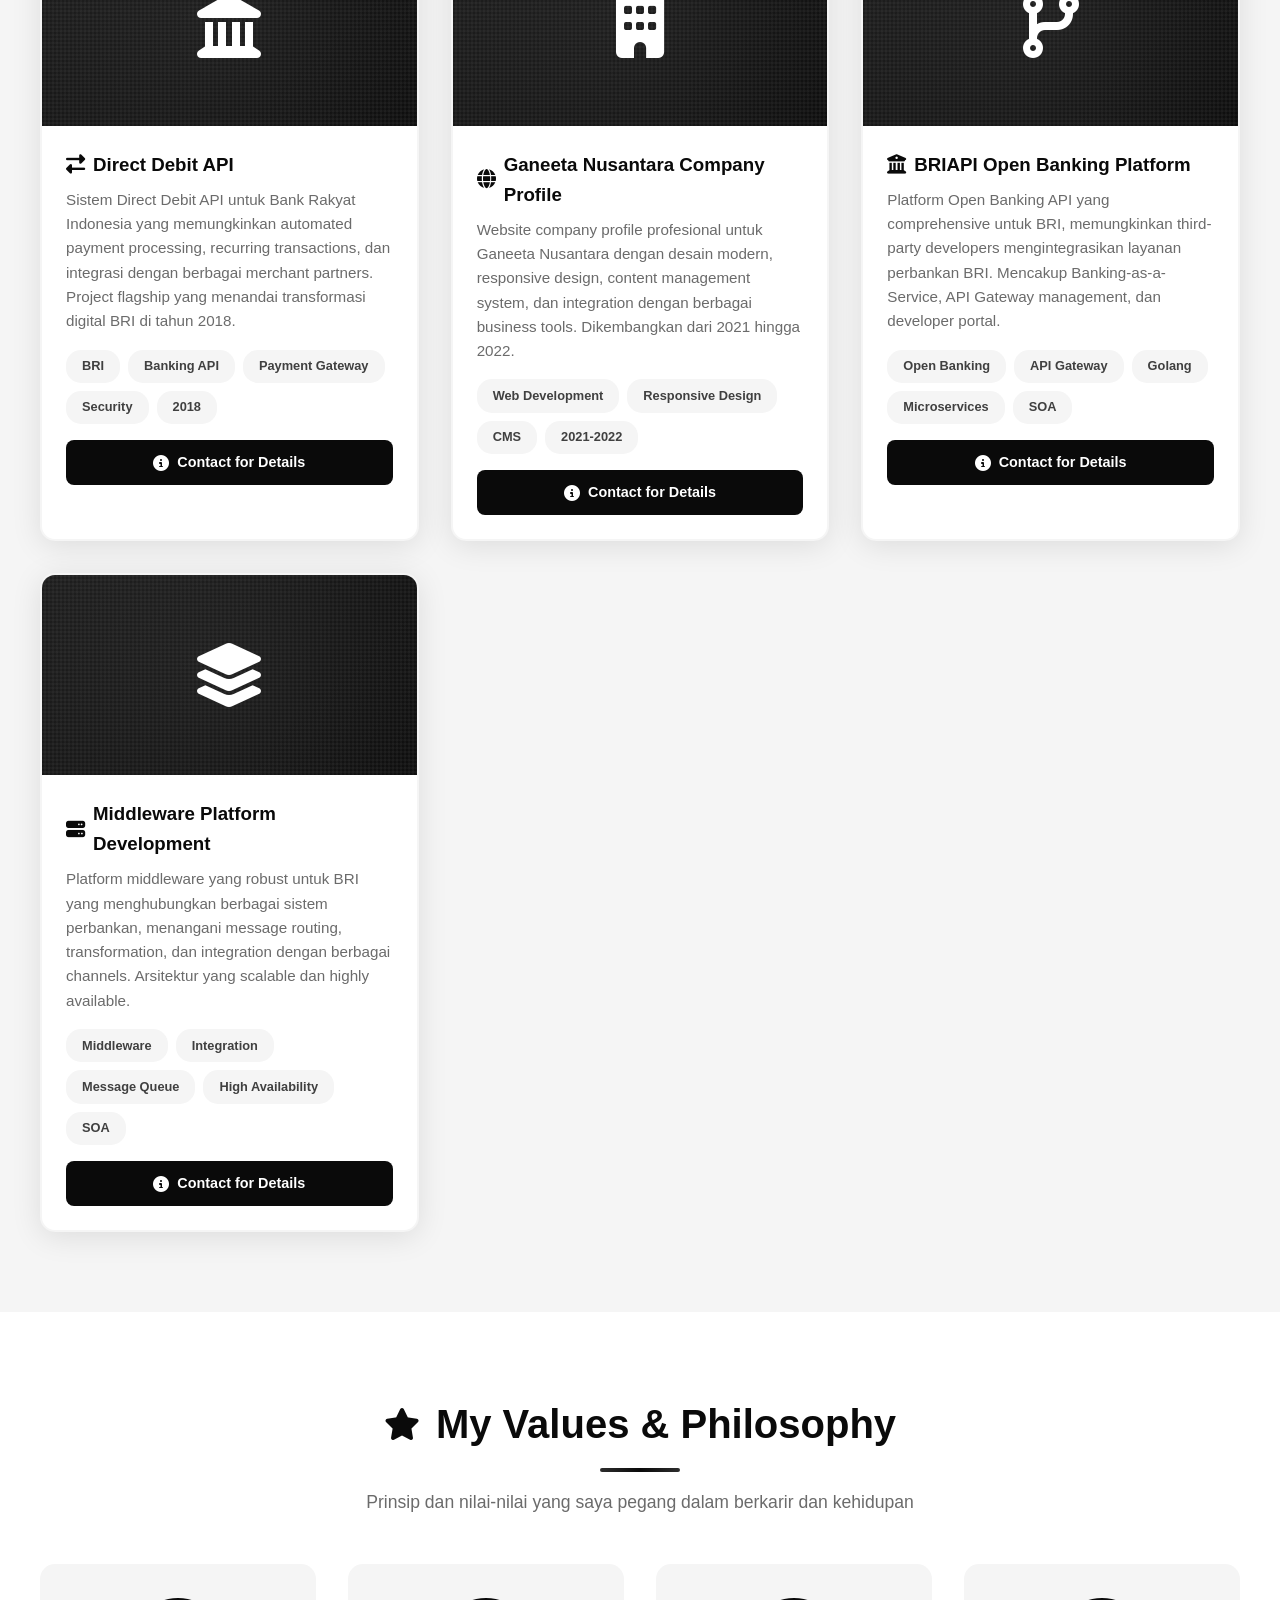
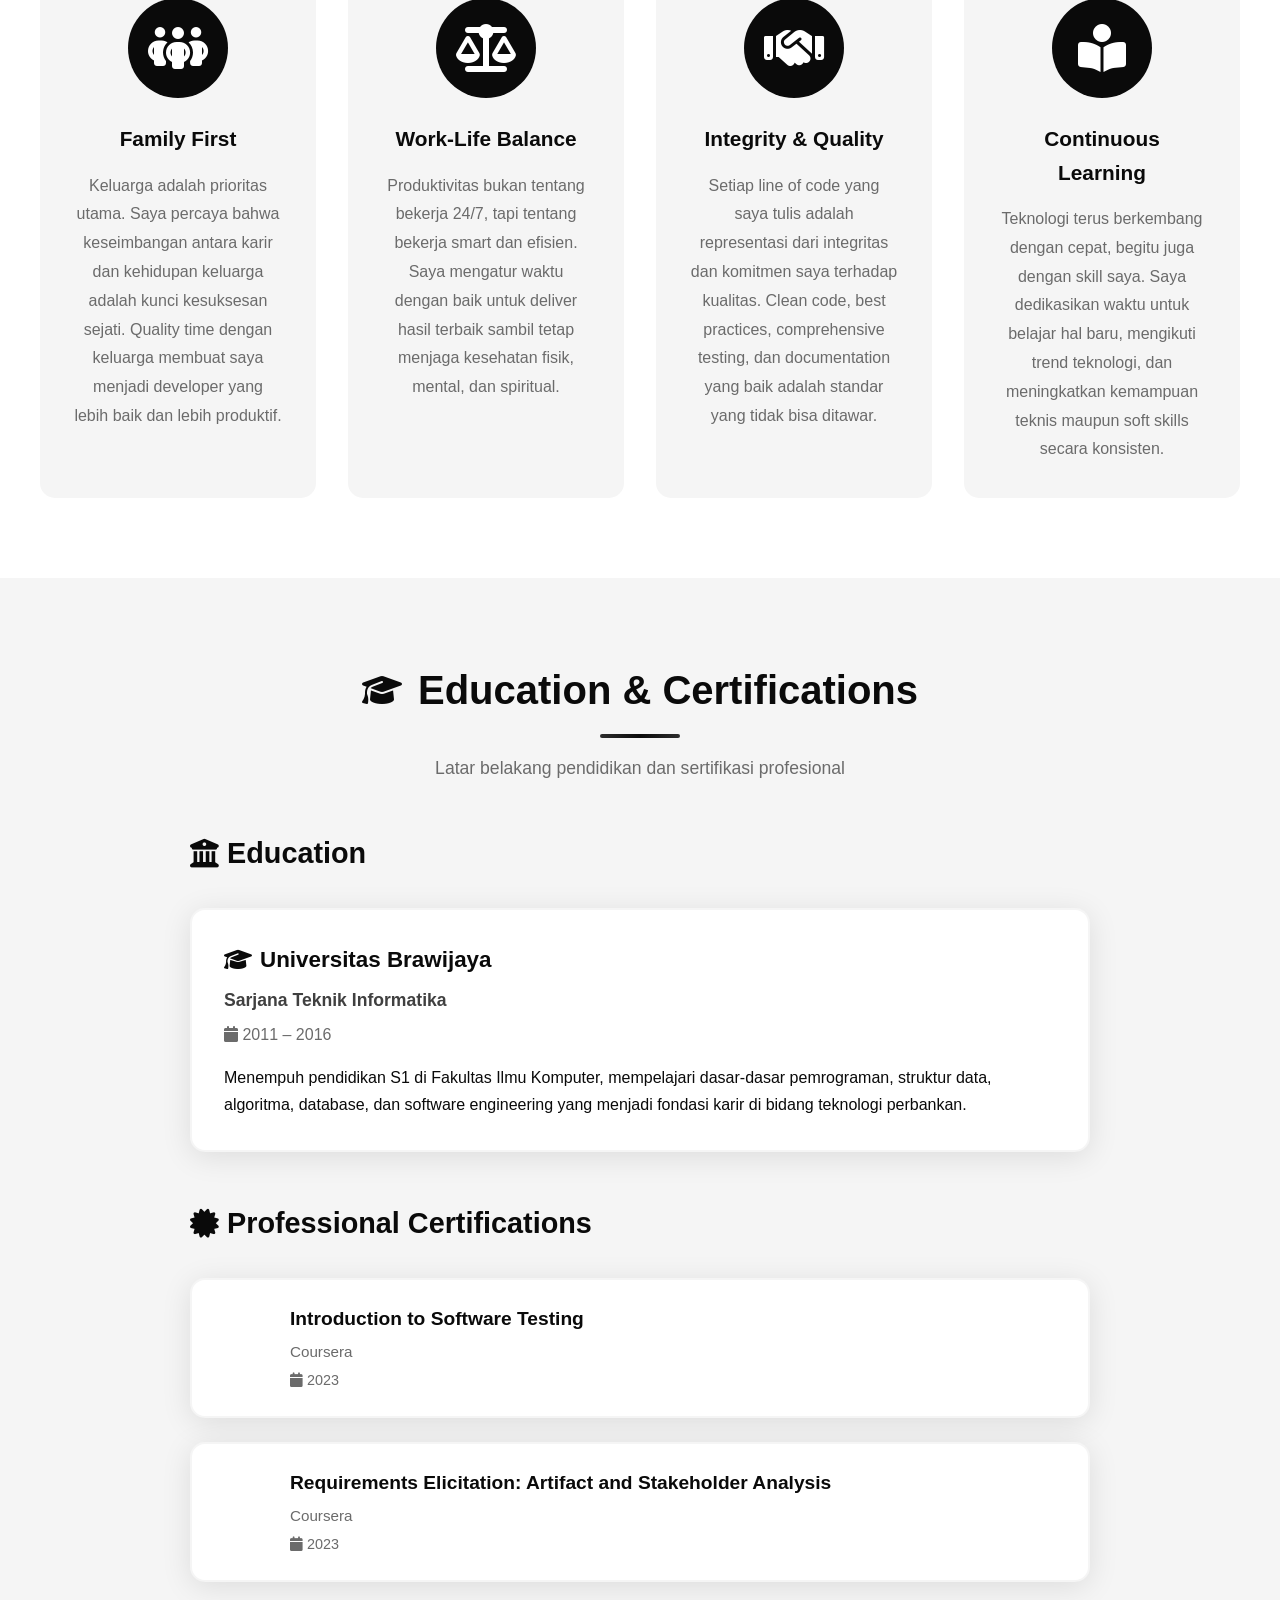
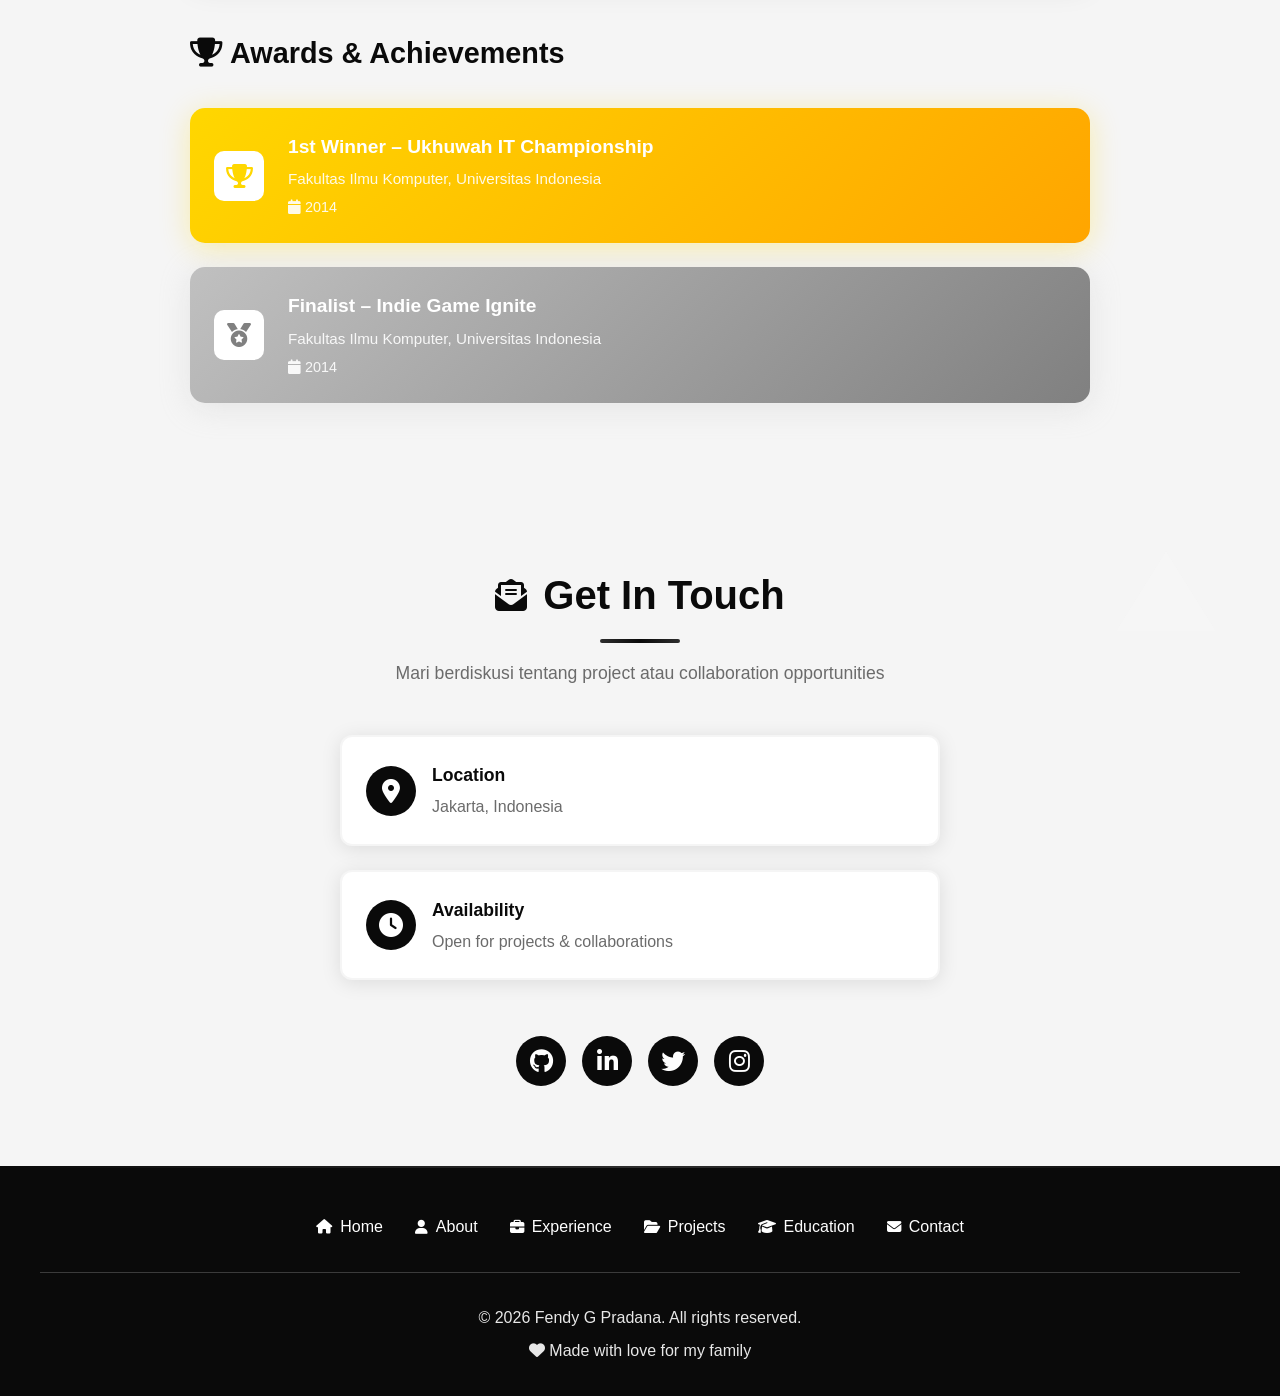
==== commit 448f5d6b: "Implement modern black, gray, and white theme with CSS illustrations - Update color scheme to modern" ====
--- a/index.html
+++ b/index.html
@@ -14,17 +14,17 @@
         }
 
         :root {
-            --primary-blue: #2563eb;
-            --dark-blue: #1e40af;
-            --light-blue: #60a5fa;
-            --extra-light-blue: #dbeafe;
+            --primary-black: #0a0a0a;
+            --dark-gray: #1a1a1a;
+            --medium-gray: #2d2d2d;
+            --light-gray: #f5f5f5;
+            --extra-light-gray: #fafafa;
             --white: #ffffff;
-            --light-gray: #f8fafc;
-            --medium-gray: #e2e8f0;
-            --text-dark: #1e293b;
-            --text-light: #64748b;
-            --shadow: rgba(37, 99, 235, 0.1);
-            --shadow-hover: rgba(37, 99, 235, 0.2);
+            --accent-gray: #404040;
+            --text-dark: #0a0a0a;
+            --text-light: #6b6b6b;
+            --shadow: rgba(0, 0, 0, 0.1);
+            --shadow-hover: rgba(0, 0, 0, 0.2);
         }
 
         body {
@@ -44,7 +44,7 @@
             top: 0;
             z-index: 1000;
             box-shadow: 0 2px 15px var(--shadow);
-            border-bottom: 2px solid var(--extra-light-blue);
+            border-bottom: 2px solid var(--light-gray);
         }
 
         .nav-container {
@@ -59,7 +59,7 @@
         .logo {
             font-size: 1.5rem;
             font-weight: bold;
-            color: var(--primary-blue);
+            color: var(--primary-black);
             display: flex;
             align-items: center;
             gap: 0.5rem;
@@ -86,7 +86,7 @@
         }
 
         .nav-links a:hover {
-            color: var(--primary-blue);
+            color: var(--accent-gray);
         }
 
         .nav-links a i {
@@ -102,7 +102,7 @@
         .menu-toggle span {
             width: 25px;
             height: 3px;
-            background: var(--primary-blue);
+            background: var(--primary-black);
             margin: 3px 0;
             transition: 0.3s;
             border-radius: 2px;
@@ -110,7 +110,7 @@
 
         /* Hero Section */
         .hero {
-            background: linear-gradient(135deg, var(--primary-blue) 0%, var(--dark-blue) 100%);
+            background: linear-gradient(135deg, var(--dark-gray) 0%, var(--primary-black) 100%);
             color: var(--white);
             padding: 150px 2rem 100px;
             text-align: center;
@@ -127,9 +127,34 @@
             left: 0;
             right: 0;
             bottom: 0;
-            background: url('data:image/svg+xml,<svg xmlns="http://www.w3.org/2000/svg" viewBox="0 0 1440 320"><path fill="rgba(255,255,255,0.05)" d="M0,96L48,112C96,128,192,160,288,160C384,160,480,128,576,112C672,96,768,96,864,112C960,128,1056,160,1152,165.3C1248,171,1344,149,1392,138.7L1440,128L1440,320L1392,320C1344,320,1248,320,1152,320C1056,320,960,320,864,320C768,320,672,320,576,320C480,320,384,320,288,320C192,320,96,320,48,320L0,320Z"></path></svg>') no-repeat bottom;
-            background-size: cover;
-            opacity: 0.3;
+            background-image:
+                radial-gradient(circle at 20% 50%, rgba(255, 255, 255, 0.03) 0%, transparent 50%),
+                radial-gradient(circle at 80% 80%, rgba(255, 255, 255, 0.03) 0%, transparent 50%);
+            z-index: 1;
+        }
+
+        .hero::after {
+            content: '';
+            position: absolute;
+            top: -50%;
+            left: -50%;
+            width: 200%;
+            height: 200%;
+            background:
+                repeating-linear-gradient(
+                    45deg,
+                    transparent,
+                    transparent 60px,
+                    rgba(255, 255, 255, 0.02) 60px,
+                    rgba(255, 255, 255, 0.02) 61px
+                );
+            animation: slidePattern 20s linear infinite;
+            z-index: 1;
+        }
+
+        @keyframes slidePattern {
+            0% { transform: translate(0, 0); }
+            100% { transform: translate(84.85px, 84.85px); }
         }
 
         .hero-content {
@@ -150,9 +175,11 @@
             align-items: center;
             justify-content: center;
             font-size: 4rem;
-            color: var(--primary-blue);
-            box-shadow: 0 15px 40px rgba(0,0,0,0.2);
+            color: var(--primary-black);
+            box-shadow: 0 15px 40px rgba(0,0,0,0.3), 0 0 0 15px rgba(255,255,255,0.05);
             animation: float 3s ease-in-out infinite;
+            position: relative;
+            z-index: 10;
         }
 
         @keyframes float {
@@ -213,7 +240,7 @@
 
         .btn-primary {
             background: var(--white);
-            color: var(--primary-blue);
+            color: var(--primary-black);
         }
 
         .btn-primary:hover {
@@ -230,7 +257,7 @@
 
         .btn-secondary:hover {
             background: var(--white);
-            color: var(--primary-blue);
+            color: var(--primary-black);
             transform: translateY(-2px);
         }
 
@@ -247,7 +274,7 @@
         .section-title {
             text-align: center;
             font-size: 2.5rem;
-            color: var(--primary-blue);
+            color: var(--primary-black);
             margin-bottom: 1rem;
             position: relative;
             padding-bottom: 1rem;
@@ -276,7 +303,7 @@
             transform: translateX(-50%);
             width: 80px;
             height: 4px;
-            background: var(--primary-blue);
+            background: linear-gradient(90deg, var(--medium-gray) 0%, var(--primary-black) 50%, var(--medium-gray) 100%);
             border-radius: 2px;
         }
 
@@ -295,7 +322,7 @@
         }
 
         .about-text h3 {
-            color: var(--primary-blue);
+            color: var(--primary-black);
             margin-bottom: 1rem;
             font-size: 1.8rem;
             display: flex;
@@ -316,15 +343,16 @@
         .about-text .quote {
             background: var(--white);
             padding: 1.5rem;
-            border-left: 4px solid var(--primary-blue);
+            border-left: 4px solid var(--primary-black);
             border-radius: 8px;
             margin-top: 1.5rem;
             font-style: italic;
             color: var(--text-dark);
+            position: relative;
         }
 
         .about-text .quote i {
-            color: var(--primary-blue);
+            color: var(--accent-gray);
             margin-right: 0.5rem;
         }
 
@@ -333,7 +361,19 @@
             padding: 2rem;
             border-radius: 15px;
             box-shadow: 0 5px 30px var(--shadow);
-            border: 2px solid var(--extra-light-blue);
+            border: 2px solid var(--light-gray);
+            position: relative;
+            overflow: hidden;
+        }
+
+        .about-icon-box::before {
+            content: '';
+            position: absolute;
+            top: -50%;
+            right: -50%;
+            width: 100%;
+            height: 100%;
+            background: radial-gradient(circle, rgba(0, 0, 0, 0.02) 0%, transparent 70%);
         }
 
         .about-features {
@@ -352,14 +392,14 @@
         }
 
         .feature-item:hover {
-            background: var(--extra-light-blue);
+            background: var(--extra-light-gray);
             transform: translateX(5px);
         }
 
         .feature-icon {
             width: 60px;
             height: 60px;
-            background: var(--primary-blue);
+            background: var(--primary-black);
             color: var(--white);
             border-radius: 12px;
             display: flex;
@@ -367,10 +407,26 @@
             justify-content: center;
             font-size: 1.8rem;
             flex-shrink: 0;
+            position: relative;
+        }
+
+        .feature-icon::after {
+            content: '';
+            position: absolute;
+            inset: -2px;
+            background: linear-gradient(45deg, var(--medium-gray), var(--primary-black));
+            border-radius: 14px;
+            z-index: -1;
+            opacity: 0;
+            transition: opacity 0.3s;
+        }
+
+        .feature-item:hover .feature-icon::after {
+            opacity: 1;
         }
 
         .feature-text h4 {
-            color: var(--primary-blue);
+            color: var(--primary-black);
             margin-bottom: 0.3rem;
             font-size: 1.1rem;
         }
@@ -400,19 +456,36 @@
             box-shadow: 0 5px 30px var(--shadow);
             text-align: center;
             transition: all 0.3s;
-            border: 2px solid var(--extra-light-blue);
+            border: 2px solid var(--light-gray);
+            position: relative;
+            overflow: hidden;
+        }
+
+        .skill-card::before {
+            content: '';
+            position: absolute;
+            top: 0;
+            left: -100%;
+            width: 100%;
+            height: 100%;
+            background: linear-gradient(90deg, transparent, rgba(0,0,0,0.02), transparent);
+            transition: left 0.5s;
+        }
+
+        .skill-card:hover::before {
+            left: 100%;
         }
 
         .skill-card:hover {
             transform: translateY(-10px);
             box-shadow: 0 10px 40px var(--shadow-hover);
-            border-color: var(--primary-blue);
+            border-color: var(--primary-black);
         }
 
         .skill-icon {
             width: 80px;
             height: 80px;
-            background: var(--primary-blue);
+            background: var(--primary-black);
             color: var(--white);
             border-radius: 50%;
             display: flex;
@@ -421,15 +494,37 @@
             font-size: 2.5rem;
             margin: 0 auto 1.5rem;
             transition: all 0.3s;
+            position: relative;
+        }
+
+        .skill-icon::after {
+            content: '';
+            position: absolute;
+            inset: -3px;
+            border-radius: 50%;
+            background: conic-gradient(from 180deg, var(--medium-gray), var(--primary-black), var(--medium-gray));
+            z-index: -1;
+            opacity: 0;
+            transition: opacity 0.3s;
         }
 
         .skill-card:hover .skill-icon {
-            background: var(--dark-blue);
+            background: var(--dark-gray);
             transform: scale(1.1) rotate(5deg);
         }
 
+        .skill-card:hover .skill-icon::after {
+            opacity: 1;
+            animation: rotate 2s linear infinite;
+        }
+
+        @keyframes rotate {
+            0% { transform: rotate(0deg); }
+            100% { transform: rotate(360deg); }
+        }
+
         .skill-card h3 {
-            color: var(--primary-blue);
+            color: var(--primary-black);
             margin-bottom: 1rem;
             font-size: 1.3rem;
         }
@@ -442,18 +537,20 @@
         }
 
         .tag {
-            background: var(--extra-light-blue);
+            background: var(--light-gray);
             padding: 0.5rem 1rem;
             border-radius: 20px;
             font-size: 0.85rem;
-            color: var(--primary-blue);
+            color: var(--primary-black);
             font-weight: 600;
             transition: all 0.3s;
+            border: 1px solid transparent;
         }
 
         .tag:hover {
-            background: var(--primary-blue);
+            background: var(--primary-black);
             color: var(--white);
+            border-color: var(--medium-gray);
         }
 
         /* Projects Section */
@@ -475,18 +572,18 @@
             overflow: hidden;
             box-shadow: 0 5px 30px var(--shadow);
             transition: all 0.3s;
-            border: 2px solid var(--extra-light-blue);
+            border: 2px solid var(--light-gray);
         }
 
         .project-card:hover {
             transform: translateY(-10px);
             box-shadow: 0 15px 50px var(--shadow-hover);
-            border-color: var(--primary-blue);
+            border-color: var(--primary-black);
         }
 
         .project-image {
             height: 200px;
-            background: linear-gradient(135deg, var(--primary-blue) 0%, var(--dark-blue) 100%);
+            background: linear-gradient(135deg, var(--dark-gray) 0%, var(--primary-black) 100%);
             display: flex;
             align-items: center;
             justify-content: center;
@@ -497,19 +594,31 @@
         }
 
         .project-image::before {
+            content: '';
+            position: absolute;
+            top: 0;
+            left: 0;
+            right: 0;
+            bottom: 0;
+            background:
+                repeating-linear-gradient(0deg, transparent, transparent 2px, rgba(255,255,255,0.03) 2px, rgba(255,255,255,0.03) 4px),
+                repeating-linear-gradient(90deg, transparent, transparent 2px, rgba(255,255,255,0.03) 2px, rgba(255,255,255,0.03) 4px);
+        }
+
+        .project-image::after {
             content: '';
             position: absolute;
             top: -50%;
             left: -50%;
             width: 200%;
             height: 200%;
-            background: radial-gradient(circle, rgba(255,255,255,0.1) 0%, transparent 70%);
+            background: radial-gradient(circle, rgba(255,255,255,0.05) 0%, transparent 70%);
             animation: pulse 4s ease-in-out infinite;
         }
 
         @keyframes pulse {
-            0%, 100% { transform: scale(1); opacity: 0.5; }
-            50% { transform: scale(1.1); opacity: 0.8; }
+            0%, 100% { transform: scale(1) rotate(0deg); opacity: 0.5; }
+            50% { transform: scale(1.1) rotate(5deg); opacity: 0.8; }
         }
 
         .project-content {
@@ -517,7 +626,7 @@
         }
 
         .project-content h3 {
-            color: var(--primary-blue);
+            color: var(--primary-black);
             margin-bottom: 0.5rem;
             display: flex;
             align-items: center;
@@ -543,11 +652,11 @@
         }
 
         .tech-tag {
-            background: var(--extra-light-blue);
+            background: var(--light-gray);
             padding: 0.4rem 1rem;
             border-radius: 15px;
             font-size: 0.8rem;
-            color: var(--primary-blue);
+            color: var(--accent-gray);
             font-weight: 600;
         }
 
@@ -559,7 +668,7 @@
         .project-link {
             flex: 1;
             padding: 0.7rem 1rem;
-            background: var(--primary-blue);
+            background: var(--primary-black);
             color: var(--white);
             text-decoration: none;
             border-radius: 8px;
@@ -573,8 +682,9 @@
         }
 
         .project-link:hover {
-            background: var(--dark-blue);
+            background: var(--dark-gray);
             transform: translateY(-2px);
+            box-shadow: 0 4px 12px rgba(0,0,0,0.2);
         }
 
         .project-link i {
@@ -605,7 +715,7 @@
 
         .value-card:hover {
             background: var(--white);
-            border-color: var(--primary-blue);
+            border-color: var(--primary-black);
             box-shadow: 0 10px 40px var(--shadow-hover);
             transform: translateY(-5px);
         }
@@ -613,7 +723,7 @@
         .value-icon {
             width: 100px;
             height: 100px;
-            background: var(--primary-blue);
+            background: var(--primary-black);
             color: var(--white);
             border-radius: 50%;
             display: flex;
@@ -622,15 +732,31 @@
             font-size: 3rem;
             margin: 0 auto 1.5rem;
             transition: all 0.3s;
+            position: relative;
+        }
+
+        .value-icon::before {
+            content: '';
+            position: absolute;
+            inset: -5px;
+            border-radius: 50%;
+            background: linear-gradient(45deg, var(--medium-gray), transparent, var(--medium-gray));
+            opacity: 0;
+            transition: opacity 0.3s;
+            z-index: -1;
         }
 
         .value-card:hover .value-icon {
-            background: var(--dark-blue);
+            background: var(--dark-gray);
             transform: scale(1.1) rotate(5deg);
         }
 
+        .value-card:hover .value-icon::before {
+            opacity: 1;
+        }
+
         .value-card h3 {
-            color: var(--primary-blue);
+            color: var(--primary-black);
             margin-bottom: 1rem;
             font-size: 1.3rem;
         }
@@ -667,18 +793,18 @@
             border-radius: 12px;
             box-shadow: 0 3px 20px var(--shadow);
             transition: all 0.3s;
-            border: 2px solid var(--extra-light-blue);
+            border: 2px solid var(--light-gray);
         }
 
         .contact-item:hover {
-            border-color: var(--primary-blue);
+            border-color: var(--primary-black);
             transform: translateX(5px);
         }
 
         .contact-item-icon {
             width: 50px;
             height: 50px;
-            background: var(--primary-blue);
+            background: var(--primary-black);
             color: var(--white);
             border-radius: 50%;
             display: flex;
@@ -686,10 +812,27 @@
             justify-content: center;
             font-size: 1.5rem;
             flex-shrink: 0;
+            position: relative;
+        }
+
+        .contact-item-icon::after {
+            content: '';
+            position: absolute;
+            inset: -3px;
+            border-radius: 50%;
+            background: conic-gradient(var(--medium-gray), var(--primary-black), var(--medium-gray));
+            z-index: -1;
+            opacity: 0;
+            transition: opacity 0.3s;
+        }
+
+        .contact-item:hover .contact-item-icon::after {
+            opacity: 1;
+            animation: rotate 2s linear infinite;
         }
 
         .contact-item-text h4 {
-            color: var(--primary-blue);
+            color: var(--primary-black);
             margin-bottom: 0.3rem;
             font-size: 1.1rem;
         }
@@ -705,7 +848,7 @@
         }
 
         .contact-item-text a:hover {
-            color: var(--primary-blue);
+            color: var(--primary-black);
         }
 
         .social-links {
@@ -719,7 +862,7 @@
         .social-link {
             width: 50px;
             height: 50px;
-            background: var(--primary-blue);
+            background: var(--primary-black);
             color: var(--white);
             border-radius: 50%;
             display: flex;
@@ -728,19 +871,47 @@
             font-size: 1.5rem;
             text-decoration: none;
             transition: all 0.3s;
+            position: relative;
+        }
+
+        .social-link::before {
+            content: '';
+            position: absolute;
+            inset: 0;
+            border-radius: 50%;
+            background: linear-gradient(45deg, var(--medium-gray), var(--primary-black));
+            opacity: 0;
+            transition: opacity 0.3s;
+            z-index: -1;
         }
 
         .social-link:hover {
-            background: var(--dark-blue);
+            background: var(--dark-gray);
             transform: translateY(-5px);
             box-shadow: 0 5px 20px var(--shadow-hover);
         }
 
+        .social-link:hover::before {
+            opacity: 1;
+        }
+
         /* Footer */
         footer {
-            background: var(--primary-blue);
+            background: var(--primary-black);
             color: var(--white);
             padding: 3rem 2rem 1.5rem;
+            position: relative;
+            overflow: hidden;
+        }
+
+        footer::before {
+            content: '';
+            position: absolute;
+            top: 0;
+            left: 0;
+            right: 0;
+            height: 2px;
+            background: linear-gradient(90deg, transparent, var(--medium-gray), transparent);
         }
 
         .footer-content {
@@ -817,7 +988,7 @@
             right: 2rem;
             width: 50px;
             height: 50px;
-            background: var(--primary-blue);
+            background: var(--primary-black);
             color: var(--white);
             border-radius: 50%;
             display: flex;
@@ -838,7 +1009,7 @@
         }
 
         .scroll-top:hover {
-            background: var(--dark-blue);
+            background: var(--dark-gray);
             transform: translateY(-5px);
         }
 
@@ -854,7 +1025,7 @@
                 flex-direction: column;
                 padding: 1rem 0;
                 box-shadow: 0 5px 20px var(--shadow);
-                border-bottom: 2px solid var(--extra-light-blue);
+                border-bottom: 2px solid var(--light-gray);
             }
 
             .nav-links.active {
@@ -922,6 +1093,103 @@
             .footer-links {
                 gap: 1rem;
             }
+        }
+
+        /* CSS Illustrations - Decorative Elements */
+        .about::before {
+            content: '';
+            position: absolute;
+            top: 10%;
+            left: 5%;
+            width: 100px;
+            height: 100px;
+            border: 3px solid var(--light-gray);
+            border-radius: 30% 70% 70% 30% / 30% 30% 70% 70%;
+            animation: morphShape 8s ease-in-out infinite;
+            opacity: 0.3;
+        }
+
+        .about::after {
+            content: '';
+            position: absolute;
+            bottom: 10%;
+            right: 5%;
+            width: 80px;
+            height: 80px;
+            background: var(--light-gray);
+            clip-path: polygon(50% 0%, 100% 50%, 50% 100%, 0% 50%);
+            animation: rotateShape 10s linear infinite;
+            opacity: 0.2;
+        }
+
+        @keyframes morphShape {
+            0%, 100% {
+                border-radius: 30% 70% 70% 30% / 30% 30% 70% 70%;
+                transform: rotate(0deg);
+            }
+            50% {
+                border-radius: 70% 30% 30% 70% / 70% 70% 30% 30%;
+                transform: rotate(180deg);
+            }
+        }
+
+        @keyframes rotateShape {
+            0% { transform: rotate(0deg); }
+            100% { transform: rotate(360deg); }
+        }
+
+        .skills::before {
+            content: '';
+            position: absolute;
+            top: 15%;
+            right: 8%;
+            width: 60px;
+            height: 60px;
+            background: linear-gradient(45deg, var(--light-gray), transparent);
+            clip-path: polygon(50% 0%, 100% 100%, 0% 100%);
+            animation: float 4s ease-in-out infinite;
+            opacity: 0.2;
+        }
+
+        .skills::after {
+            content: '';
+            position: absolute;
+            bottom: 20%;
+            left: 10%;
+            width: 90px;
+            height: 90px;
+            border: 2px solid var(--light-gray);
+            border-radius: 50%;
+            animation: pulse 3s ease-in-out infinite;
+            opacity: 0.15;
+        }
+
+        .projects::before {
+            content: '';
+            position: absolute;
+            top: 5%;
+            left: 3%;
+            width: 120px;
+            height: 120px;
+            background:
+                linear-gradient(45deg, transparent 30%, var(--light-gray) 30%, var(--light-gray) 70%, transparent 70%),
+                linear-gradient(-45deg, transparent 30%, var(--light-gray) 30%, var(--light-gray) 70%, transparent 70%);
+            opacity: 0.1;
+            animation: rotateShape 15s linear infinite;
+        }
+
+        .contact::before {
+            content: '';
+            position: absolute;
+            top: 10%;
+            right: 5%;
+            width: 0;
+            height: 0;
+            border-left: 50px solid transparent;
+            border-right: 50px solid transparent;
+            border-bottom: 80px solid var(--light-gray);
+            opacity: 0.15;
+            animation: float 5s ease-in-out infinite;
         }
 
         /* Smooth Scrolling */
@@ -1171,17 +1439,17 @@
             <p class="section-subtitle">Perjalanan karir dan pencapaian profesional saya</p>
             <div style="max-width: 900px; margin: 0 auto;">
                 <!-- BRI Experience -->
-                <div class="experience-item" style="background: var(--white); padding: 2rem; border-radius: 15px; margin-bottom: 2rem; box-shadow: 0 5px 30px var(--shadow); border: 2px solid var(--extra-light-blue);">
+                <div class="experience-item" style="background: var(--white); padding: 2rem; border-radius: 15px; margin-bottom: 2rem; box-shadow: 0 5px 30px var(--shadow); border: 2px solid var(--light-gray);">
                     <div style="margin-bottom: 1rem;">
-                        <h3 style="color: var(--primary-blue); font-size: 1.5rem; margin-bottom: 0.5rem; display: flex; align-items: center; gap: 0.5rem;">
+                        <h3 style="color: var(--primary-black); font-size: 1.5rem; margin-bottom: 0.5rem; display: flex; align-items: center; gap: 0.5rem;">
                             <i class="fas fa-landmark"></i>
                             PT Bank Rakyat Indonesia (Persero) Tbk
                         </h3>
                         <p style="color: var(--text-light); font-size: 0.95rem; margin-bottom: 0.5rem;"><i class="fas fa-map-marker-alt"></i> Jakarta, Indonesia</p>
                     </div>
 
-                    <div style="margin-bottom: 1.5rem; padding: 1rem; background: var(--extra-light-blue); border-radius: 10px;">
-                        <h4 style="color: var(--primary-blue); margin-bottom: 0.3rem; display: flex; align-items: center; gap: 0.5rem;">
+                    <div style="margin-bottom: 1.5rem; padding: 1rem; background: var(--extra-light-gray); border-radius: 10px;">
+                        <h4 style="color: var(--primary-black); margin-bottom: 0.3rem; display: flex; align-items: center; gap: 0.5rem;">
                             <i class="fas fa-user-tie"></i>
                             Senior Manager – Open API Platform Function Development
                         </h4>
@@ -1189,7 +1457,7 @@
                     </div>
 
                     <div style="margin-bottom: 1.5rem; padding: 1rem; background: var(--light-gray); border-radius: 10px;">
-                        <h4 style="color: var(--primary-blue); margin-bottom: 0.3rem; display: flex; align-items: center; gap: 0.5rem;">
+                        <h4 style="color: var(--primary-black); margin-bottom: 0.3rem; display: flex; align-items: center; gap: 0.5rem;">
                             <i class="fas fa-user-tie"></i>
                             Senior Manager – Middleware Platform Function Development
                         </h4>
@@ -1197,7 +1465,7 @@
                     </div>
 
                     <div style="margin-bottom: 1.5rem; padding: 1rem; background: var(--light-gray); border-radius: 10px;">
-                        <h4 style="color: var(--primary-blue); margin-bottom: 0.3rem; display: flex; align-items: center; gap: 0.5rem;">
+                        <h4 style="color: var(--primary-black); margin-bottom: 0.3rem; display: flex; align-items: center; gap: 0.5rem;">
                             <i class="fas fa-user-tie"></i>
                             Team Lead – BRIAPI Open Banking Development
                         </h4>
@@ -1219,30 +1487,30 @@
                 </div>
 
                 <!-- Freelance Experience -->
-                <div class="experience-item" style="background: var(--white); padding: 2rem; border-radius: 15px; margin-bottom: 2rem; box-shadow: 0 5px 30px var(--shadow); border: 2px solid var(--extra-light-blue);">
+                <div class="experience-item" style="background: var(--white); padding: 2rem; border-radius: 15px; margin-bottom: 2rem; box-shadow: 0 5px 30px var(--shadow); border: 2px solid var(--light-gray);">
                     <div style="margin-bottom: 1rem;">
-                        <h3 style="color: var(--primary-blue); font-size: 1.3rem; margin-bottom: 0.5rem; display: flex; align-items: center; gap: 0.5rem;">
+                        <h3 style="color: var(--primary-black); font-size: 1.3rem; margin-bottom: 0.5rem; display: flex; align-items: center; gap: 0.5rem;">
                             <i class="fas fa-user"></i>
                             Freelance Web Development
                         </h3>
                         <p style="color: var(--text-light); font-size: 0.95rem;"><i class="fas fa-calendar"></i> 2015 – 2016</p>
                     </div>
-                    <h4 style="color: var(--dark-blue); margin-bottom: 0.5rem;">Full Stack Developer</h4>
+                    <h4 style="color: var(--accent-gray); margin-bottom: 0.5rem;">Full Stack Developer</h4>
                     <p style="color: var(--text-dark); line-height: 1.7;">
                         Mengerjakan berbagai project web development untuk klien, termasuk website company profile, e-commerce, dan aplikasi web custom.
                     </p>
                 </div>
 
                 <!-- Raion Studio Experience -->
-                <div class="experience-item" style="background: var(--white); padding: 2rem; border-radius: 15px; box-shadow: 0 5px 30px var(--shadow); border: 2px solid var(--extra-light-blue);">
+                <div class="experience-item" style="background: var(--white); padding: 2rem; border-radius: 15px; box-shadow: 0 5px 30px var(--shadow); border: 2px solid var(--light-gray);">
                     <div style="margin-bottom: 1rem;">
-                        <h3 style="color: var(--primary-blue); font-size: 1.3rem; margin-bottom: 0.5rem; display: flex; align-items: center; gap: 0.5rem;">
+                        <h3 style="color: var(--primary-black); font-size: 1.3rem; margin-bottom: 0.5rem; display: flex; align-items: center; gap: 0.5rem;">
                             <i class="fas fa-user"></i>
                             Raion Studio
                         </h3>
                         <p style="color: var(--text-light); font-size: 0.95rem;"><i class="fas fa-calendar"></i> 2014 – 2015</p>
                     </div>
-                    <h4 style="color: var(--dark-blue); margin-bottom: 0.5rem;">Full Stack Developer</h4>
+                    <h4 style="color: var(--accent-gray); margin-bottom: 0.5rem;">Full Stack Developer</h4>
                     <p style="color: var(--text-dark); line-height: 1.7;">
                         Mengembangkan aplikasi web dan mobile untuk berbagai klien, bekerja dengan tim dalam agile environment.
                     </p>
@@ -1422,16 +1690,16 @@
             <div style="max-width: 900px; margin: 0 auto;">
                 <!-- Education -->
                 <div style="margin-bottom: 3rem;">
-                    <h3 style="color: var(--primary-blue); font-size: 1.8rem; margin-bottom: 2rem; display: flex; align-items: center; gap: 0.5rem;">
+                    <h3 style="color: var(--primary-black); font-size: 1.8rem; margin-bottom: 2rem; display: flex; align-items: center; gap: 0.5rem;">
                         <i class="fas fa-university"></i>
                         Education
                     </h3>
-                    <div style="background: var(--white); padding: 2rem; border-radius: 15px; box-shadow: 0 5px 30px var(--shadow); border: 2px solid var(--extra-light-blue);">
-                        <h4 style="color: var(--primary-blue); font-size: 1.4rem; margin-bottom: 0.5rem; display: flex; align-items: center; gap: 0.5rem;">
+                    <div style="background: var(--white); padding: 2rem; border-radius: 15px; box-shadow: 0 5px 30px var(--shadow); border: 2px solid var(--light-gray);">
+                        <h4 style="color: var(--primary-black); font-size: 1.4rem; margin-bottom: 0.5rem; display: flex; align-items: center; gap: 0.5rem;">
                             <i class="fas fa-graduation-cap"></i>
                             Universitas Brawijaya
                         </h4>
-                        <p style="color: var(--dark-blue); font-size: 1.1rem; margin-bottom: 0.5rem; font-weight: 600;">Sarjana Teknik Informatika</p>
+                        <p style="color: var(--accent-gray); font-size: 1.1rem; margin-bottom: 0.5rem; font-weight: 600;">Sarjana Teknik Informatika</p>
                         <p style="color: var(--text-light); margin-bottom: 1rem;"><i class="fas fa-calendar"></i> 2011 – 2016</p>
                         <p style="color: var(--text-dark); line-height: 1.7;">
                             Menempuh pendidikan S1 di Fakultas Ilmu Komputer, mempelajari dasar-dasar pemrograman, struktur data, algoritma, database, dan software engineering yang menjadi fondasi karir di bidang teknologi perbankan.
@@ -1441,31 +1709,31 @@
 
                 <!-- Certifications -->
                 <div>
-                    <h3 style="color: var(--primary-blue); font-size: 1.8rem; margin-bottom: 2rem; display: flex; align-items: center; gap: 0.5rem;">
+                    <h3 style="color: var(--primary-black); font-size: 1.8rem; margin-bottom: 2rem; display: flex; align-items: center; gap: 0.5rem;">
                         <i class="fas fa-certificate"></i>
                         Professional Certifications
                     </h3>
 
                     <div style="display: grid; gap: 1.5rem;">
                         <!-- Certification 1 -->
-                        <div style="background: var(--white); padding: 1.5rem; border-radius: 15px; box-shadow: 0 5px 30px var(--shadow); border: 2px solid var(--extra-light-blue); display: flex; align-items: center; gap: 1.5rem;">
+                        <div style="background: var(--white); padding: 1.5rem; border-radius: 15px; box-shadow: 0 5px 30px var(--shadow); border: 2px solid var(--light-gray); display: flex; align-items: center; gap: 1.5rem;">
                             <div style="width: 50px; height: 50px; background: var(--primary-blue); border-radius: 10px; display: flex; align-items: center; justify-content: center; color: var(--white); font-size: 1.3rem; flex-shrink: 0;">
                                 <i class="fas fa-vial"></i>
                             </div>
                             <div style="flex: 1;">
-                                <h4 style="color: var(--primary-blue); font-size: 1.2rem; margin-bottom: 0.3rem;">Introduction to Software Testing</h4>
+                                <h4 style="color: var(--primary-black); font-size: 1.2rem; margin-bottom: 0.3rem;">Introduction to Software Testing</h4>
                                 <p style="color: var(--text-light); font-size: 0.95rem; margin-bottom: 0.3rem;">Coursera</p>
                                 <p style="color: var(--text-light); font-size: 0.9rem;"><i class="fas fa-calendar"></i> 2023</p>
                             </div>
                         </div>
 
                         <!-- Certification 2 -->
-                        <div style="background: var(--white); padding: 1.5rem; border-radius: 15px; box-shadow: 0 5px 30px var(--shadow); border: 2px solid var(--extra-light-blue); display: flex; align-items: center; gap: 1.5rem;">
+                        <div style="background: var(--white); padding: 1.5rem; border-radius: 15px; box-shadow: 0 5px 30px var(--shadow); border: 2px solid var(--light-gray); display: flex; align-items: center; gap: 1.5rem;">
                             <div style="width: 50px; height: 50px; background: var(--primary-blue); border-radius: 10px; display: flex; align-items: center; justify-content: center; color: var(--white); font-size: 1.3rem; flex-shrink: 0;">
                                 <i class="fas fa-clipboard-list"></i>
                             </div>
                             <div style="flex: 1;">
-                                <h4 style="color: var(--primary-blue); font-size: 1.2rem; margin-bottom: 0.3rem;">Requirements Elicitation: Artifact and Stakeholder Analysis</h4>
+                                <h4 style="color: var(--primary-black); font-size: 1.2rem; margin-bottom: 0.3rem;">Requirements Elicitation: Artifact and Stakeholder Analysis</h4>
                                 <p style="color: var(--text-light); font-size: 0.95rem; margin-bottom: 0.3rem;">Coursera</p>
                                 <p style="color: var(--text-light); font-size: 0.9rem;"><i class="fas fa-calendar"></i> 2023</p>
                             </div>
@@ -1475,7 +1743,7 @@
 
                 <!-- Awards Section -->
                 <div style="margin-top: 3rem;">
-                    <h3 style="color: var(--primary-blue); font-size: 1.8rem; margin-bottom: 2rem; display: flex; align-items: center; gap: 0.5rem;">
+                    <h3 style="color: var(--primary-black); font-size: 1.8rem; margin-bottom: 2rem; display: flex; align-items: center; gap: 0.5rem;">
                         <i class="fas fa-trophy"></i>
                         Awards & Achievements
                     </h3>
@@ -1647,10 +1915,10 @@
 
             if (window.scrollY > 50) {
                 nav.style.background = 'rgba(255, 255, 255, 0.98)';
-                nav.style.boxShadow = '0 2px 20px rgba(37, 99, 235, 0.15)';
+                nav.style.boxShadow = '0 2px 20px rgba(0, 0, 0, 0.15)';
             } else {
                 nav.style.background = 'var(--white)';
-                nav.style.boxShadow = '0 2px 15px rgba(37, 99, 235, 0.1)';
+                nav.style.boxShadow = '0 2px 15px rgba(0, 0, 0, 0.1)';
             }
 
             // Show/hide scroll to top button
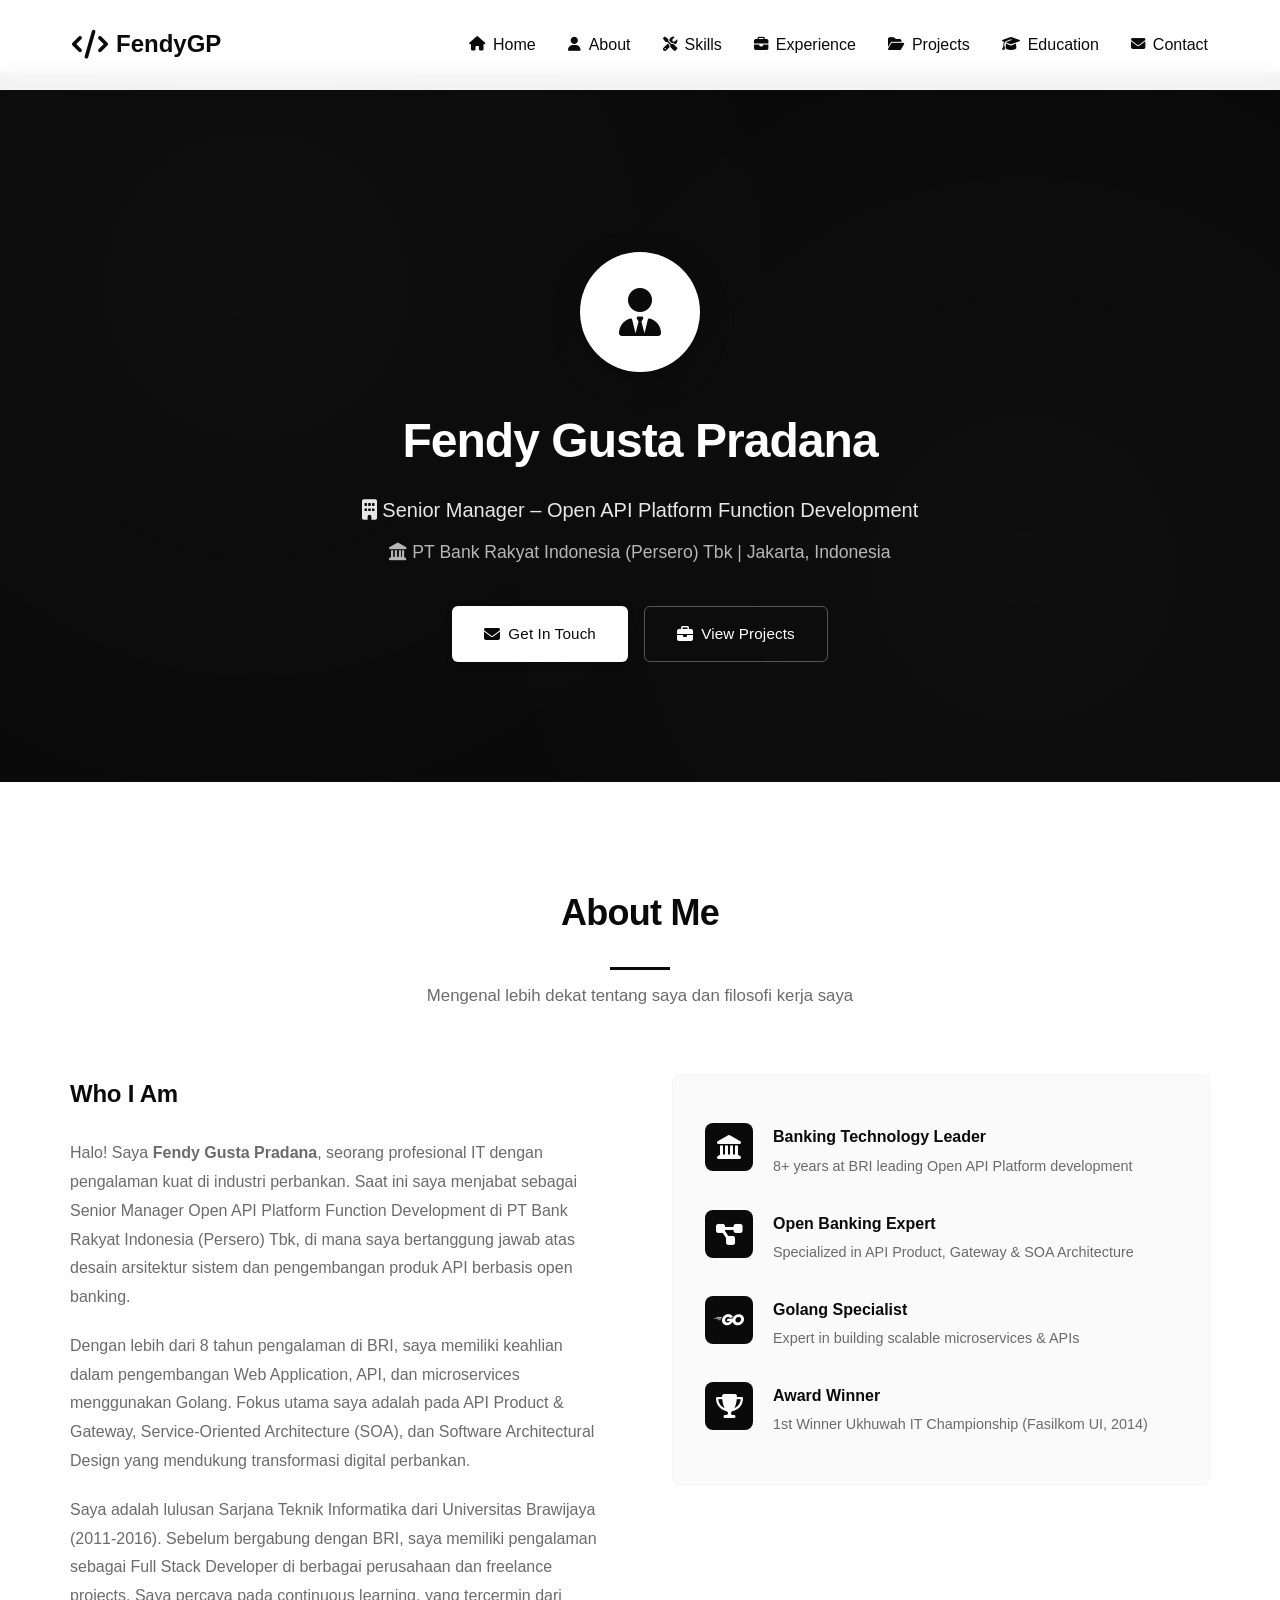
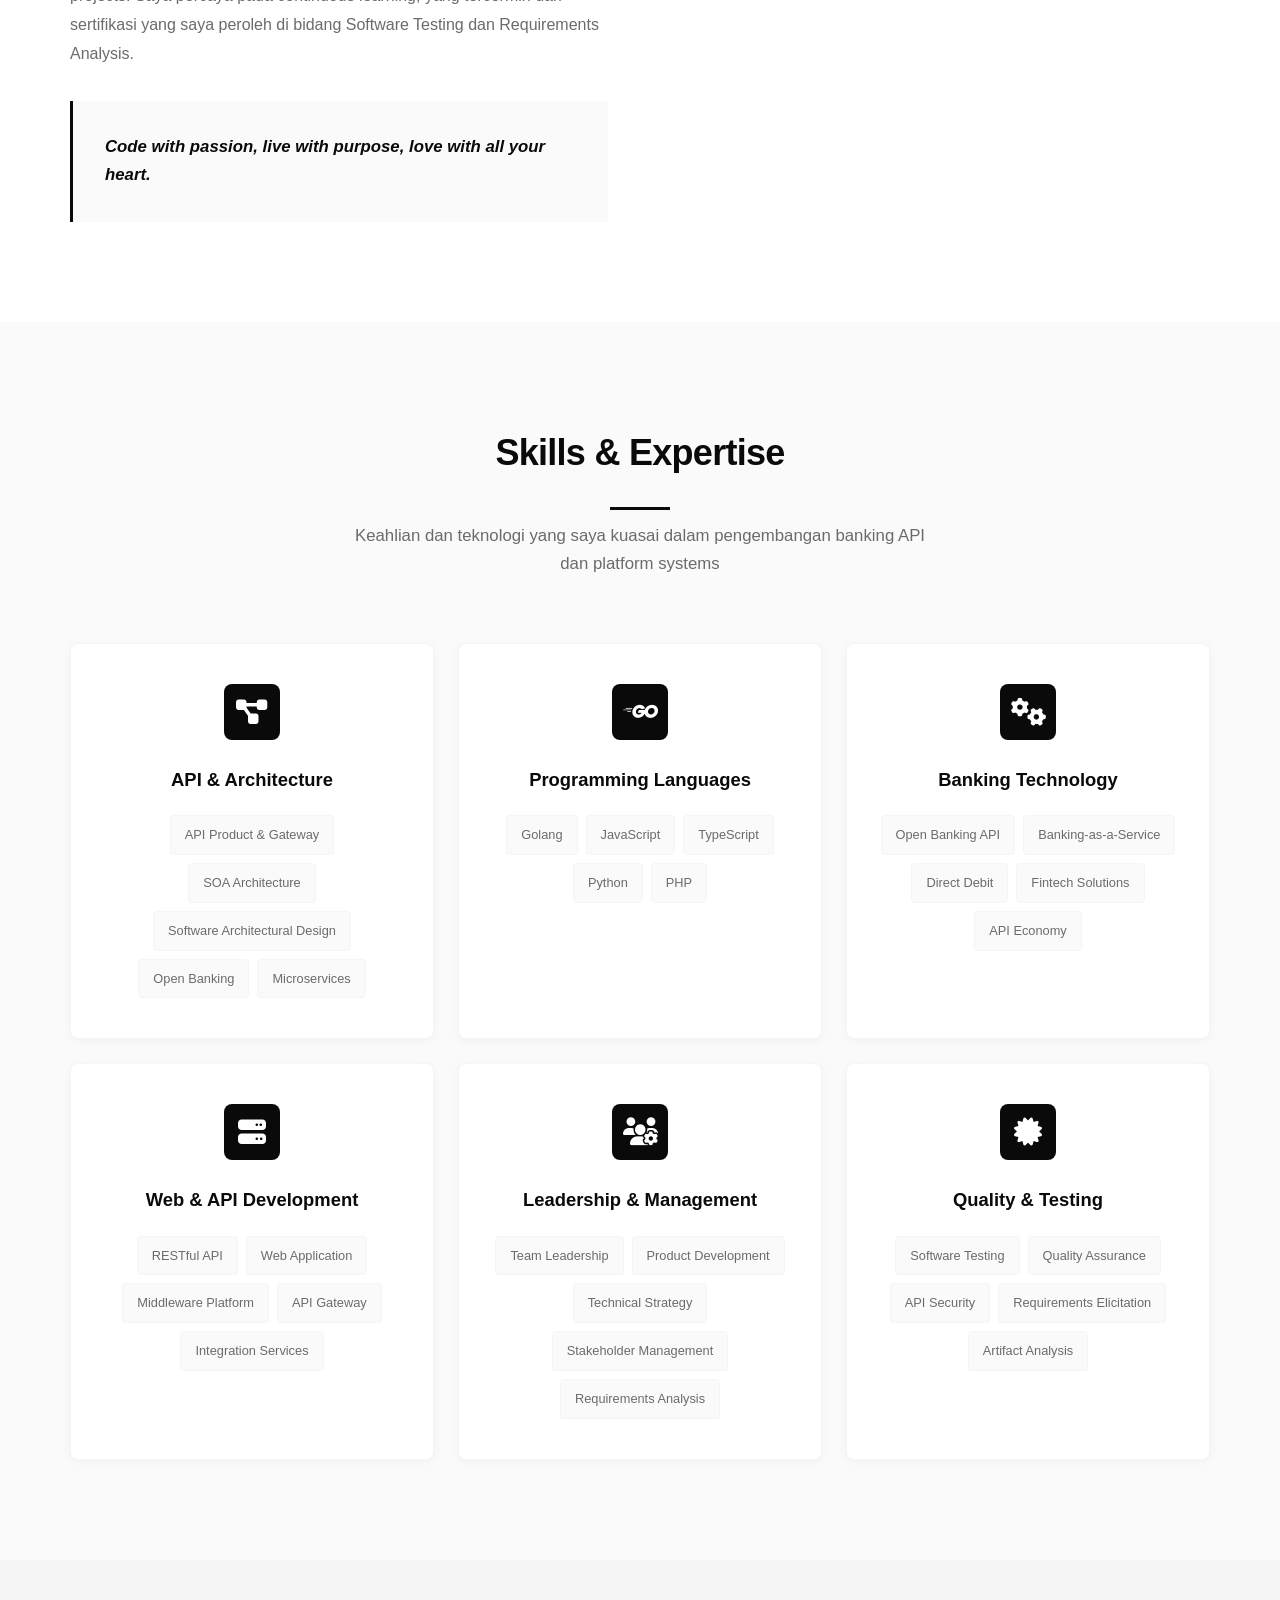
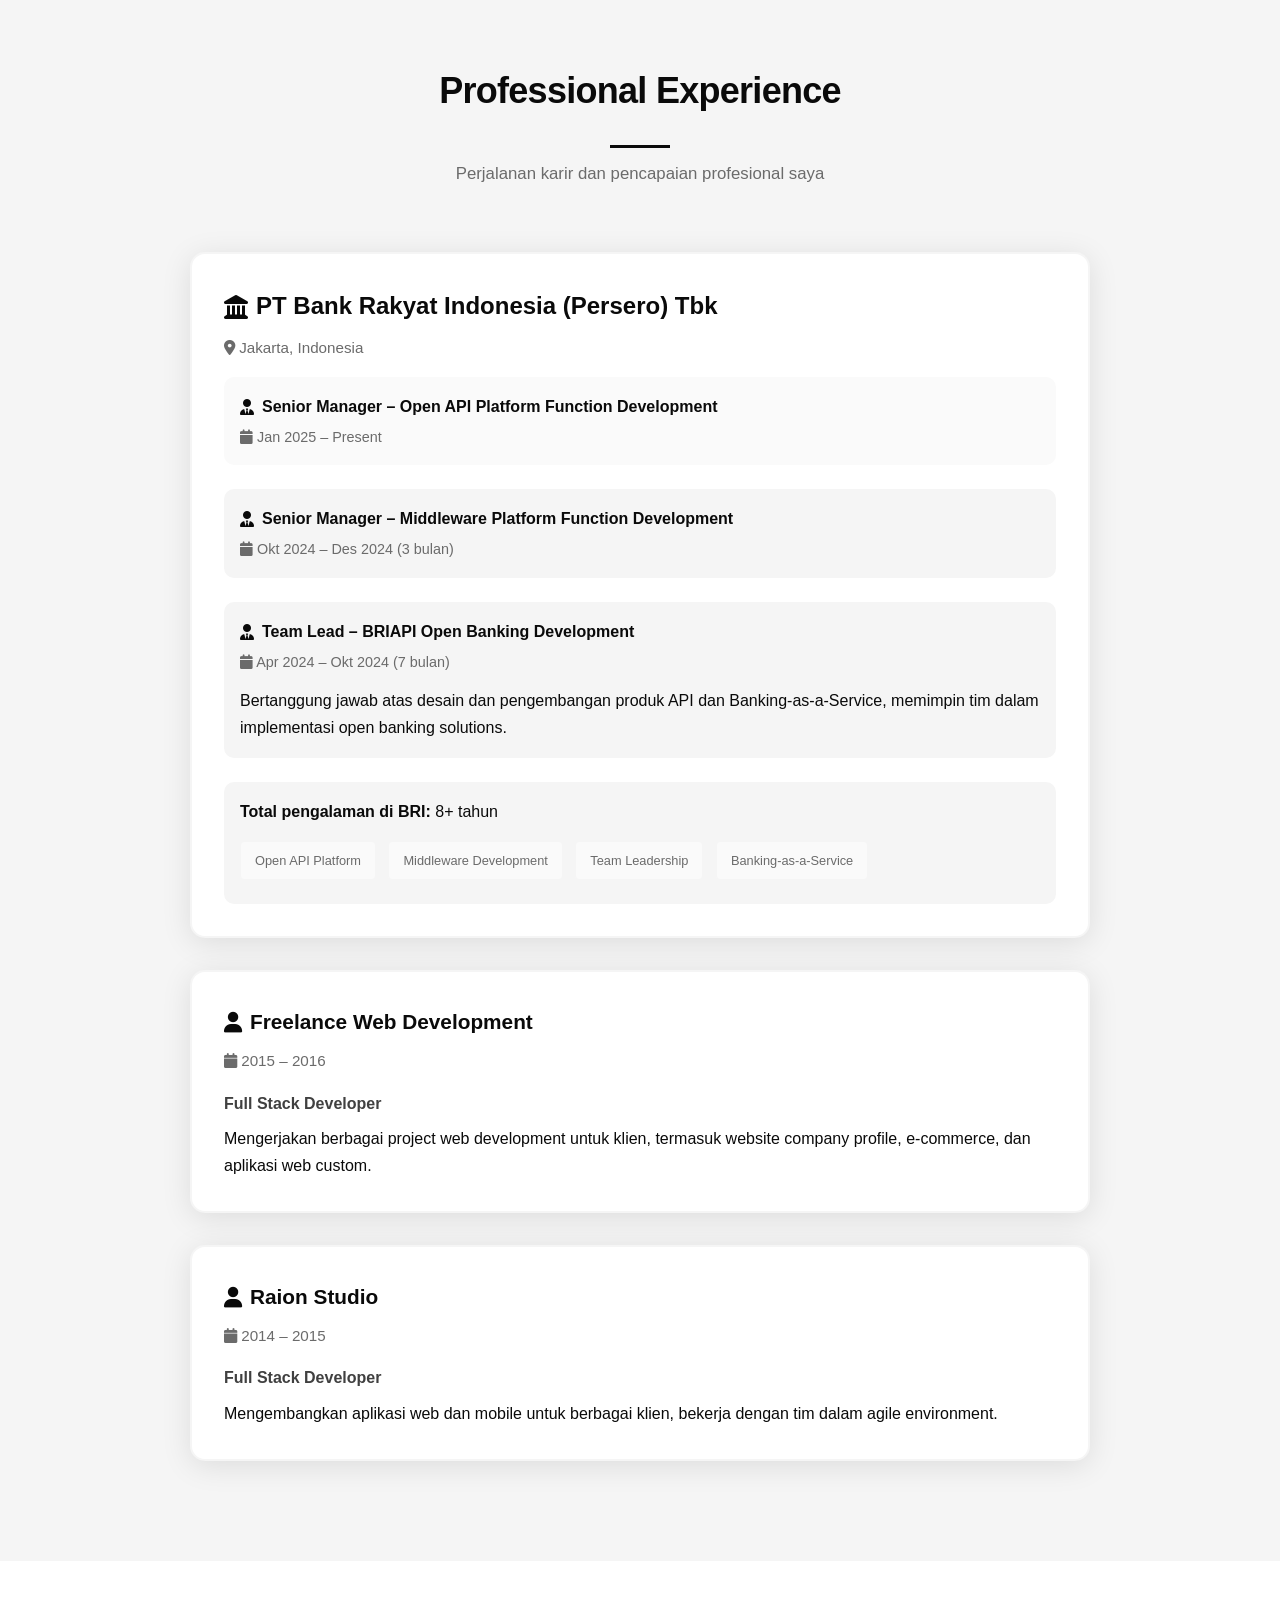
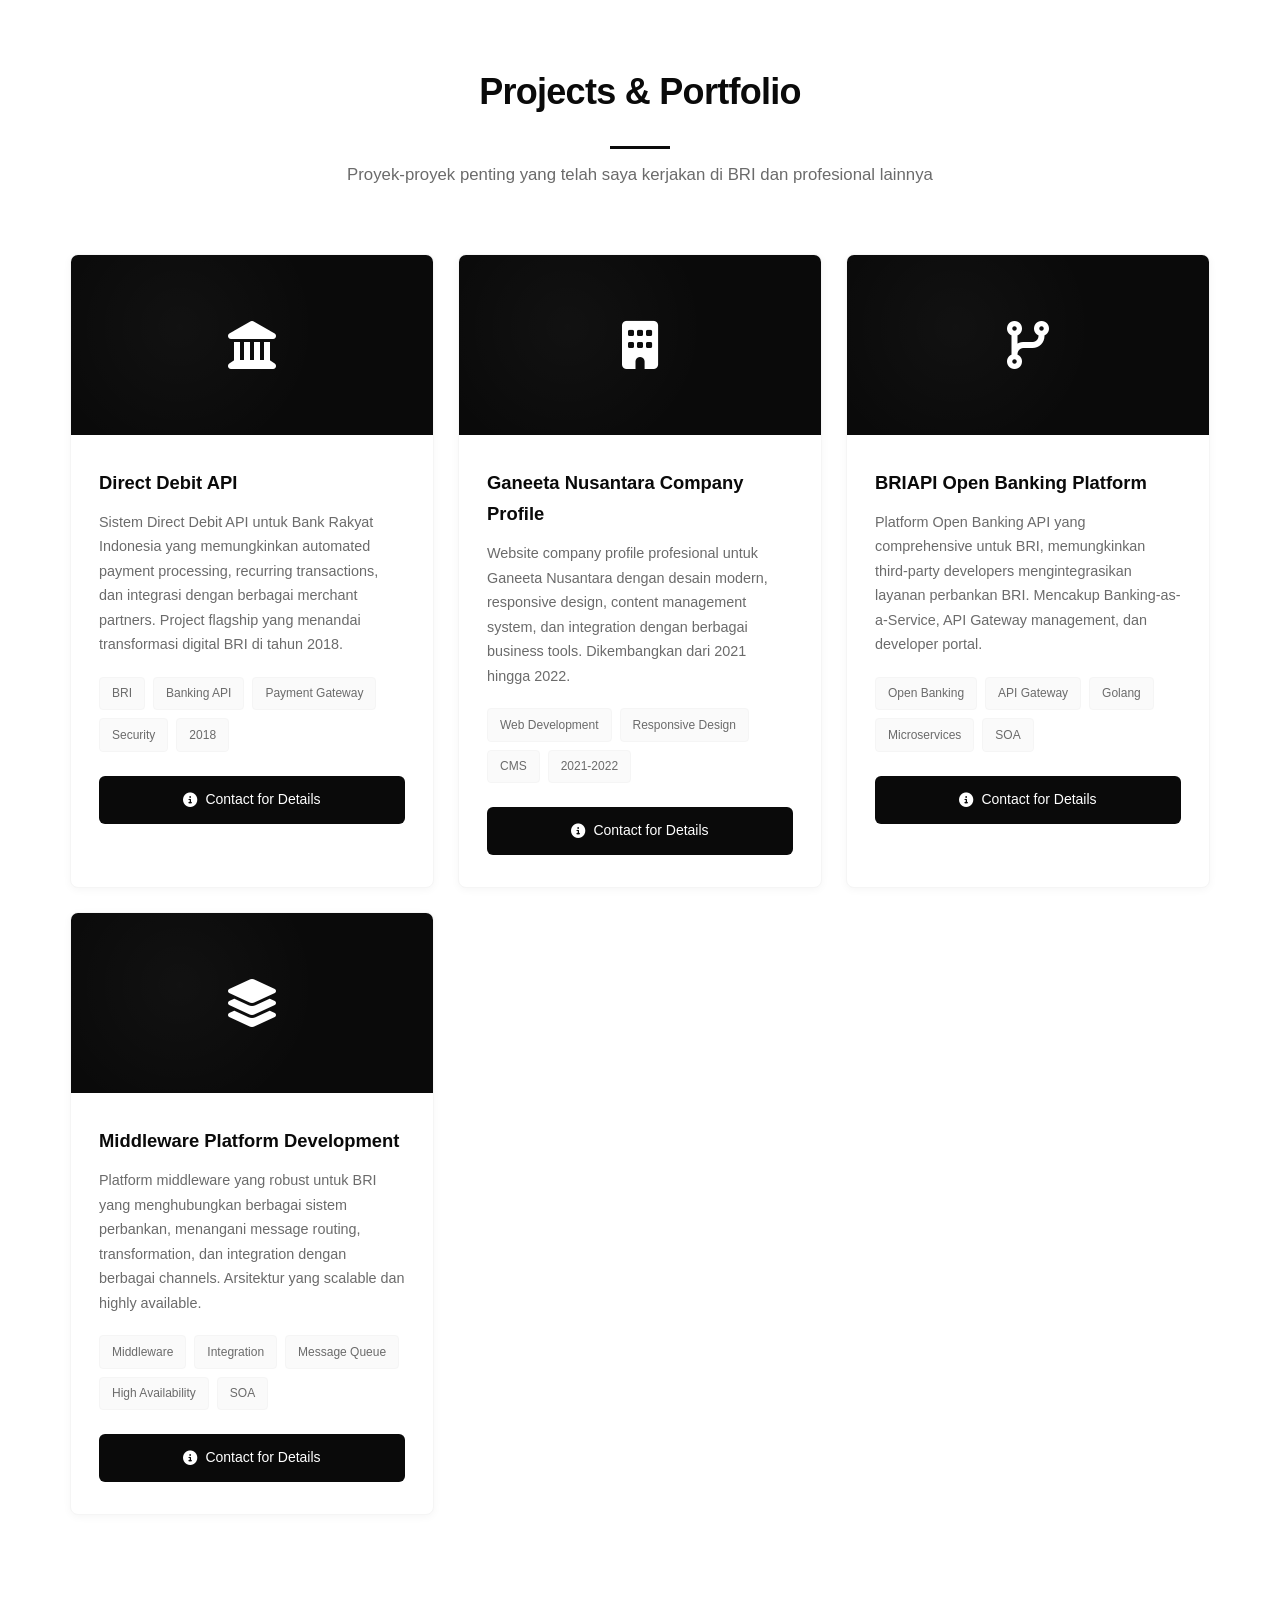
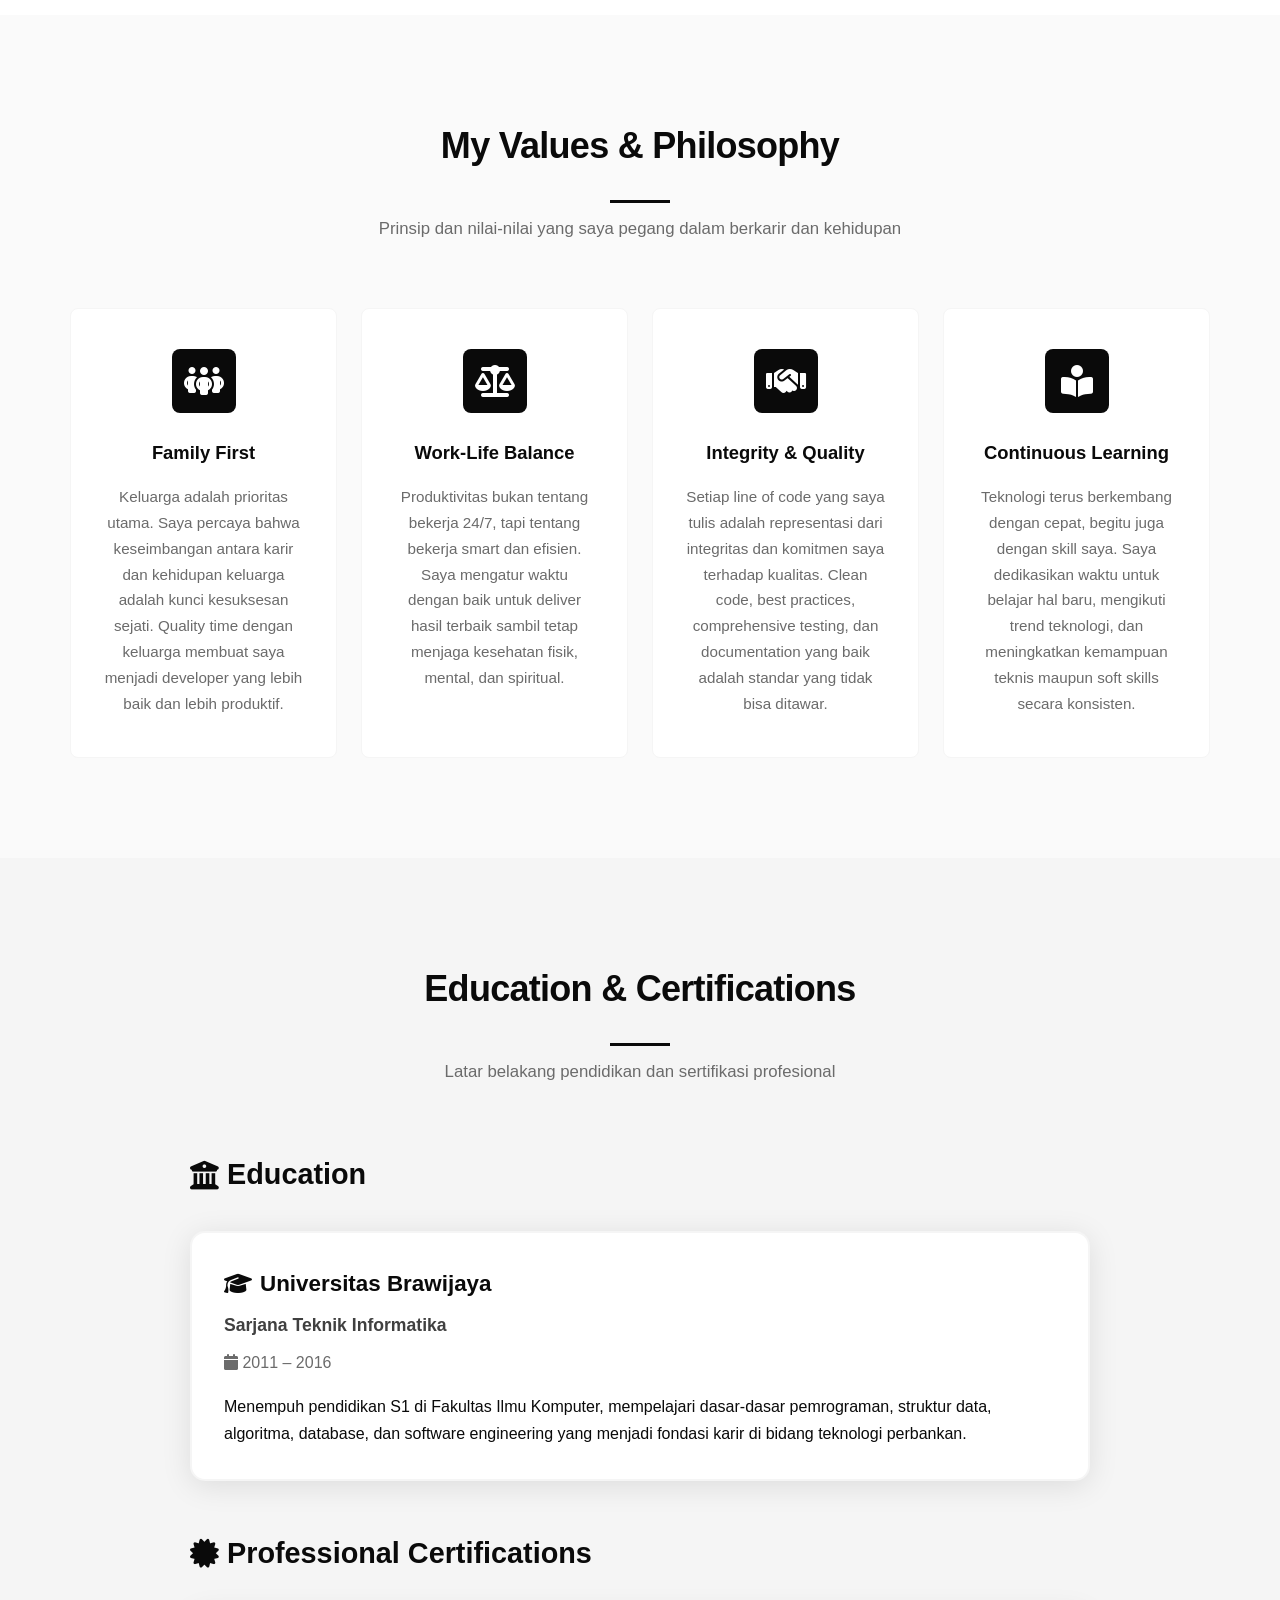
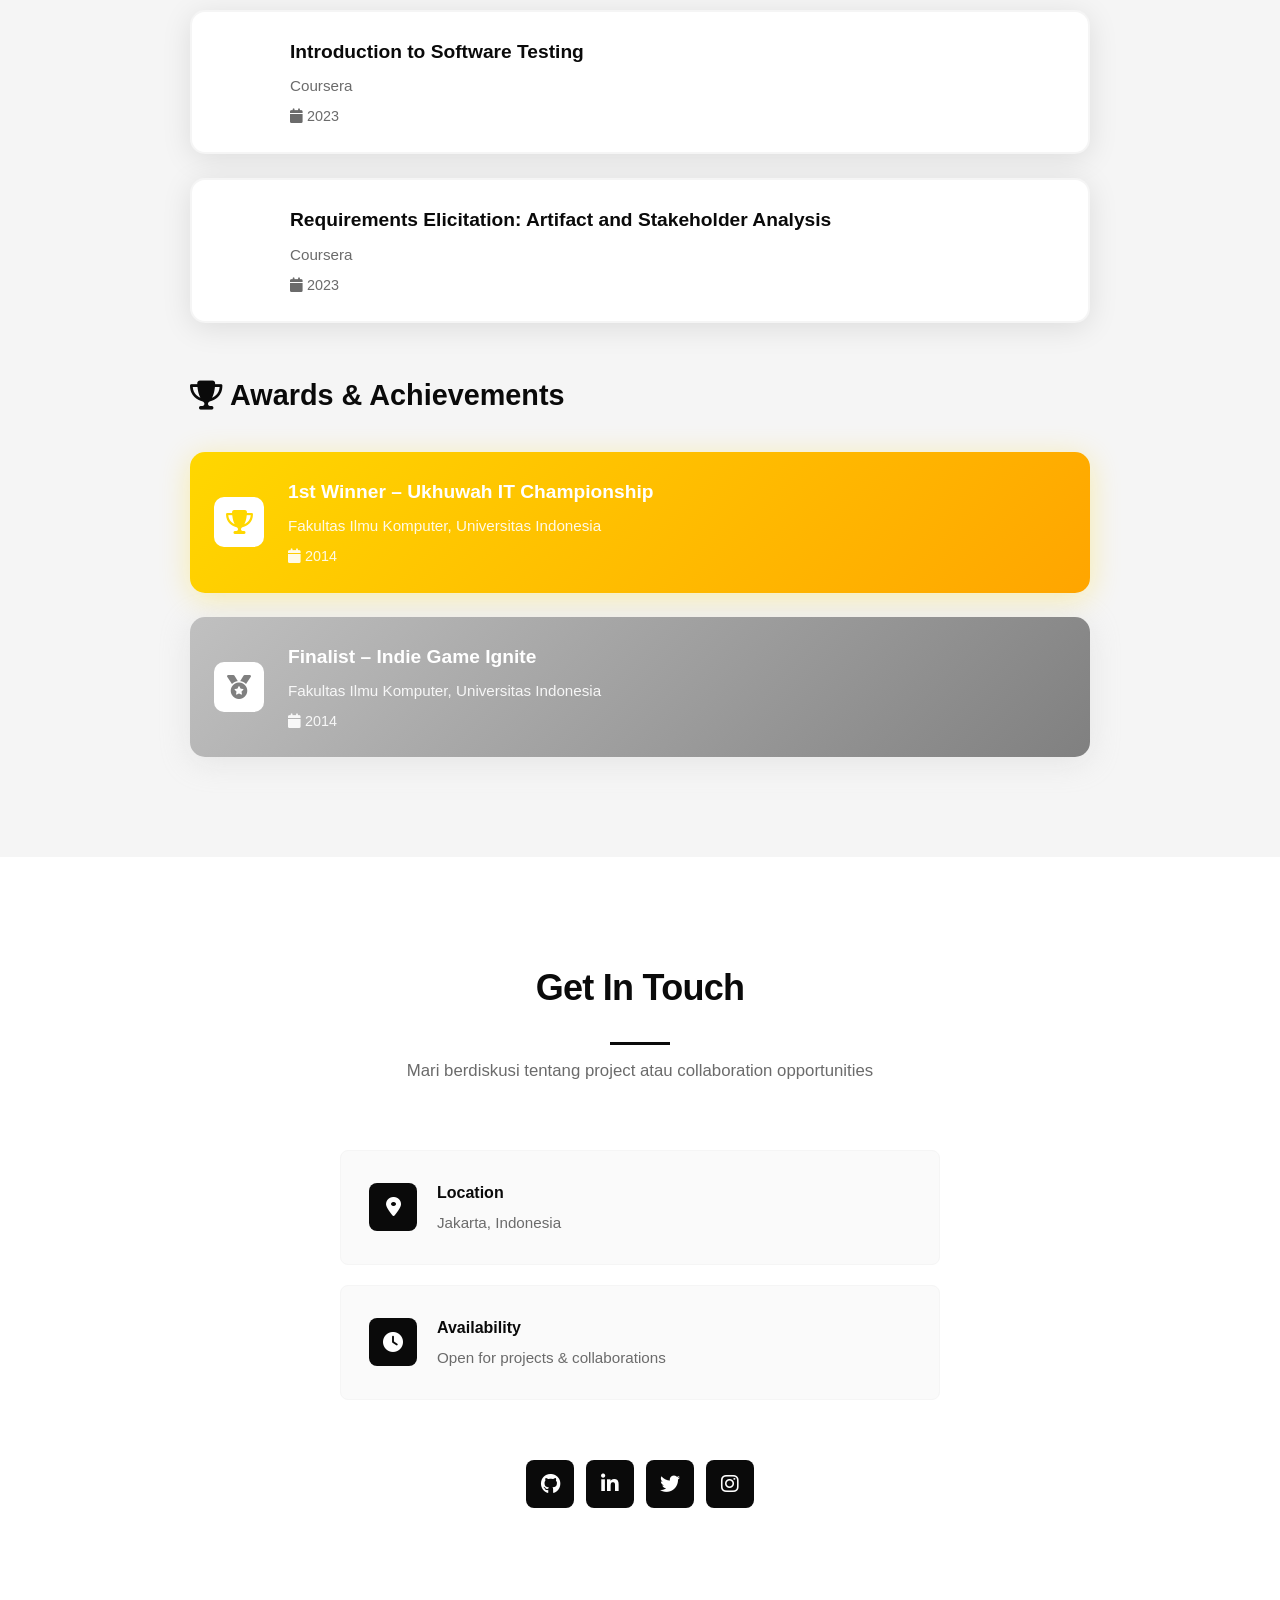
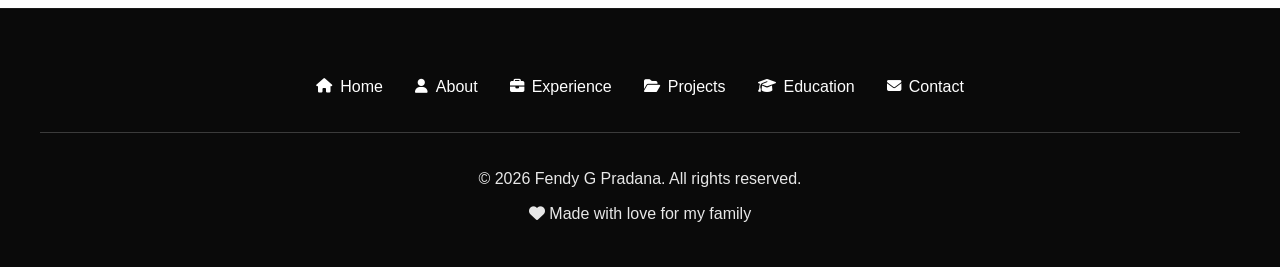
==== commit 4a1f3f20: "Refine to modern minimalist clean theme with enhanced responsive design Design Simplification: - Rem" ====
--- a/index.html
+++ b/index.html
@@ -28,23 +28,27 @@
         }
 
         body {
-            font-family: 'Segoe UI', Tahoma, Geneva, Verdana, sans-serif;
-            line-height: 1.6;
+            font-family: -apple-system, BlinkMacSystemFont, 'Segoe UI', 'Inter', 'Roboto', sans-serif;
+            line-height: 1.7;
             color: var(--text-dark);
             overflow-x: hidden;
             background: var(--white);
+            font-size: 16px;
+            -webkit-font-smoothing: antialiased;
+            -moz-osx-font-smoothing: grayscale;
         }
 
         /* Navigation */
         nav {
-            background: var(--white);
-            padding: 1rem 0;
+            background: rgba(255, 255, 255, 0.95);
+            backdrop-filter: blur(10px);
+            padding: 1.5rem 0;
             position: fixed;
             width: 100%;
             top: 0;
             z-index: 1000;
-            box-shadow: 0 2px 15px var(--shadow);
-            border-bottom: 2px solid var(--light-gray);
+            box-shadow: 0 1px 0 var(--light-gray);
+            transition: all 0.3s ease;
         }
 
         .nav-container {
@@ -110,14 +114,13 @@
 
         /* Hero Section */
         .hero {
-            background: linear-gradient(135deg, var(--dark-gray) 0%, var(--primary-black) 100%);
+            background: var(--primary-black);
             color: var(--white);
-            padding: 150px 2rem 100px;
+            padding: 180px 2rem 120px;
             text-align: center;
-            margin-top: 70px;
+            margin-top: 72px;
             position: relative;
             overflow: hidden;
-            z-index: 1;
         }
 
         .hero::before {
@@ -128,33 +131,9 @@
             right: 0;
             bottom: 0;
             background-image:
-                radial-gradient(circle at 20% 50%, rgba(255, 255, 255, 0.03) 0%, transparent 50%),
-                radial-gradient(circle at 80% 80%, rgba(255, 255, 255, 0.03) 0%, transparent 50%);
-            z-index: 1;
-        }
-
-        .hero::after {
-            content: '';
-            position: absolute;
-            top: -50%;
-            left: -50%;
-            width: 200%;
-            height: 200%;
-            background:
-                repeating-linear-gradient(
-                    45deg,
-                    transparent,
-                    transparent 60px,
-                    rgba(255, 255, 255, 0.02) 60px,
-                    rgba(255, 255, 255, 0.02) 61px
-                );
-            animation: slidePattern 20s linear infinite;
-            z-index: 1;
-        }
-
-        @keyframes slidePattern {
-            0% { transform: translate(0, 0); }
-            100% { transform: translate(84.85px, 84.85px); }
+                radial-gradient(circle at 20% 30%, rgba(255, 255, 255, 0.02) 0%, transparent 50%),
+                radial-gradient(circle at 80% 70%, rgba(255, 255, 255, 0.02) 0%, transparent 50%);
+            pointer-events: none;
         }
 
         .hero-content {
@@ -165,52 +144,48 @@
         }
 
         .hero-image {
-            width: 180px;
-            height: 180px;
+            width: 120px;
+            height: 120px;
             border-radius: 50%;
-            border: 5px solid var(--white);
-            margin: 0 auto 2rem;
+            border: 3px solid rgba(255, 255, 255, 0.2);
+            margin: 0 auto 2.5rem;
             background: var(--white);
             display: flex;
             align-items: center;
             justify-content: center;
-            font-size: 4rem;
+            font-size: 3rem;
             color: var(--primary-black);
-            box-shadow: 0 15px 40px rgba(0,0,0,0.3), 0 0 0 15px rgba(255,255,255,0.05);
-            animation: float 3s ease-in-out infinite;
-            position: relative;
-            z-index: 10;
-        }
-
-        @keyframes float {
-            0%, 100% { transform: translateY(0px); }
-            50% { transform: translateY(-10px); }
+            box-shadow: 0 8px 32px rgba(0,0,0,0.2);
+            transition: all 0.3s ease;
+        }
+
+        .hero-image:hover {
+            transform: translateY(-4px);
+            box-shadow: 0 12px 40px rgba(0,0,0,0.3);
         }
 
         .hero h1 {
             font-size: 3rem;
-            margin-bottom: 1rem;
-            animation: fadeInUp 0.8s ease-out;
+            margin-bottom: 1.5rem;
+            font-weight: 700;
+            letter-spacing: -0.02em;
+            line-height: 1.2;
         }
 
         .hero .tagline {
-            font-size: 1.3rem;
-            margin-bottom: 0.5rem;
-            opacity: 0.95;
-            display: flex;
-            align-items: center;
-            justify-content: center;
-            gap: 0.5rem;
+            font-size: 1.25rem;
+            margin-bottom: 0.75rem;
+            opacity: 0.9;
+            font-weight: 400;
+            line-height: 1.6;
         }
 
         .hero .subtitle {
             font-size: 1.1rem;
-            margin-bottom: 2rem;
-            opacity: 0.9;
-            display: flex;
-            align-items: center;
-            justify-content: center;
-            gap: 0.5rem;
+            margin-bottom: 2.5rem;
+            opacity: 0.7;
+            font-weight: 300;
+            line-height: 1.6;
         }
 
         .cta-buttons {
@@ -221,312 +196,242 @@
         }
 
         .btn {
-            padding: 12px 30px;
+            padding: 14px 32px;
             border: none;
-            border-radius: 50px;
-            font-size: 1rem;
-            font-weight: 600;
+            border-radius: 6px;
+            font-size: 0.95rem;
+            font-weight: 500;
             cursor: pointer;
-            transition: all 0.3s;
+            transition: all 0.2s ease;
             text-decoration: none;
             display: inline-flex;
             align-items: center;
             gap: 0.5rem;
+            letter-spacing: 0.01em;
         }
 
         .btn i {
-            font-size: 1.1rem;
+            font-size: 1rem;
         }
 
         .btn-primary {
             background: var(--white);
             color: var(--primary-black);
+            box-shadow: 0 2px 8px rgba(0, 0, 0, 0.1);
         }
 
         .btn-primary:hover {
-            background: var(--light-gray);
+            background: var(--extra-light-gray);
             transform: translateY(-2px);
-            box-shadow: 0 5px 20px rgba(255, 255, 255, 0.3);
+            box-shadow: 0 4px 12px rgba(0, 0, 0, 0.15);
         }
 
         .btn-secondary {
             background: transparent;
             color: var(--white);
-            border: 2px solid var(--white);
+            border: 1.5px solid rgba(255, 255, 255, 0.3);
         }
 
         .btn-secondary:hover {
-            background: var(--white);
-            color: var(--primary-black);
+            background: rgba(255, 255, 255, 0.1);
+            border-color: var(--white);
             transform: translateY(-2px);
         }
 
         /* Section Styling */
         section {
-            padding: 80px 2rem;
+            padding: 100px 2rem;
         }
 
         .container {
-            max-width: 1200px;
+            max-width: 1140px;
             margin: 0 auto;
         }
 
         .section-title {
             text-align: center;
-            font-size: 2.5rem;
+            font-size: 2.25rem;
             color: var(--primary-black);
-            margin-bottom: 1rem;
-            position: relative;
-            padding-bottom: 1rem;
-            display: flex;
-            align-items: center;
-            justify-content: center;
-            gap: 1rem;
+            margin-bottom: 0.75rem;
+            font-weight: 700;
+            letter-spacing: -0.02em;
         }
 
         .section-title i {
-            font-size: 2rem;
+            display: none;
         }
 
         .section-subtitle {
             text-align: center;
             color: var(--text-light);
-            margin-bottom: 3rem;
-            font-size: 1.1rem;
+            margin-bottom: 4rem;
+            font-size: 1.05rem;
+            font-weight: 400;
+            max-width: 600px;
+            margin-left: auto;
+            margin-right: auto;
         }
 
         .section-title::after {
             content: '';
-            position: absolute;
-            bottom: 0;
-            left: 50%;
-            transform: translateX(-50%);
-            width: 80px;
-            height: 4px;
-            background: linear-gradient(90deg, var(--medium-gray) 0%, var(--primary-black) 50%, var(--medium-gray) 100%);
-            border-radius: 2px;
+            display: block;
+            width: 60px;
+            height: 3px;
+            background: var(--primary-black);
+            margin: 1.5rem auto 0;
         }
 
         /* About Section */
         .about {
-            background: var(--light-gray);
-            position: relative;
-            z-index: 10;
+            background: var(--white);
         }
 
         .about-content {
             display: grid;
             grid-template-columns: 1fr 1fr;
-            gap: 3rem;
-            align-items: center;
+            gap: 4rem;
+            align-items: start;
         }
 
         .about-text h3 {
             color: var(--primary-black);
-            margin-bottom: 1rem;
-            font-size: 1.8rem;
-            display: flex;
-            align-items: center;
-            gap: 0.5rem;
+            margin-bottom: 1.5rem;
+            font-size: 1.5rem;
+            font-weight: 600;
+            letter-spacing: -0.01em;
         }
 
         .about-text h3 i {
-            font-size: 1.5rem;
+            display: none;
         }
 
         .about-text p {
             color: var(--text-light);
-            margin-bottom: 1rem;
+            margin-bottom: 1.25rem;
             line-height: 1.8;
+            font-size: 1rem;
         }
 
         .about-text .quote {
-            background: var(--white);
-            padding: 1.5rem;
-            border-left: 4px solid var(--primary-black);
-            border-radius: 8px;
-            margin-top: 1.5rem;
+            background: var(--extra-light-gray);
+            padding: 2rem;
+            border-left: 3px solid var(--primary-black);
+            border-radius: 0;
+            margin-top: 2rem;
             font-style: italic;
             color: var(--text-dark);
-            position: relative;
+            font-size: 1.05rem;
+            line-height: 1.7;
         }
 
         .about-text .quote i {
-            color: var(--accent-gray);
-            margin-right: 0.5rem;
+            display: none;
         }
 
         .about-icon-box {
-            background: var(--white);
-            padding: 2rem;
-            border-radius: 15px;
-            box-shadow: 0 5px 30px var(--shadow);
-            border: 2px solid var(--light-gray);
-            position: relative;
-            overflow: hidden;
-        }
-
-        .about-icon-box::before {
-            content: '';
-            position: absolute;
-            top: -50%;
-            right: -50%;
-            width: 100%;
-            height: 100%;
-            background: radial-gradient(circle, rgba(0, 0, 0, 0.02) 0%, transparent 70%);
+            background: var(--extra-light-gray);
+            padding: 3rem 2rem;
+            border-radius: 8px;
+            border: 1px solid var(--light-gray);
         }
 
         .about-features {
             display: grid;
-            gap: 1.5rem;
+            gap: 2rem;
         }
 
         .feature-item {
             display: flex;
-            align-items: center;
-            gap: 1rem;
-            padding: 1rem;
-            background: var(--light-gray);
-            border-radius: 10px;
-            transition: all 0.3s;
+            align-items: flex-start;
+            gap: 1.25rem;
+            transition: all 0.2s ease;
         }
 
         .feature-item:hover {
-            background: var(--extra-light-gray);
-            transform: translateX(5px);
+            transform: translateX(4px);
         }
 
         .feature-icon {
-            width: 60px;
-            height: 60px;
+            width: 48px;
+            height: 48px;
             background: var(--primary-black);
             color: var(--white);
-            border-radius: 12px;
+            border-radius: 8px;
             display: flex;
             align-items: center;
             justify-content: center;
-            font-size: 1.8rem;
+            font-size: 1.5rem;
             flex-shrink: 0;
-            position: relative;
-        }
-
-        .feature-icon::after {
-            content: '';
-            position: absolute;
-            inset: -2px;
-            background: linear-gradient(45deg, var(--medium-gray), var(--primary-black));
-            border-radius: 14px;
-            z-index: -1;
-            opacity: 0;
-            transition: opacity 0.3s;
-        }
-
-        .feature-item:hover .feature-icon::after {
-            opacity: 1;
+            transition: transform 0.2s ease;
+        }
+
+        .feature-item:hover .feature-icon {
+            transform: scale(1.05);
         }
 
         .feature-text h4 {
             color: var(--primary-black);
-            margin-bottom: 0.3rem;
-            font-size: 1.1rem;
+            margin-bottom: 0.25rem;
+            font-size: 1rem;
+            font-weight: 600;
         }
 
         .feature-text p {
             color: var(--text-light);
             font-size: 0.9rem;
+            line-height: 1.6;
         }
 
         /* Skills Section */
         .skills {
-            background: var(--white);
-            position: relative;
-            z-index: 10;
+            background: var(--extra-light-gray);
         }
 
         .skills-grid {
             display: grid;
-            grid-template-columns: repeat(auto-fit, minmax(280px, 1fr));
-            gap: 2rem;
+            grid-template-columns: repeat(auto-fit, minmax(300px, 1fr));
+            gap: 1.5rem;
         }
 
         .skill-card {
             background: var(--white);
-            padding: 2rem;
-            border-radius: 15px;
-            box-shadow: 0 5px 30px var(--shadow);
+            padding: 2.5rem 2rem;
+            border-radius: 8px;
+            box-shadow: 0 2px 8px rgba(0,0,0,0.04);
             text-align: center;
-            transition: all 0.3s;
-            border: 2px solid var(--light-gray);
-            position: relative;
-            overflow: hidden;
-        }
-
-        .skill-card::before {
-            content: '';
-            position: absolute;
-            top: 0;
-            left: -100%;
-            width: 100%;
-            height: 100%;
-            background: linear-gradient(90deg, transparent, rgba(0,0,0,0.02), transparent);
-            transition: left 0.5s;
-        }
-
-        .skill-card:hover::before {
-            left: 100%;
+            transition: all 0.2s ease;
+            border: 1px solid var(--light-gray);
         }
 
         .skill-card:hover {
-            transform: translateY(-10px);
-            box-shadow: 0 10px 40px var(--shadow-hover);
+            transform: translateY(-4px);
+            box-shadow: 0 8px 24px rgba(0,0,0,0.08);
             border-color: var(--primary-black);
         }
 
         .skill-icon {
-            width: 80px;
-            height: 80px;
+            width: 56px;
+            height: 56px;
             background: var(--primary-black);
             color: var(--white);
-            border-radius: 50%;
+            border-radius: 8px;
             display: flex;
             align-items: center;
             justify-content: center;
-            font-size: 2.5rem;
+            font-size: 1.75rem;
             margin: 0 auto 1.5rem;
-            transition: all 0.3s;
-            position: relative;
-        }
-
-        .skill-icon::after {
-            content: '';
-            position: absolute;
-            inset: -3px;
-            border-radius: 50%;
-            background: conic-gradient(from 180deg, var(--medium-gray), var(--primary-black), var(--medium-gray));
-            z-index: -1;
-            opacity: 0;
-            transition: opacity 0.3s;
+            transition: transform 0.2s ease;
         }
 
         .skill-card:hover .skill-icon {
-            background: var(--dark-gray);
-            transform: scale(1.1) rotate(5deg);
-        }
-
-        .skill-card:hover .skill-icon::after {
-            opacity: 1;
-            animation: rotate 2s linear infinite;
-        }
-
-        @keyframes rotate {
-            0% { transform: rotate(0deg); }
-            100% { transform: rotate(360deg); }
+            transform: scale(1.05);
         }
 
         .skill-card h3 {
             color: var(--primary-black);
-            margin-bottom: 1rem;
-            font-size: 1.3rem;
+            margin-bottom: 1.25rem;
+            font-size: 1.15rem;
+            font-weight: 600;
         }
 
         .skill-tags {
@@ -537,60 +442,57 @@
         }
 
         .tag {
-            background: var(--light-gray);
-            padding: 0.5rem 1rem;
-            border-radius: 20px;
-            font-size: 0.85rem;
-            color: var(--primary-black);
-            font-weight: 600;
-            transition: all 0.3s;
-            border: 1px solid transparent;
+            background: var(--extra-light-gray);
+            padding: 0.5rem 0.875rem;
+            border-radius: 4px;
+            font-size: 0.8rem;
+            color: var(--text-light);
+            font-weight: 500;
+            transition: all 0.2s ease;
+            border: 1px solid var(--light-gray);
         }
 
         .tag:hover {
             background: var(--primary-black);
             color: var(--white);
-            border-color: var(--medium-gray);
+            border-color: var(--primary-black);
         }
 
         /* Projects Section */
         .projects {
-            background: var(--light-gray);
-            position: relative;
-            z-index: 10;
+            background: var(--white);
         }
 
         .projects-grid {
             display: grid;
             grid-template-columns: repeat(auto-fit, minmax(320px, 1fr));
-            gap: 2rem;
+            gap: 1.5rem;
         }
 
         .project-card {
             background: var(--white);
-            border-radius: 15px;
+            border-radius: 8px;
             overflow: hidden;
-            box-shadow: 0 5px 30px var(--shadow);
-            transition: all 0.3s;
-            border: 2px solid var(--light-gray);
+            box-shadow: 0 2px 8px rgba(0,0,0,0.04);
+            transition: all 0.2s ease;
+            border: 1px solid var(--light-gray);
         }
 
         .project-card:hover {
-            transform: translateY(-10px);
-            box-shadow: 0 15px 50px var(--shadow-hover);
+            transform: translateY(-4px);
+            box-shadow: 0 8px 24px rgba(0,0,0,0.08);
             border-color: var(--primary-black);
         }
 
         .project-image {
-            height: 200px;
-            background: linear-gradient(135deg, var(--dark-gray) 0%, var(--primary-black) 100%);
+            height: 180px;
+            background: var(--primary-black);
             display: flex;
             align-items: center;
             justify-content: center;
             color: var(--white);
-            font-size: 4rem;
+            font-size: 3rem;
             position: relative;
-            overflow: hidden;
         }
 
         .project-image::before {
@@ -600,177 +502,139 @@
             left: 0;
             right: 0;
             bottom: 0;
-            background:
-                repeating-linear-gradient(0deg, transparent, transparent 2px, rgba(255,255,255,0.03) 2px, rgba(255,255,255,0.03) 4px),
-                repeating-linear-gradient(90deg, transparent, transparent 2px, rgba(255,255,255,0.03) 2px, rgba(255,255,255,0.03) 4px);
-        }
-
-        .project-image::after {
-            content: '';
-            position: absolute;
-            top: -50%;
-            left: -50%;
-            width: 200%;
-            height: 200%;
-            background: radial-gradient(circle, rgba(255,255,255,0.05) 0%, transparent 70%);
-            animation: pulse 4s ease-in-out infinite;
-        }
-
-        @keyframes pulse {
-            0%, 100% { transform: scale(1) rotate(0deg); opacity: 0.5; }
-            50% { transform: scale(1.1) rotate(5deg); opacity: 0.8; }
+            background-image:
+                radial-gradient(circle at 30% 40%, rgba(255,255,255,0.03) 0%, transparent 50%);
         }
 
         .project-content {
-            padding: 1.5rem;
+            padding: 2rem 1.75rem;
         }
 
         .project-content h3 {
             color: var(--primary-black);
-            margin-bottom: 0.5rem;
-            display: flex;
-            align-items: center;
-            gap: 0.5rem;
+            margin-bottom: 0.75rem;
+            font-size: 1.15rem;
+            font-weight: 600;
         }
 
         .project-content h3 i {
-            font-size: 1.2rem;
+            display: none;
         }
 
         .project-content p {
             color: var(--text-light);
-            margin-bottom: 1rem;
-            font-size: 0.95rem;
-            line-height: 1.6;
+            margin-bottom: 1.25rem;
+            font-size: 0.9rem;
+            line-height: 1.7;
         }
 
         .project-tech {
             display: flex;
             flex-wrap: wrap;
             gap: 0.5rem;
-            margin-bottom: 1rem;
+            margin-bottom: 1.5rem;
         }
 
         .tech-tag {
-            background: var(--light-gray);
-            padding: 0.4rem 1rem;
-            border-radius: 15px;
-            font-size: 0.8rem;
-            color: var(--accent-gray);
-            font-weight: 600;
+            background: var(--extra-light-gray);
+            padding: 0.35rem 0.75rem;
+            border-radius: 4px;
+            font-size: 0.75rem;
+            color: var(--text-light);
+            font-weight: 500;
+            border: 1px solid var(--light-gray);
         }
 
         .project-links {
             display: flex;
-            gap: 1rem;
+            gap: 0.75rem;
         }
 
         .project-link {
             flex: 1;
-            padding: 0.7rem 1rem;
+            padding: 0.75rem 1rem;
             background: var(--primary-black);
             color: var(--white);
             text-decoration: none;
-            border-radius: 8px;
-            font-size: 0.9rem;
-            transition: all 0.3s;
+            border-radius: 6px;
+            font-size: 0.875rem;
+            transition: all 0.2s ease;
             display: flex;
             align-items: center;
             justify-content: center;
             gap: 0.5rem;
-            font-weight: 600;
+            font-weight: 500;
         }
 
         .project-link:hover {
             background: var(--dark-gray);
             transform: translateY(-2px);
-            box-shadow: 0 4px 12px rgba(0,0,0,0.2);
         }
 
         .project-link i {
-            font-size: 1rem;
+            font-size: 0.9rem;
         }
 
         /* Values Section */
         .values {
-            background: var(--white);
-            position: relative;
-            z-index: 10;
+            background: var(--extra-light-gray);
         }
 
         .values-grid {
             display: grid;
             grid-template-columns: repeat(auto-fit, minmax(260px, 1fr));
-            gap: 2rem;
+            gap: 1.5rem;
+        }
+
+        .value-card {
+            padding: 2.5rem 2rem;
+            background: var(--white);
+            border-radius: 8px;
+            transition: all 0.2s ease;
+            border: 1px solid var(--light-gray);
             text-align: center;
         }
 
-        .value-card {
-            padding: 2rem;
-            background: var(--light-gray);
-            border-radius: 15px;
-            transition: all 0.3s;
-            border: 2px solid transparent;
-        }
-
         .value-card:hover {
-            background: var(--white);
+            transform: translateY(-4px);
+            box-shadow: 0 8px 24px rgba(0,0,0,0.08);
             border-color: var(--primary-black);
-            box-shadow: 0 10px 40px var(--shadow-hover);
-            transform: translateY(-5px);
         }
 
         .value-icon {
-            width: 100px;
-            height: 100px;
+            width: 64px;
+            height: 64px;
             background: var(--primary-black);
             color: var(--white);
-            border-radius: 50%;
+            border-radius: 8px;
             display: flex;
             align-items: center;
             justify-content: center;
-            font-size: 3rem;
+            font-size: 2rem;
             margin: 0 auto 1.5rem;
-            transition: all 0.3s;
-            position: relative;
-        }
-
-        .value-icon::before {
-            content: '';
-            position: absolute;
-            inset: -5px;
-            border-radius: 50%;
-            background: linear-gradient(45deg, var(--medium-gray), transparent, var(--medium-gray));
-            opacity: 0;
-            transition: opacity 0.3s;
-            z-index: -1;
+            transition: transform 0.2s ease;
         }
 
         .value-card:hover .value-icon {
-            background: var(--dark-gray);
-            transform: scale(1.1) rotate(5deg);
-        }
-
-        .value-card:hover .value-icon::before {
-            opacity: 1;
+            transform: scale(1.05);
         }
 
         .value-card h3 {
             color: var(--primary-black);
             margin-bottom: 1rem;
-            font-size: 1.3rem;
+            font-size: 1.15rem;
+            font-weight: 600;
         }
 
         .value-card p {
             color: var(--text-light);
-            line-height: 1.8;
+            line-height: 1.7;
+            font-size: 0.95rem;
         }
 
         /* Contact Section */
         .contact {
-            background: var(--light-gray);
-            position: relative;
-            z-index: 10;
+            background: var(--white);
         }
 
         .contact-content {
@@ -781,70 +645,60 @@
         .contact-info {
             display: flex;
             flex-direction: column;
-            gap: 1.5rem;
+            gap: 1.25rem;
         }
 
         .contact-item {
             display: flex;
             align-items: center;
-            gap: 1rem;
-            padding: 1.5rem;
-            background: var(--white);
-            border-radius: 12px;
-            box-shadow: 0 3px 20px var(--shadow);
-            transition: all 0.3s;
-            border: 2px solid var(--light-gray);
+            gap: 1.25rem;
+            padding: 1.75rem;
+            background: var(--extra-light-gray);
+            border-radius: 8px;
+            transition: all 0.2s ease;
+            border: 1px solid var(--light-gray);
         }
 
         .contact-item:hover {
             border-color: var(--primary-black);
-            transform: translateX(5px);
+            transform: translateX(4px);
+            background: var(--white);
         }
 
         .contact-item-icon {
-            width: 50px;
-            height: 50px;
+            width: 48px;
+            height: 48px;
             background: var(--primary-black);
             color: var(--white);
-            border-radius: 50%;
+            border-radius: 8px;
             display: flex;
             align-items: center;
             justify-content: center;
-            font-size: 1.5rem;
+            font-size: 1.25rem;
             flex-shrink: 0;
-            position: relative;
-        }
-
-        .contact-item-icon::after {
-            content: '';
-            position: absolute;
-            inset: -3px;
-            border-radius: 50%;
-            background: conic-gradient(var(--medium-gray), var(--primary-black), var(--medium-gray));
-            z-index: -1;
-            opacity: 0;
-            transition: opacity 0.3s;
-        }
-
-        .contact-item:hover .contact-item-icon::after {
-            opacity: 1;
-            animation: rotate 2s linear infinite;
+            transition: transform 0.2s ease;
+        }
+
+        .contact-item:hover .contact-item-icon {
+            transform: scale(1.05);
         }
 
         .contact-item-text h4 {
             color: var(--primary-black);
-            margin-bottom: 0.3rem;
-            font-size: 1.1rem;
+            margin-bottom: 0.25rem;
+            font-size: 1rem;
+            font-weight: 600;
         }
 
         .contact-item-text p {
             color: var(--text-light);
+            font-size: 0.95rem;
         }
 
         .contact-item-text a {
             color: var(--text-light);
             text-decoration: none;
-            transition: color 0.3s;
+            transition: color 0.2s ease;
         }
 
         .contact-item-text a:hover {
@@ -853,65 +707,38 @@
 
         .social-links {
             display: flex;
-            gap: 1rem;
+            gap: 0.75rem;
             justify-content: center;
-            margin-top: 2rem;
+            margin-top: 2.5rem;
             flex-wrap: wrap;
         }
 
         .social-link {
-            width: 50px;
-            height: 50px;
+            width: 48px;
+            height: 48px;
             background: var(--primary-black);
             color: var(--white);
-            border-radius: 50%;
+            border-radius: 8px;
             display: flex;
             align-items: center;
             justify-content: center;
-            font-size: 1.5rem;
+            font-size: 1.25rem;
             text-decoration: none;
-            transition: all 0.3s;
-            position: relative;
-        }
-
-        .social-link::before {
-            content: '';
-            position: absolute;
-            inset: 0;
-            border-radius: 50%;
-            background: linear-gradient(45deg, var(--medium-gray), var(--primary-black));
-            opacity: 0;
-            transition: opacity 0.3s;
-            z-index: -1;
+            transition: all 0.2s ease;
         }
 
         .social-link:hover {
             background: var(--dark-gray);
-            transform: translateY(-5px);
-            box-shadow: 0 5px 20px var(--shadow-hover);
-        }
-
-        .social-link:hover::before {
-            opacity: 1;
+            transform: translateY(-3px);
+            box-shadow: 0 4px 12px rgba(0,0,0,0.15);
         }
 
         /* Footer */
         footer {
             background: var(--primary-black);
             color: var(--white);
-            padding: 3rem 2rem 1.5rem;
-            position: relative;
-            overflow: hidden;
-        }
-
-        footer::before {
-            content: '';
-            position: absolute;
-            top: 0;
-            left: 0;
-            right: 0;
-            height: 2px;
-            background: linear-gradient(90deg, transparent, var(--medium-gray), transparent);
+            padding: 4rem 2rem 2rem;
+            border-top: 1px solid var(--dark-gray);
         }
 
         .footer-content {
@@ -969,15 +796,13 @@
             20% { transform: scale(0.9); }
         }
 
-        /* Animations */
-        @keyframes fadeInUp {
+        /* Simple fade in animation */
+        @keyframes fadeIn {
             from {
                 opacity: 0;
-                transform: translateY(30px);
             }
             to {
                 opacity: 1;
-                transform: translateY(0);
             }
         }
 
@@ -986,21 +811,21 @@
             position: fixed;
             bottom: 2rem;
             right: 2rem;
-            width: 50px;
-            height: 50px;
+            width: 48px;
+            height: 48px;
             background: var(--primary-black);
             color: var(--white);
-            border-radius: 50%;
+            border-radius: 8px;
             display: flex;
             align-items: center;
             justify-content: center;
-            font-size: 1.5rem;
+            font-size: 1.25rem;
             cursor: pointer;
             opacity: 0;
             visibility: hidden;
-            transition: all 0.3s;
+            transition: all 0.2s ease;
             z-index: 999;
-            box-shadow: 0 5px 20px var(--shadow-hover);
+            box-shadow: 0 4px 12px rgba(0,0,0,0.15);
         }
 
         .scroll-top.active {
@@ -1010,22 +835,32 @@
 
         .scroll-top:hover {
             background: var(--dark-gray);
-            transform: translateY(-5px);
+            transform: translateY(-3px);
+            box-shadow: 0 6px 16px rgba(0,0,0,0.2);
         }
 
         /* Responsive */
         @media (max-width: 768px) {
+            body {
+                font-size: 15px;
+            }
+
+            nav {
+                padding: 1.25rem 0;
+            }
+
             .nav-links {
                 display: none;
                 position: absolute;
                 top: 100%;
                 left: 0;
                 width: 100%;
-                background: var(--white);
+                background: rgba(255, 255, 255, 0.98);
+                backdrop-filter: blur(10px);
                 flex-direction: column;
                 padding: 1rem 0;
-                box-shadow: 0 5px 20px var(--shadow);
-                border-bottom: 2px solid var(--light-gray);
+                box-shadow: 0 4px 12px rgba(0,0,0,0.08);
+                border-bottom: 1px solid var(--light-gray);
             }
 
             .nav-links.active {
@@ -1033,7 +868,7 @@
             }
 
             .nav-links li {
-                padding: 0.5rem 2rem;
+                padding: 0.75rem 2rem;
             }
 
             .menu-toggle {
@@ -1041,11 +876,12 @@
             }
 
             .hero {
-                padding: 120px 1rem 80px;
+                padding: 140px 1.5rem 80px;
+                margin-top: 64px;
             }
 
             .hero h1 {
-                font-size: 2rem;
+                font-size: 2.25rem;
             }
 
             .hero .tagline {
@@ -1057,140 +893,97 @@
             }
 
             .hero-image {
-                width: 150px;
-                height: 150px;
-                font-size: 3rem;
+                width: 100px;
+                height: 100px;
+                font-size: 2.5rem;
+            }
+
+            section {
+                padding: 60px 1.5rem;
             }
 
             .section-title {
-                font-size: 2rem;
+                font-size: 1.875rem;
+            }
+
+            .section-subtitle {
+                font-size: 1rem;
+                margin-bottom: 3rem;
             }
 
             .about-content {
                 grid-template-columns: 1fr;
-            }
-
-            .skills-grid,
-            .projects-grid,
+                gap: 2.5rem;
+            }
+
+            .about-icon-box {
+                padding: 2rem 1.5rem;
+            }
+
+            .skills-grid {
+                grid-template-columns: 1fr;
+                gap: 1.25rem;
+            }
+
+            .skill-card {
+                padding: 2rem 1.5rem;
+            }
+
+            .projects-grid {
+                grid-template-columns: 1fr;
+                gap: 1.25rem;
+            }
+
             .values-grid {
                 grid-template-columns: 1fr;
+                gap: 1.25rem;
             }
 
             .cta-buttons {
                 flex-direction: column;
                 width: 100%;
+                gap: 0.75rem;
             }
 
             .btn {
                 width: 100%;
                 justify-content: center;
-            }
-
-            section {
-                padding: 60px 1rem;
+                padding: 12px 24px;
             }
 
             .footer-links {
-                gap: 1rem;
-            }
-        }
-
-        /* CSS Illustrations - Decorative Elements */
-        .about::before {
-            content: '';
-            position: absolute;
-            top: 10%;
-            left: 5%;
-            width: 100px;
-            height: 100px;
-            border: 3px solid var(--light-gray);
-            border-radius: 30% 70% 70% 30% / 30% 30% 70% 70%;
-            animation: morphShape 8s ease-in-out infinite;
-            opacity: 0.3;
-        }
-
-        .about::after {
-            content: '';
-            position: absolute;
-            bottom: 10%;
-            right: 5%;
-            width: 80px;
-            height: 80px;
-            background: var(--light-gray);
-            clip-path: polygon(50% 0%, 100% 50%, 50% 100%, 0% 50%);
-            animation: rotateShape 10s linear infinite;
-            opacity: 0.2;
-        }
-
-        @keyframes morphShape {
-            0%, 100% {
-                border-radius: 30% 70% 70% 30% / 30% 30% 70% 70%;
-                transform: rotate(0deg);
-            }
-            50% {
-                border-radius: 70% 30% 30% 70% / 70% 70% 30% 30%;
-                transform: rotate(180deg);
-            }
-        }
-
-        @keyframes rotateShape {
-            0% { transform: rotate(0deg); }
-            100% { transform: rotate(360deg); }
-        }
-
-        .skills::before {
-            content: '';
-            position: absolute;
-            top: 15%;
-            right: 8%;
-            width: 60px;
-            height: 60px;
-            background: linear-gradient(45deg, var(--light-gray), transparent);
-            clip-path: polygon(50% 0%, 100% 100%, 0% 100%);
-            animation: float 4s ease-in-out infinite;
-            opacity: 0.2;
-        }
-
-        .skills::after {
-            content: '';
-            position: absolute;
-            bottom: 20%;
-            left: 10%;
-            width: 90px;
-            height: 90px;
-            border: 2px solid var(--light-gray);
-            border-radius: 50%;
-            animation: pulse 3s ease-in-out infinite;
-            opacity: 0.15;
-        }
-
-        .projects::before {
-            content: '';
-            position: absolute;
-            top: 5%;
-            left: 3%;
-            width: 120px;
-            height: 120px;
-            background:
-                linear-gradient(45deg, transparent 30%, var(--light-gray) 30%, var(--light-gray) 70%, transparent 70%),
-                linear-gradient(-45deg, transparent 30%, var(--light-gray) 30%, var(--light-gray) 70%, transparent 70%);
-            opacity: 0.1;
-            animation: rotateShape 15s linear infinite;
-        }
-
-        .contact::before {
-            content: '';
-            position: absolute;
-            top: 10%;
-            right: 5%;
-            width: 0;
-            height: 0;
-            border-left: 50px solid transparent;
-            border-right: 50px solid transparent;
-            border-bottom: 80px solid var(--light-gray);
-            opacity: 0.15;
-            animation: float 5s ease-in-out infinite;
-        }
+                gap: 1.5rem;
+                flex-direction: column;
+            }
+
+            footer {
+                padding: 3rem 1.5rem 1.5rem;
+            }
+        }
+
+        @media (max-width: 480px) {
+            .hero h1 {
+                font-size: 1.875rem;
+            }
+
+            .section-title {
+                font-size: 1.625rem;
+            }
+
+            .project-content {
+                padding: 1.5rem 1.25rem;
+            }
+
+            .contact-item {
+                padding: 1.5rem 1.25rem;
+            }
+
+            .value-card {
+                padding: 2rem 1.5rem;
+            }
+        }
+
+        /* Minimal decorative elements - removed for cleaner design */
 
         /* Smooth Scrolling */
         html {
@@ -1200,11 +993,7 @@
         /* Loading Animation */
         .loading {
             opacity: 0;
-            animation: fadeIn 0.6s ease-out forwards;
-        }
-
-        @keyframes fadeIn {
-            to { opacity: 1; }
+            animation: fadeIn 0.4s ease-out forwards;
         }
     </style>
 </head>
@@ -1914,11 +1703,9 @@
             const scrollTop = document.querySelector('.scroll-top');
 
             if (window.scrollY > 50) {
-                nav.style.background = 'rgba(255, 255, 255, 0.98)';
-                nav.style.boxShadow = '0 2px 20px rgba(0, 0, 0, 0.15)';
+                nav.style.boxShadow = '0 2px 8px rgba(0, 0, 0, 0.08)';
             } else {
-                nav.style.background = 'var(--white)';
-                nav.style.boxShadow = '0 2px 15px rgba(0, 0, 0, 0.1)';
+                nav.style.boxShadow = '0 1px 0 var(--light-gray)';
             }
 
             // Show/hide scroll to top button
@@ -1937,42 +1724,29 @@
             });
         }
 
-        // Add animation on scroll for elements
+        // Simple fade-in on scroll
         const observerOptions = {
-            threshold: 0.1,
-            rootMargin: '0px 0px -100px 0px'
+            threshold: 0.15,
+            rootMargin: '0px 0px -50px 0px'
         };
 
         const observer = new IntersectionObserver((entries) => {
             entries.forEach(entry => {
                 if (entry.isIntersecting) {
-                    entry.target.style.animation = 'fadeInUp 0.6s ease-out';
                     entry.target.style.opacity = '1';
+                    observer.unobserve(entry.target);
                 }
             });
         }, observerOptions);
 
-        // Observe all cards and sections
-        document.querySelectorAll('.skill-card, .project-card, .value-card, .feature-item, .contact-item, .loading').forEach(el => {
+        // Observe cards and sections
+        document.querySelectorAll('.skill-card, .project-card, .value-card, .loading').forEach(el => {
             el.style.opacity = '0';
+            el.style.transition = 'opacity 0.4s ease-out';
             observer.observe(el);
         });
 
-        // Add loading class animation
-        setTimeout(() => {
-            document.querySelectorAll('.loading').forEach(el => {
-                el.style.opacity = '1';
-            });
-        }, 100);
-
-        // Parallax effect for hero section
-        window.addEventListener('scroll', () => {
-            const hero = document.querySelector('.hero');
-            const scrolled = window.scrollY;
-            if (hero) {
-                hero.style.transform = `translateY(${scrolled * 0.5}px)`;
-            }
-        });
+        // Removed parallax effect for cleaner performance
 
         // Add dynamic year to footer
         const currentYear = new Date().getFullYear();
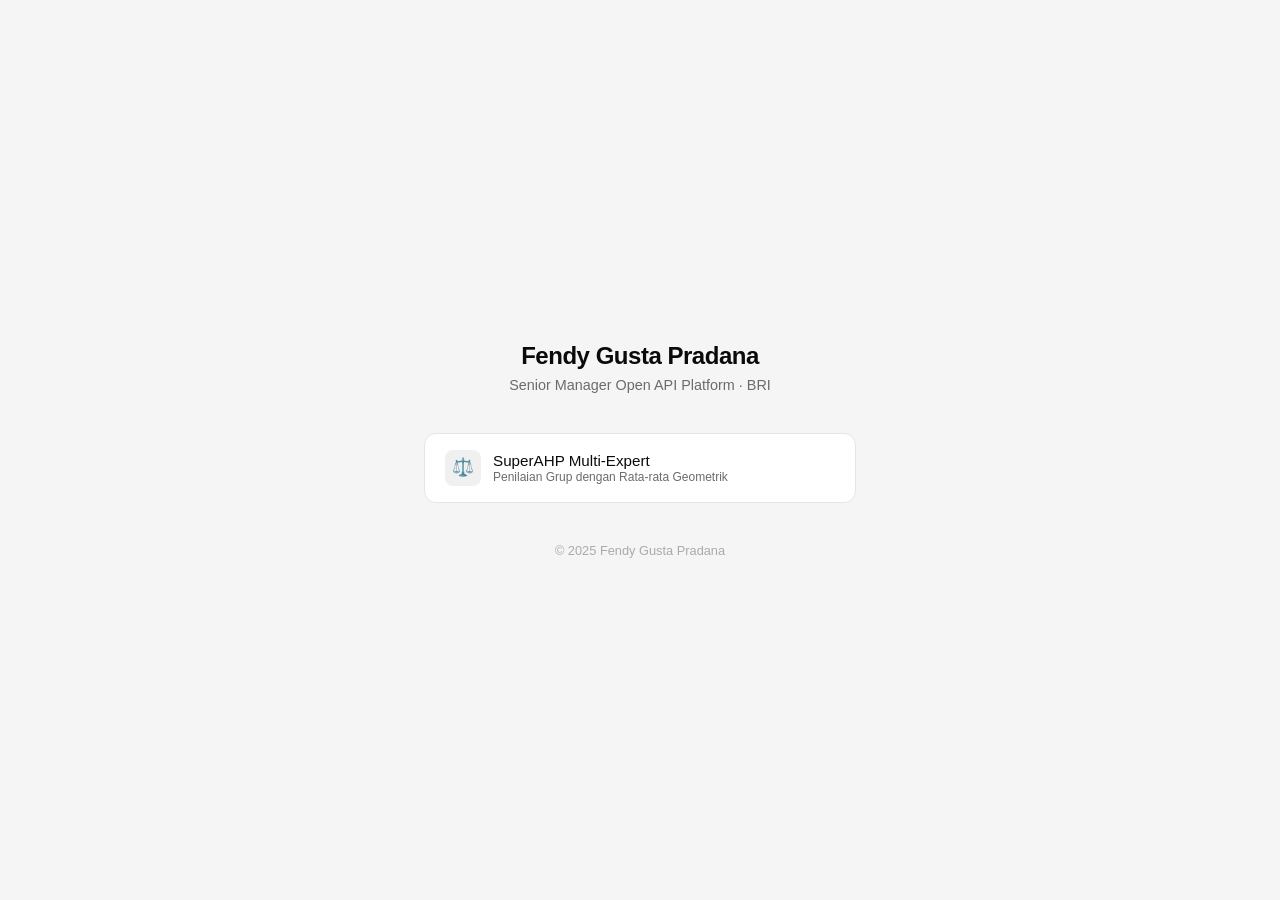
==== commit 69897d73: "update" ====
--- a/index.html
+++ b/index.html
@@ -3,9 +3,7 @@
 <head>
     <meta charset="UTF-8">
     <meta name="viewport" content="width=device-width, initial-scale=1.0">
-    <title>Fendy Gusta Pradana - Senior Manager Open API Platform | BRI</title>
-    <meta name="description" content="Portfolio Fendy Gusta Pradana - Senior Manager Open API Platform Function Development at PT Bank Rakyat Indonesia with expertise in API Product, Gateway, SOA, and Golang">
-    <link rel="stylesheet" href="https://cdnjs.cloudflare.com/ajax/libs/font-awesome/6.4.0/css/all.min.css">
+    <title>Fendy Gusta Pradana - Halaman Utama</title>
     <style>
         * {
             margin: 0;
@@ -13,1747 +11,130 @@
             box-sizing: border-box;
         }
 
-        :root {
-            --primary-black: #0a0a0a;
-            --dark-gray: #1a1a1a;
-            --medium-gray: #2d2d2d;
-            --light-gray: #f5f5f5;
-            --extra-light-gray: #fafafa;
-            --white: #ffffff;
-            --accent-gray: #404040;
-            --text-dark: #0a0a0a;
-            --text-light: #6b6b6b;
-            --shadow: rgba(0, 0, 0, 0.1);
-            --shadow-hover: rgba(0, 0, 0, 0.2);
-        }
-
         body {
             font-family: -apple-system, BlinkMacSystemFont, 'Segoe UI', 'Inter', 'Roboto', sans-serif;
-            line-height: 1.7;
-            color: var(--text-dark);
-            overflow-x: hidden;
-            background: var(--white);
-            font-size: 16px;
-            -webkit-font-smoothing: antialiased;
-            -moz-osx-font-smoothing: grayscale;
-        }
-
-        /* Navigation */
-        nav {
-            background: rgba(255, 255, 255, 0.95);
-            backdrop-filter: blur(10px);
-            padding: 1.5rem 0;
-            position: fixed;
-            width: 100%;
-            top: 0;
-            z-index: 1000;
-            box-shadow: 0 1px 0 var(--light-gray);
-            transition: all 0.3s ease;
-        }
-
-        .nav-container {
-            max-width: 1200px;
-            margin: 0 auto;
-            padding: 0 2rem;
-            display: flex;
-            justify-content: space-between;
-            align-items: center;
-        }
-
-        .logo {
-            font-size: 1.5rem;
-            font-weight: bold;
-            color: var(--primary-black);
-            display: flex;
-            align-items: center;
-            gap: 0.5rem;
-        }
-
-        .logo i {
-            font-size: 1.8rem;
-        }
-
-        .nav-links {
-            display: flex;
-            list-style: none;
-            gap: 2rem;
-        }
-
-        .nav-links a {
-            text-decoration: none;
-            color: var(--text-dark);
-            font-weight: 500;
-            transition: color 0.3s;
-            display: flex;
-            align-items: center;
-            gap: 0.5rem;
-        }
-
-        .nav-links a:hover {
-            color: var(--accent-gray);
-        }
-
-        .nav-links a i {
-            font-size: 0.9rem;
-        }
-
-        .menu-toggle {
-            display: none;
-            flex-direction: column;
-            cursor: pointer;
-        }
-
-        .menu-toggle span {
-            width: 25px;
-            height: 3px;
-            background: var(--primary-black);
-            margin: 3px 0;
-            transition: 0.3s;
-            border-radius: 2px;
-        }
-
-        /* Hero Section */
-        .hero {
-            background: var(--primary-black);
-            color: var(--white);
-            padding: 180px 2rem 120px;
-            text-align: center;
-            margin-top: 72px;
-            position: relative;
-            overflow: hidden;
-        }
-
-        .hero::before {
-            content: '';
-            position: absolute;
-            top: 0;
-            left: 0;
-            right: 0;
-            bottom: 0;
-            background-image:
-                radial-gradient(circle at 20% 30%, rgba(255, 255, 255, 0.02) 0%, transparent 50%),
-                radial-gradient(circle at 80% 70%, rgba(255, 255, 255, 0.02) 0%, transparent 50%);
-            pointer-events: none;
-        }
-
-        .hero-content {
-            max-width: 800px;
-            margin: 0 auto;
-            position: relative;
-            z-index: 1;
-        }
-
-        .hero-image {
-            width: 120px;
-            height: 120px;
-            border-radius: 50%;
-            border: 3px solid rgba(255, 255, 255, 0.2);
-            margin: 0 auto 2.5rem;
-            background: var(--white);
+            background: #f5f5f5;
+            min-height: 100vh;
             display: flex;
             align-items: center;
             justify-content: center;
-            font-size: 3rem;
-            color: var(--primary-black);
-            box-shadow: 0 8px 32px rgba(0,0,0,0.2);
-            transition: all 0.3s ease;
-        }
-
-        .hero-image:hover {
-            transform: translateY(-4px);
-            box-shadow: 0 12px 40px rgba(0,0,0,0.3);
-        }
-
-        .hero h1 {
-            font-size: 3rem;
-            margin-bottom: 1.5rem;
-            font-weight: 700;
-            letter-spacing: -0.02em;
-            line-height: 1.2;
-        }
-
-        .hero .tagline {
-            font-size: 1.25rem;
-            margin-bottom: 0.75rem;
-            opacity: 0.9;
-            font-weight: 400;
-            line-height: 1.6;
-        }
-
-        .hero .subtitle {
-            font-size: 1.1rem;
-            margin-bottom: 2.5rem;
-            opacity: 0.7;
-            font-weight: 300;
-            line-height: 1.6;
-        }
-
-        .cta-buttons {
-            display: flex;
-            gap: 1rem;
-            justify-content: center;
-            flex-wrap: wrap;
-        }
-
-        .btn {
-            padding: 14px 32px;
-            border: none;
-            border-radius: 6px;
-            font-size: 0.95rem;
-            font-weight: 500;
-            cursor: pointer;
-            transition: all 0.2s ease;
-            text-decoration: none;
-            display: inline-flex;
-            align-items: center;
-            gap: 0.5rem;
-            letter-spacing: 0.01em;
-        }
-
-        .btn i {
-            font-size: 1rem;
-        }
-
-        .btn-primary {
-            background: var(--white);
-            color: var(--primary-black);
-            box-shadow: 0 2px 8px rgba(0, 0, 0, 0.1);
-        }
-
-        .btn-primary:hover {
-            background: var(--extra-light-gray);
-            transform: translateY(-2px);
-            box-shadow: 0 4px 12px rgba(0, 0, 0, 0.15);
-        }
-
-        .btn-secondary {
-            background: transparent;
-            color: var(--white);
-            border: 1.5px solid rgba(255, 255, 255, 0.3);
-        }
-
-        .btn-secondary:hover {
-            background: rgba(255, 255, 255, 0.1);
-            border-color: var(--white);
-            transform: translateY(-2px);
-        }
-
-        /* Section Styling */
-        section {
-            padding: 100px 2rem;
+            color: #0a0a0a;
         }
 
         .container {
-            max-width: 1140px;
-            margin: 0 auto;
+            width: 100%;
+            max-width: 480px;
+            padding: 2rem 1.5rem;
         }
 
-        .section-title {
+        .profile {
             text-align: center;
-            font-size: 2.25rem;
-            color: var(--primary-black);
-            margin-bottom: 0.75rem;
+            margin-bottom: 2.5rem;
+        }
+
+        .profile h1 {
+            font-size: 1.5rem;
             font-weight: 700;
             letter-spacing: -0.02em;
         }
 
-        .section-title i {
-            display: none;
+        .profile p {
+            font-size: 0.9rem;
+            color: #6b6b6b;
+            margin-top: 0.4rem;
         }
 
-        .section-subtitle {
-            text-align: center;
-            color: var(--text-light);
-            margin-bottom: 4rem;
-            font-size: 1.05rem;
-            font-weight: 400;
-            max-width: 600px;
-            margin-left: auto;
-            margin-right: auto;
+        .links {
+            display: flex;
+            flex-direction: column;
+            gap: 0.75rem;
         }
 
-        .section-title::after {
-            content: '';
+        .link-item {
             display: block;
-            width: 60px;
-            height: 3px;
-            background: var(--primary-black);
-            margin: 1.5rem auto 0;
+            background: #ffffff;
+            border: 1px solid #e5e5e5;
+            border-radius: 12px;
+            padding: 1rem 1.25rem;
+            text-decoration: none;
+            color: #0a0a0a;
+            font-weight: 500;
+            font-size: 0.95rem;
+            transition: background 0.15s, border-color 0.15s, transform 0.1s;
+            display: flex;
+            align-items: center;
+            gap: 0.75rem;
         }
 
-        /* About Section */
-        .about {
-            background: var(--white);
+        .link-item:hover {
+            background: #0a0a0a;
+            color: #ffffff;
+            border-color: #0a0a0a;
+            transform: translateY(-1px);
         }
 
-        .about-content {
-            display: grid;
-            grid-template-columns: 1fr 1fr;
-            gap: 4rem;
-            align-items: start;
-        }
-
-        .about-text h3 {
-            color: var(--primary-black);
-            margin-bottom: 1.5rem;
-            font-size: 1.5rem;
-            font-weight: 600;
-            letter-spacing: -0.01em;
-        }
-
-        .about-text h3 i {
-            display: none;
-        }
-
-        .about-text p {
-            color: var(--text-light);
-            margin-bottom: 1.25rem;
-            line-height: 1.8;
-            font-size: 1rem;
-        }
-
-        .about-text .quote {
-            background: var(--extra-light-gray);
-            padding: 2rem;
-            border-left: 3px solid var(--primary-black);
-            border-radius: 0;
-            margin-top: 2rem;
-            font-style: italic;
-            color: var(--text-dark);
-            font-size: 1.05rem;
-            line-height: 1.7;
-        }
-
-        .about-text .quote i {
-            display: none;
-        }
-
-        .about-icon-box {
-            background: var(--extra-light-gray);
-            padding: 3rem 2rem;
-            border-radius: 8px;
-            border: 1px solid var(--light-gray);
-        }
-
-        .about-features {
-            display: grid;
-            gap: 2rem;
-        }
-
-        .feature-item {
-            display: flex;
-            align-items: flex-start;
-            gap: 1.25rem;
-            transition: all 0.2s ease;
-        }
-
-        .feature-item:hover {
-            transform: translateX(4px);
-        }
-
-        .feature-icon {
-            width: 48px;
-            height: 48px;
-            background: var(--primary-black);
-            color: var(--white);
+        .link-item .icon {
+            width: 36px;
+            height: 36px;
+            background: #f0f0f0;
             border-radius: 8px;
             display: flex;
             align-items: center;
             justify-content: center;
-            font-size: 1.5rem;
+            font-size: 1.1rem;
             flex-shrink: 0;
-            transition: transform 0.2s ease;
+            transition: background 0.15s;
         }
 
-        .feature-item:hover .feature-icon {
-            transform: scale(1.05);
+        .link-item:hover .icon {
+            background: #2a2a2a;
         }
 
-        .feature-text h4 {
-            color: var(--primary-black);
-            margin-bottom: 0.25rem;
-            font-size: 1rem;
-            font-weight: 600;
+        .link-item .text {
+            display: flex;
+            flex-direction: column;
         }
 
-        .feature-text p {
-            color: var(--text-light);
-            font-size: 0.9rem;
-            line-height: 1.6;
+        .link-item .text span {
+            font-size: 0.75rem;
+            color: #6b6b6b;
+            font-weight: 400;
+            margin-top: 1px;
+            transition: color 0.15s;
         }
 
-        /* Skills Section */
-        .skills {
-            background: var(--extra-light-gray);
+        .link-item:hover .text span {
+            color: #aaaaaa;
         }
 
-        .skills-grid {
-            display: grid;
-            grid-template-columns: repeat(auto-fit, minmax(300px, 1fr));
-            gap: 1.5rem;
-        }
-
-        .skill-card {
-            background: var(--white);
-            padding: 2.5rem 2rem;
-            border-radius: 8px;
-            box-shadow: 0 2px 8px rgba(0,0,0,0.04);
+        .footer {
             text-align: center;
-            transition: all 0.2s ease;
-            border: 1px solid var(--light-gray);
-        }
-
-        .skill-card:hover {
-            transform: translateY(-4px);
-            box-shadow: 0 8px 24px rgba(0,0,0,0.08);
-            border-color: var(--primary-black);
-        }
-
-        .skill-icon {
-            width: 56px;
-            height: 56px;
-            background: var(--primary-black);
-            color: var(--white);
-            border-radius: 8px;
-            display: flex;
-            align-items: center;
-            justify-content: center;
-            font-size: 1.75rem;
-            margin: 0 auto 1.5rem;
-            transition: transform 0.2s ease;
-        }
-
-        .skill-card:hover .skill-icon {
-            transform: scale(1.05);
-        }
-
-        .skill-card h3 {
-            color: var(--primary-black);
-            margin-bottom: 1.25rem;
-            font-size: 1.15rem;
-            font-weight: 600;
-        }
-
-        .skill-tags {
-            display: flex;
-            flex-wrap: wrap;
-            gap: 0.5rem;
-            justify-content: center;
-        }
-
-        .tag {
-            background: var(--extra-light-gray);
-            padding: 0.5rem 0.875rem;
-            border-radius: 4px;
+            margin-top: 2.5rem;
             font-size: 0.8rem;
-            color: var(--text-light);
-            font-weight: 500;
-            transition: all 0.2s ease;
-            border: 1px solid var(--light-gray);
-        }
-
-        .tag:hover {
-            background: var(--primary-black);
-            color: var(--white);
-            border-color: var(--primary-black);
-        }
-
-        /* Projects Section */
-        .projects {
-            background: var(--white);
-        }
-
-        .projects-grid {
-            display: grid;
-            grid-template-columns: repeat(auto-fit, minmax(320px, 1fr));
-            gap: 1.5rem;
-        }
-
-        .project-card {
-            background: var(--white);
-            border-radius: 8px;
-            overflow: hidden;
-            box-shadow: 0 2px 8px rgba(0,0,0,0.04);
-            transition: all 0.2s ease;
-            border: 1px solid var(--light-gray);
-        }
-
-        .project-card:hover {
-            transform: translateY(-4px);
-            box-shadow: 0 8px 24px rgba(0,0,0,0.08);
-            border-color: var(--primary-black);
-        }
-
-        .project-image {
-            height: 180px;
-            background: var(--primary-black);
-            display: flex;
-            align-items: center;
-            justify-content: center;
-            color: var(--white);
-            font-size: 3rem;
-            position: relative;
-        }
-
-        .project-image::before {
-            content: '';
-            position: absolute;
-            top: 0;
-            left: 0;
-            right: 0;
-            bottom: 0;
-            background-image:
-                radial-gradient(circle at 30% 40%, rgba(255,255,255,0.03) 0%, transparent 50%);
-        }
-
-        .project-content {
-            padding: 2rem 1.75rem;
-        }
-
-        .project-content h3 {
-            color: var(--primary-black);
-            margin-bottom: 0.75rem;
-            font-size: 1.15rem;
-            font-weight: 600;
-        }
-
-        .project-content h3 i {
-            display: none;
-        }
-
-        .project-content p {
-            color: var(--text-light);
-            margin-bottom: 1.25rem;
-            font-size: 0.9rem;
-            line-height: 1.7;
-        }
-
-        .project-tech {
-            display: flex;
-            flex-wrap: wrap;
-            gap: 0.5rem;
-            margin-bottom: 1.5rem;
-        }
-
-        .tech-tag {
-            background: var(--extra-light-gray);
-            padding: 0.35rem 0.75rem;
-            border-radius: 4px;
-            font-size: 0.75rem;
-            color: var(--text-light);
-            font-weight: 500;
-            border: 1px solid var(--light-gray);
-        }
-
-        .project-links {
-            display: flex;
-            gap: 0.75rem;
-        }
-
-        .project-link {
-            flex: 1;
-            padding: 0.75rem 1rem;
-            background: var(--primary-black);
-            color: var(--white);
-            text-decoration: none;
-            border-radius: 6px;
-            font-size: 0.875rem;
-            transition: all 0.2s ease;
-            display: flex;
-            align-items: center;
-            justify-content: center;
-            gap: 0.5rem;
-            font-weight: 500;
-        }
-
-        .project-link:hover {
-            background: var(--dark-gray);
-            transform: translateY(-2px);
-        }
-
-        .project-link i {
-            font-size: 0.9rem;
-        }
-
-        /* Values Section */
-        .values {
-            background: var(--extra-light-gray);
-        }
-
-        .values-grid {
-            display: grid;
-            grid-template-columns: repeat(auto-fit, minmax(260px, 1fr));
-            gap: 1.5rem;
-        }
-
-        .value-card {
-            padding: 2.5rem 2rem;
-            background: var(--white);
-            border-radius: 8px;
-            transition: all 0.2s ease;
-            border: 1px solid var(--light-gray);
-            text-align: center;
-        }
-
-        .value-card:hover {
-            transform: translateY(-4px);
-            box-shadow: 0 8px 24px rgba(0,0,0,0.08);
-            border-color: var(--primary-black);
-        }
-
-        .value-icon {
-            width: 64px;
-            height: 64px;
-            background: var(--primary-black);
-            color: var(--white);
-            border-radius: 8px;
-            display: flex;
-            align-items: center;
-            justify-content: center;
-            font-size: 2rem;
-            margin: 0 auto 1.5rem;
-            transition: transform 0.2s ease;
-        }
-
-        .value-card:hover .value-icon {
-            transform: scale(1.05);
-        }
-
-        .value-card h3 {
-            color: var(--primary-black);
-            margin-bottom: 1rem;
-            font-size: 1.15rem;
-            font-weight: 600;
-        }
-
-        .value-card p {
-            color: var(--text-light);
-            line-height: 1.7;
-            font-size: 0.95rem;
-        }
-
-        /* Contact Section */
-        .contact {
-            background: var(--white);
-        }
-
-        .contact-content {
-            max-width: 600px;
-            margin: 0 auto;
-        }
-
-        .contact-info {
-            display: flex;
-            flex-direction: column;
-            gap: 1.25rem;
-        }
-
-        .contact-item {
-            display: flex;
-            align-items: center;
-            gap: 1.25rem;
-            padding: 1.75rem;
-            background: var(--extra-light-gray);
-            border-radius: 8px;
-            transition: all 0.2s ease;
-            border: 1px solid var(--light-gray);
-        }
-
-        .contact-item:hover {
-            border-color: var(--primary-black);
-            transform: translateX(4px);
-            background: var(--white);
-        }
-
-        .contact-item-icon {
-            width: 48px;
-            height: 48px;
-            background: var(--primary-black);
-            color: var(--white);
-            border-radius: 8px;
-            display: flex;
-            align-items: center;
-            justify-content: center;
-            font-size: 1.25rem;
-            flex-shrink: 0;
-            transition: transform 0.2s ease;
-        }
-
-        .contact-item:hover .contact-item-icon {
-            transform: scale(1.05);
-        }
-
-        .contact-item-text h4 {
-            color: var(--primary-black);
-            margin-bottom: 0.25rem;
-            font-size: 1rem;
-            font-weight: 600;
-        }
-
-        .contact-item-text p {
-            color: var(--text-light);
-            font-size: 0.95rem;
-        }
-
-        .contact-item-text a {
-            color: var(--text-light);
-            text-decoration: none;
-            transition: color 0.2s ease;
-        }
-
-        .contact-item-text a:hover {
-            color: var(--primary-black);
-        }
-
-        .social-links {
-            display: flex;
-            gap: 0.75rem;
-            justify-content: center;
-            margin-top: 2.5rem;
-            flex-wrap: wrap;
-        }
-
-        .social-link {
-            width: 48px;
-            height: 48px;
-            background: var(--primary-black);
-            color: var(--white);
-            border-radius: 8px;
-            display: flex;
-            align-items: center;
-            justify-content: center;
-            font-size: 1.25rem;
-            text-decoration: none;
-            transition: all 0.2s ease;
-        }
-
-        .social-link:hover {
-            background: var(--dark-gray);
-            transform: translateY(-3px);
-            box-shadow: 0 4px 12px rgba(0,0,0,0.15);
-        }
-
-        /* Footer */
-        footer {
-            background: var(--primary-black);
-            color: var(--white);
-            padding: 4rem 2rem 2rem;
-            border-top: 1px solid var(--dark-gray);
-        }
-
-        .footer-content {
-            max-width: 1200px;
-            margin: 0 auto;
-            text-align: center;
-        }
-
-        .footer-links {
-            display: flex;
-            justify-content: center;
-            gap: 2rem;
-            margin-bottom: 1.5rem;
-            flex-wrap: wrap;
-        }
-
-        .footer-links a {
-            color: var(--white);
-            text-decoration: none;
-            transition: all 0.3s;
-            display: flex;
-            align-items: center;
-            gap: 0.5rem;
-        }
-
-        .footer-links a:hover {
-            opacity: 0.8;
-            transform: translateY(-2px);
-        }
-
-        .footer-links a i {
-            font-size: 0.9rem;
-        }
-
-        .footer-bottom {
-            margin-top: 2rem;
-            padding-top: 1.5rem;
-            border-top: 1px solid rgba(255, 255, 255, 0.2);
-        }
-
-        .footer-bottom p {
-            margin: 0.5rem 0;
-            opacity: 0.9;
-        }
-
-        .footer-heart {
-            color: var(--white);
-            font-size: 1rem;
-            animation: heartbeat 1.5s ease-in-out infinite;
-        }
-
-        @keyframes heartbeat {
-            0%, 100% { transform: scale(1); }
-            10%, 30% { transform: scale(1.1); }
-            20% { transform: scale(0.9); }
-        }
-
-        /* Simple fade in animation */
-        @keyframes fadeIn {
-            from {
-                opacity: 0;
-            }
-            to {
-                opacity: 1;
-            }
-        }
-
-        /* Scroll to Top Button */
-        .scroll-top {
-            position: fixed;
-            bottom: 2rem;
-            right: 2rem;
-            width: 48px;
-            height: 48px;
-            background: var(--primary-black);
-            color: var(--white);
-            border-radius: 8px;
-            display: flex;
-            align-items: center;
-            justify-content: center;
-            font-size: 1.25rem;
-            cursor: pointer;
-            opacity: 0;
-            visibility: hidden;
-            transition: all 0.2s ease;
-            z-index: 999;
-            box-shadow: 0 4px 12px rgba(0,0,0,0.15);
-        }
-
-        .scroll-top.active {
-            opacity: 1;
-            visibility: visible;
-        }
-
-        .scroll-top:hover {
-            background: var(--dark-gray);
-            transform: translateY(-3px);
-            box-shadow: 0 6px 16px rgba(0,0,0,0.2);
-        }
-
-        /* Responsive */
-        @media (max-width: 768px) {
-            body {
-                font-size: 15px;
-            }
-
-            nav {
-                padding: 1.25rem 0;
-            }
-
-            .nav-links {
-                display: none;
-                position: absolute;
-                top: 100%;
-                left: 0;
-                width: 100%;
-                background: rgba(255, 255, 255, 0.98);
-                backdrop-filter: blur(10px);
-                flex-direction: column;
-                padding: 1rem 0;
-                box-shadow: 0 4px 12px rgba(0,0,0,0.08);
-                border-bottom: 1px solid var(--light-gray);
-            }
-
-            .nav-links.active {
-                display: flex;
-            }
-
-            .nav-links li {
-                padding: 0.75rem 2rem;
-            }
-
-            .menu-toggle {
-                display: flex;
-            }
-
-            .hero {
-                padding: 140px 1.5rem 80px;
-                margin-top: 64px;
-            }
-
-            .hero h1 {
-                font-size: 2.25rem;
-            }
-
-            .hero .tagline {
-                font-size: 1.1rem;
-            }
-
-            .hero .subtitle {
-                font-size: 1rem;
-            }
-
-            .hero-image {
-                width: 100px;
-                height: 100px;
-                font-size: 2.5rem;
-            }
-
-            section {
-                padding: 60px 1.5rem;
-            }
-
-            .section-title {
-                font-size: 1.875rem;
-            }
-
-            .section-subtitle {
-                font-size: 1rem;
-                margin-bottom: 3rem;
-            }
-
-            .about-content {
-                grid-template-columns: 1fr;
-                gap: 2.5rem;
-            }
-
-            .about-icon-box {
-                padding: 2rem 1.5rem;
-            }
-
-            .skills-grid {
-                grid-template-columns: 1fr;
-                gap: 1.25rem;
-            }
-
-            .skill-card {
-                padding: 2rem 1.5rem;
-            }
-
-            .projects-grid {
-                grid-template-columns: 1fr;
-                gap: 1.25rem;
-            }
-
-            .values-grid {
-                grid-template-columns: 1fr;
-                gap: 1.25rem;
-            }
-
-            .cta-buttons {
-                flex-direction: column;
-                width: 100%;
-                gap: 0.75rem;
-            }
-
-            .btn {
-                width: 100%;
-                justify-content: center;
-                padding: 12px 24px;
-            }
-
-            .footer-links {
-                gap: 1.5rem;
-                flex-direction: column;
-            }
-
-            footer {
-                padding: 3rem 1.5rem 1.5rem;
-            }
-        }
-
-        @media (max-width: 480px) {
-            .hero h1 {
-                font-size: 1.875rem;
-            }
-
-            .section-title {
-                font-size: 1.625rem;
-            }
-
-            .project-content {
-                padding: 1.5rem 1.25rem;
-            }
-
-            .contact-item {
-                padding: 1.5rem 1.25rem;
-            }
-
-            .value-card {
-                padding: 2rem 1.5rem;
-            }
-        }
-
-        /* Minimal decorative elements - removed for cleaner design */
-
-        /* Smooth Scrolling */
-        html {
-            scroll-behavior: smooth;
-        }
-
-        /* Loading Animation */
-        .loading {
-            opacity: 0;
-            animation: fadeIn 0.4s ease-out forwards;
+            color: #aaaaaa;
         }
     </style>
 </head>
 <body>
-    <!-- Navigation -->
-    <nav>
-        <div class="nav-container">
-            <div class="logo">
-                <i class="fas fa-code"></i>
-                <span>FendyGP</span>
-            </div>
-            <div class="menu-toggle" onclick="toggleMenu()">
-                <span></span>
-                <span></span>
-                <span></span>
-            </div>
-            <ul class="nav-links" id="navLinks">
-                <li><a href="#home"><i class="fas fa-home"></i> Home</a></li>
-                <li><a href="#about"><i class="fas fa-user"></i> About</a></li>
-                <li><a href="#skills"><i class="fas fa-tools"></i> Skills</a></li>
-                <li><a href="#experience"><i class="fas fa-briefcase"></i> Experience</a></li>
-                <li><a href="#projects"><i class="fas fa-folder-open"></i> Projects</a></li>
-                <li><a href="#education"><i class="fas fa-graduation-cap"></i> Education</a></li>
-                <li><a href="#contact"><i class="fas fa-envelope"></i> Contact</a></li>
-            </ul>
+    <div class="container">
+        <div class="profile">
+            <h1>Fendy Gusta Pradana</h1>
+            <p>Senior Manager Open API Platform &middot; BRI</p>
         </div>
-    </nav>
 
-    <!-- Hero Section -->
-    <section class="hero loading" id="home">
-        <div class="hero-content">
-            <div class="hero-image">
-                <i class="fas fa-user-tie"></i>
-            </div>
-            <h1>Fendy Gusta Pradana</h1>
-            <p class="tagline">
-                <i class="fas fa-building"></i>
-                Senior Manager – Open API Platform Function Development
-            </p>
-            <p class="subtitle">
-                <i class="fas fa-landmark"></i>
-                PT Bank Rakyat Indonesia (Persero) Tbk | Jakarta, Indonesia
-            </p>
-            <div class="cta-buttons">
-                <a href="#contact" class="btn btn-primary">
-                    <i class="fas fa-envelope"></i>
-                    Get In Touch
-                </a>
-                <a href="#projects" class="btn btn-secondary">
-                    <i class="fas fa-briefcase"></i>
-                    View Projects
-                </a>
-            </div>
+        <div class="links">
+            <a href="cobahp.html" class="link-item">
+                <div class="icon">&#x2696;&#xFE0F;</div>
+                <div class="text">
+                    SuperAHP Multi-Expert
+                    <span>Penilaian Grup dengan Rata-rata Geometrik</span>
+                </div>
+            </a>
         </div>
-    </section>
 
-    <!-- About Section -->
-    <section class="about loading" id="about">
-        <div class="container">
-            <h2 class="section-title">
-                <i class="fas fa-user-circle"></i>
-                About Me
-            </h2>
-            <p class="section-subtitle">Mengenal lebih dekat tentang saya dan filosofi kerja saya</p>
-            <div class="about-content">
-                <div class="about-text">
-                    <h3>
-                        <i class="fas fa-address-card"></i>
-                        Who I Am
-                    </h3>
-                    <p>
-                        Halo! Saya <strong>Fendy Gusta Pradana</strong>, seorang profesional IT dengan pengalaman kuat di industri perbankan. Saat ini saya menjabat sebagai Senior Manager Open API Platform Function Development di PT Bank Rakyat Indonesia (Persero) Tbk, di mana saya bertanggung jawab atas desain arsitektur sistem dan pengembangan produk API berbasis open banking.
-                    </p>
-                    <p>
-                        Dengan lebih dari 8 tahun pengalaman di BRI, saya memiliki keahlian dalam pengembangan Web Application, API, dan microservices menggunakan Golang. Fokus utama saya adalah pada API Product & Gateway, Service-Oriented Architecture (SOA), dan Software Architectural Design yang mendukung transformasi digital perbankan.
-                    </p>
-                    <p>
-                        Saya adalah lulusan Sarjana Teknik Informatika dari Universitas Brawijaya (2011-2016). Sebelum bergabung dengan BRI, saya memiliki pengalaman sebagai Full Stack Developer di berbagai perusahaan dan freelance projects. Saya percaya pada continuous learning, yang tercermin dari sertifikasi yang saya peroleh di bidang Software Testing dan Requirements Analysis.
-                    </p>
-                    <div class="quote">
-                        <i class="fas fa-quote-left"></i>
-                        <strong>Code with passion, live with purpose, love with all your heart.</strong>
-                    </div>
-                </div>
-                <div class="about-icon-box">
-                    <div class="about-features">
-                        <div class="feature-item">
-                            <div class="feature-icon">
-                                <i class="fas fa-landmark"></i>
-                            </div>
-                            <div class="feature-text">
-                                <h4>Banking Technology Leader</h4>
-                                <p>8+ years at BRI leading Open API Platform development</p>
-                            </div>
-                        </div>
-                        <div class="feature-item">
-                            <div class="feature-icon">
-                                <i class="fas fa-project-diagram"></i>
-                            </div>
-                            <div class="feature-text">
-                                <h4>Open Banking Expert</h4>
-                                <p>Specialized in API Product, Gateway & SOA Architecture</p>
-                            </div>
-                        </div>
-                        <div class="feature-item">
-                            <div class="feature-icon">
-                                <i class="fab fa-golang"></i>
-                            </div>
-                            <div class="feature-text">
-                                <h4>Golang Specialist</h4>
-                                <p>Expert in building scalable microservices & APIs</p>
-                            </div>
-                        </div>
-                        <div class="feature-item">
-                            <div class="feature-icon">
-                                <i class="fas fa-trophy"></i>
-                            </div>
-                            <div class="feature-text">
-                                <h4>Award Winner</h4>
-                                <p>1st Winner Ukhuwah IT Championship (Fasilkom UI, 2014)</p>
-                            </div>
-                        </div>
-                    </div>
-                </div>
-            </div>
+        <div class="footer">
+            &copy; 2025 Fendy Gusta Pradana
         </div>
-    </section>
-
-    <!-- Skills Section -->
-    <section class="skills loading" id="skills">
-        <div class="container">
-            <h2 class="section-title">
-                <i class="fas fa-tools"></i>
-                Skills & Expertise
-            </h2>
-            <p class="section-subtitle">Keahlian dan teknologi yang saya kuasai dalam pengembangan banking API dan platform systems</p>
-            <div class="skills-grid">
-                <div class="skill-card">
-                    <div class="skill-icon">
-                        <i class="fas fa-project-diagram"></i>
-                    </div>
-                    <h3>API & Architecture</h3>
-                    <div class="skill-tags">
-                        <span class="tag">API Product & Gateway</span>
-                        <span class="tag">SOA Architecture</span>
-                        <span class="tag">Software Architectural Design</span>
-                        <span class="tag">Open Banking</span>
-                        <span class="tag">Microservices</span>
-                    </div>
-                </div>
-
-                <div class="skill-card">
-                    <div class="skill-icon">
-                        <i class="fab fa-golang"></i>
-                    </div>
-                    <h3>Programming Languages</h3>
-                    <div class="skill-tags">
-                        <span class="tag">Golang</span>
-                        <span class="tag">JavaScript</span>
-                        <span class="tag">TypeScript</span>
-                        <span class="tag">Python</span>
-                        <span class="tag">PHP</span>
-                    </div>
-                </div>
-
-                <div class="skill-card">
-                    <div class="skill-icon">
-                        <i class="fas fa-cogs"></i>
-                    </div>
-                    <h3>Banking Technology</h3>
-                    <div class="skill-tags">
-                        <span class="tag">Open Banking API</span>
-                        <span class="tag">Banking-as-a-Service</span>
-                        <span class="tag">Direct Debit</span>
-                        <span class="tag">Fintech Solutions</span>
-                        <span class="tag">API Economy</span>
-                    </div>
-                </div>
-
-                <div class="skill-card">
-                    <div class="skill-icon">
-                        <i class="fas fa-server"></i>
-                    </div>
-                    <h3>Web & API Development</h3>
-                    <div class="skill-tags">
-                        <span class="tag">RESTful API</span>
-                        <span class="tag">Web Application</span>
-                        <span class="tag">Middleware Platform</span>
-                        <span class="tag">API Gateway</span>
-                        <span class="tag">Integration Services</span>
-                    </div>
-                </div>
-
-                <div class="skill-card">
-                    <div class="skill-icon">
-                        <i class="fas fa-users-cog"></i>
-                    </div>
-                    <h3>Leadership & Management</h3>
-                    <div class="skill-tags">
-                        <span class="tag">Team Leadership</span>
-                        <span class="tag">Product Development</span>
-                        <span class="tag">Technical Strategy</span>
-                        <span class="tag">Stakeholder Management</span>
-                        <span class="tag">Requirements Analysis</span>
-                    </div>
-                </div>
-
-                <div class="skill-card">
-                    <div class="skill-icon">
-                        <i class="fas fa-certificate"></i>
-                    </div>
-                    <h3>Quality & Testing</h3>
-                    <div class="skill-tags">
-                        <span class="tag">Software Testing</span>
-                        <span class="tag">Quality Assurance</span>
-                        <span class="tag">API Security</span>
-                        <span class="tag">Requirements Elicitation</span>
-                        <span class="tag">Artifact Analysis</span>
-                    </div>
-                </div>
-            </div>
-        </div>
-    </section>
-
-    <!-- Experience Section -->
-    <section class="experience loading" id="experience" style="background: var(--light-gray); position: relative; z-index: 10;">
-        <div class="container">
-            <h2 class="section-title">
-                <i class="fas fa-briefcase"></i>
-                Professional Experience
-            </h2>
-            <p class="section-subtitle">Perjalanan karir dan pencapaian profesional saya</p>
-            <div style="max-width: 900px; margin: 0 auto;">
-                <!-- BRI Experience -->
-                <div class="experience-item" style="background: var(--white); padding: 2rem; border-radius: 15px; margin-bottom: 2rem; box-shadow: 0 5px 30px var(--shadow); border: 2px solid var(--light-gray);">
-                    <div style="margin-bottom: 1rem;">
-                        <h3 style="color: var(--primary-black); font-size: 1.5rem; margin-bottom: 0.5rem; display: flex; align-items: center; gap: 0.5rem;">
-                            <i class="fas fa-landmark"></i>
-                            PT Bank Rakyat Indonesia (Persero) Tbk
-                        </h3>
-                        <p style="color: var(--text-light); font-size: 0.95rem; margin-bottom: 0.5rem;"><i class="fas fa-map-marker-alt"></i> Jakarta, Indonesia</p>
-                    </div>
-
-                    <div style="margin-bottom: 1.5rem; padding: 1rem; background: var(--extra-light-gray); border-radius: 10px;">
-                        <h4 style="color: var(--primary-black); margin-bottom: 0.3rem; display: flex; align-items: center; gap: 0.5rem;">
-                            <i class="fas fa-user-tie"></i>
-                            Senior Manager – Open API Platform Function Development
-                        </h4>
-                        <p style="color: var(--text-light); font-size: 0.9rem;"><i class="fas fa-calendar"></i> Jan 2025 – Present</p>
-                    </div>
-
-                    <div style="margin-bottom: 1.5rem; padding: 1rem; background: var(--light-gray); border-radius: 10px;">
-                        <h4 style="color: var(--primary-black); margin-bottom: 0.3rem; display: flex; align-items: center; gap: 0.5rem;">
-                            <i class="fas fa-user-tie"></i>
-                            Senior Manager – Middleware Platform Function Development
-                        </h4>
-                        <p style="color: var(--text-light); font-size: 0.9rem;"><i class="fas fa-calendar"></i> Okt 2024 – Des 2024 (3 bulan)</p>
-                    </div>
-
-                    <div style="margin-bottom: 1.5rem; padding: 1rem; background: var(--light-gray); border-radius: 10px;">
-                        <h4 style="color: var(--primary-black); margin-bottom: 0.3rem; display: flex; align-items: center; gap: 0.5rem;">
-                            <i class="fas fa-user-tie"></i>
-                            Team Lead – BRIAPI Open Banking Development
-                        </h4>
-                        <p style="color: var(--text-light); font-size: 0.9rem; margin-bottom: 0.8rem;"><i class="fas fa-calendar"></i> Apr 2024 – Okt 2024 (7 bulan)</p>
-                        <p style="color: var(--text-dark); line-height: 1.7;">
-                            Bertanggung jawab atas desain dan pengembangan produk API dan Banking-as-a-Service, memimpin tim dalam implementasi open banking solutions.
-                        </p>
-                    </div>
-
-                    <div style="padding: 1rem; background: var(--light-gray); border-radius: 10px;">
-                        <p style="color: var(--text-dark);"><strong>Total pengalaman di BRI:</strong> 8+ tahun</p>
-                        <div style="margin-top: 1rem;">
-                            <span class="tag" style="margin-right: 0.5rem; margin-bottom: 0.5rem; display: inline-block;">Open API Platform</span>
-                            <span class="tag" style="margin-right: 0.5rem; margin-bottom: 0.5rem; display: inline-block;">Middleware Development</span>
-                            <span class="tag" style="margin-right: 0.5rem; margin-bottom: 0.5rem; display: inline-block;">Team Leadership</span>
-                            <span class="tag" style="margin-right: 0.5rem; margin-bottom: 0.5rem; display: inline-block;">Banking-as-a-Service</span>
-                        </div>
-                    </div>
-                </div>
-
-                <!-- Freelance Experience -->
-                <div class="experience-item" style="background: var(--white); padding: 2rem; border-radius: 15px; margin-bottom: 2rem; box-shadow: 0 5px 30px var(--shadow); border: 2px solid var(--light-gray);">
-                    <div style="margin-bottom: 1rem;">
-                        <h3 style="color: var(--primary-black); font-size: 1.3rem; margin-bottom: 0.5rem; display: flex; align-items: center; gap: 0.5rem;">
-                            <i class="fas fa-user"></i>
-                            Freelance Web Development
-                        </h3>
-                        <p style="color: var(--text-light); font-size: 0.95rem;"><i class="fas fa-calendar"></i> 2015 – 2016</p>
-                    </div>
-                    <h4 style="color: var(--accent-gray); margin-bottom: 0.5rem;">Full Stack Developer</h4>
-                    <p style="color: var(--text-dark); line-height: 1.7;">
-                        Mengerjakan berbagai project web development untuk klien, termasuk website company profile, e-commerce, dan aplikasi web custom.
-                    </p>
-                </div>
-
-                <!-- Raion Studio Experience -->
-                <div class="experience-item" style="background: var(--white); padding: 2rem; border-radius: 15px; box-shadow: 0 5px 30px var(--shadow); border: 2px solid var(--light-gray);">
-                    <div style="margin-bottom: 1rem;">
-                        <h3 style="color: var(--primary-black); font-size: 1.3rem; margin-bottom: 0.5rem; display: flex; align-items: center; gap: 0.5rem;">
-                            <i class="fas fa-user"></i>
-                            Raion Studio
-                        </h3>
-                        <p style="color: var(--text-light); font-size: 0.95rem;"><i class="fas fa-calendar"></i> 2014 – 2015</p>
-                    </div>
-                    <h4 style="color: var(--accent-gray); margin-bottom: 0.5rem;">Full Stack Developer</h4>
-                    <p style="color: var(--text-dark); line-height: 1.7;">
-                        Mengembangkan aplikasi web dan mobile untuk berbagai klien, bekerja dengan tim dalam agile environment.
-                    </p>
-                </div>
-            </div>
-        </div>
-    </section>
-
-    <!-- Projects Section -->
-    <section class="projects loading" id="projects">
-        <div class="container">
-            <h2 class="section-title">
-                <i class="fas fa-briefcase"></i>
-                Projects & Portfolio
-            </h2>
-            <p class="section-subtitle">Proyek-proyek penting yang telah saya kerjakan di BRI dan profesional lainnya</p>
-            <div class="projects-grid">
-                <div class="project-card">
-                    <div class="project-image">
-                        <i class="fas fa-landmark"></i>
-                    </div>
-                    <div class="project-content">
-                        <h3>
-                            <i class="fas fa-exchange-alt"></i>
-                            Direct Debit API
-                        </h3>
-                        <p>Sistem Direct Debit API untuk Bank Rakyat Indonesia yang memungkinkan automated payment processing, recurring transactions, dan integrasi dengan berbagai merchant partners. Project flagship yang menandai transformasi digital BRI di tahun 2018.</p>
-                        <div class="project-tech">
-                            <span class="tech-tag">BRI</span>
-                            <span class="tech-tag">Banking API</span>
-                            <span class="tech-tag">Payment Gateway</span>
-                            <span class="tech-tag">Security</span>
-                            <span class="tech-tag">2018</span>
-                        </div>
-                        <div class="project-links">
-                            <a href="#contact" class="project-link">
-                                <i class="fas fa-info-circle"></i>
-                                Contact for Details
-                            </a>
-                        </div>
-                    </div>
-                </div>
-
-                <div class="project-card">
-                    <div class="project-image">
-                        <i class="fas fa-building"></i>
-                    </div>
-                    <div class="project-content">
-                        <h3>
-                            <i class="fas fa-globe"></i>
-                            Ganeeta Nusantara Company Profile
-                        </h3>
-                        <p>Website company profile profesional untuk Ganeeta Nusantara dengan desain modern, responsive design, content management system, dan integration dengan berbagai business tools. Dikembangkan dari 2021 hingga 2022.</p>
-                        <div class="project-tech">
-                            <span class="tech-tag">Web Development</span>
-                            <span class="tech-tag">Responsive Design</span>
-                            <span class="tech-tag">CMS</span>
-                            <span class="tech-tag">2021-2022</span>
-                        </div>
-                        <div class="project-links">
-                            <a href="#contact" class="project-link">
-                                <i class="fas fa-info-circle"></i>
-                                Contact for Details
-                            </a>
-                        </div>
-                    </div>
-                </div>
-
-                <div class="project-card">
-                    <div class="project-image">
-                        <i class="fas fa-code-branch"></i>
-                    </div>
-                    <div class="project-content">
-                        <h3>
-                            <i class="fas fa-university"></i>
-                            BRIAPI Open Banking Platform
-                        </h3>
-                        <p>Platform Open Banking API yang comprehensive untuk BRI, memungkinkan third-party developers mengintegrasikan layanan perbankan BRI. Mencakup Banking-as-a-Service, API Gateway management, dan developer portal.</p>
-                        <div class="project-tech">
-                            <span class="tech-tag">Open Banking</span>
-                            <span class="tech-tag">API Gateway</span>
-                            <span class="tech-tag">Golang</span>
-                            <span class="tech-tag">Microservices</span>
-                            <span class="tech-tag">SOA</span>
-                        </div>
-                        <div class="project-links">
-                            <a href="#contact" class="project-link">
-                                <i class="fas fa-info-circle"></i>
-                                Contact for Details
-                            </a>
-                        </div>
-                    </div>
-                </div>
-
-                <div class="project-card">
-                    <div class="project-image">
-                        <i class="fas fa-layer-group"></i>
-                    </div>
-                    <div class="project-content">
-                        <h3>
-                            <i class="fas fa-server"></i>
-                            Middleware Platform Development
-                        </h3>
-                        <p>Platform middleware yang robust untuk BRI yang menghubungkan berbagai sistem perbankan, menangani message routing, transformation, dan integration dengan berbagai channels. Arsitektur yang scalable dan highly available.</p>
-                        <div class="project-tech">
-                            <span class="tech-tag">Middleware</span>
-                            <span class="tech-tag">Integration</span>
-                            <span class="tech-tag">Message Queue</span>
-                            <span class="tech-tag">High Availability</span>
-                            <span class="tech-tag">SOA</span>
-                        </div>
-                        <div class="project-links">
-                            <a href="#contact" class="project-link">
-                                <i class="fas fa-info-circle"></i>
-                                Contact for Details
-                            </a>
-                        </div>
-                    </div>
-                </div>
-            </div>
-        </div>
-    </section>
-
-    <!-- Values Section -->
-    <section class="values loading">
-        <div class="container">
-            <h2 class="section-title">
-                <i class="fas fa-star"></i>
-                My Values & Philosophy
-            </h2>
-            <p class="section-subtitle">Prinsip dan nilai-nilai yang saya pegang dalam berkarir dan kehidupan</p>
-            <div class="values-grid">
-                <div class="value-card">
-                    <div class="value-icon">
-                        <i class="fas fa-people-group"></i>
-                    </div>
-                    <h3>Family First</h3>
-                    <p>Keluarga adalah prioritas utama. Saya percaya bahwa keseimbangan antara karir dan kehidupan keluarga adalah kunci kesuksesan sejati. Quality time dengan keluarga membuat saya menjadi developer yang lebih baik dan lebih produktif.</p>
-                </div>
-
-                <div class="value-card">
-                    <div class="value-icon">
-                        <i class="fas fa-balance-scale"></i>
-                    </div>
-                    <h3>Work-Life Balance</h3>
-                    <p>Produktivitas bukan tentang bekerja 24/7, tapi tentang bekerja smart dan efisien. Saya mengatur waktu dengan baik untuk deliver hasil terbaik sambil tetap menjaga kesehatan fisik, mental, dan spiritual.</p>
-                </div>
-
-                <div class="value-card">
-                    <div class="value-icon">
-                        <i class="fas fa-handshake"></i>
-                    </div>
-                    <h3>Integrity & Quality</h3>
-                    <p>Setiap line of code yang saya tulis adalah representasi dari integritas dan komitmen saya terhadap kualitas. Clean code, best practices, comprehensive testing, dan documentation yang baik adalah standar yang tidak bisa ditawar.</p>
-                </div>
-
-                <div class="value-card">
-                    <div class="value-icon">
-                        <i class="fas fa-book-reader"></i>
-                    </div>
-                    <h3>Continuous Learning</h3>
-                    <p>Teknologi terus berkembang dengan cepat, begitu juga dengan skill saya. Saya dedikasikan waktu untuk belajar hal baru, mengikuti trend teknologi, dan meningkatkan kemampuan teknis maupun soft skills secara konsisten.</p>
-                </div>
-            </div>
-        </div>
-    </section>
-
-    <!-- Education & Certifications Section -->
-    <section class="education loading" id="education" style="background: var(--light-gray); position: relative; z-index: 10;">
-        <div class="container">
-            <h2 class="section-title">
-                <i class="fas fa-graduation-cap"></i>
-                Education & Certifications
-            </h2>
-            <p class="section-subtitle">Latar belakang pendidikan dan sertifikasi profesional</p>
-
-            <div style="max-width: 900px; margin: 0 auto;">
-                <!-- Education -->
-                <div style="margin-bottom: 3rem;">
-                    <h3 style="color: var(--primary-black); font-size: 1.8rem; margin-bottom: 2rem; display: flex; align-items: center; gap: 0.5rem;">
-                        <i class="fas fa-university"></i>
-                        Education
-                    </h3>
-                    <div style="background: var(--white); padding: 2rem; border-radius: 15px; box-shadow: 0 5px 30px var(--shadow); border: 2px solid var(--light-gray);">
-                        <h4 style="color: var(--primary-black); font-size: 1.4rem; margin-bottom: 0.5rem; display: flex; align-items: center; gap: 0.5rem;">
-                            <i class="fas fa-graduation-cap"></i>
-                            Universitas Brawijaya
-                        </h4>
-                        <p style="color: var(--accent-gray); font-size: 1.1rem; margin-bottom: 0.5rem; font-weight: 600;">Sarjana Teknik Informatika</p>
-                        <p style="color: var(--text-light); margin-bottom: 1rem;"><i class="fas fa-calendar"></i> 2011 – 2016</p>
-                        <p style="color: var(--text-dark); line-height: 1.7;">
-                            Menempuh pendidikan S1 di Fakultas Ilmu Komputer, mempelajari dasar-dasar pemrograman, struktur data, algoritma, database, dan software engineering yang menjadi fondasi karir di bidang teknologi perbankan.
-                        </p>
-                    </div>
-                </div>
-
-                <!-- Certifications -->
-                <div>
-                    <h3 style="color: var(--primary-black); font-size: 1.8rem; margin-bottom: 2rem; display: flex; align-items: center; gap: 0.5rem;">
-                        <i class="fas fa-certificate"></i>
-                        Professional Certifications
-                    </h3>
-
-                    <div style="display: grid; gap: 1.5rem;">
-                        <!-- Certification 1 -->
-                        <div style="background: var(--white); padding: 1.5rem; border-radius: 15px; box-shadow: 0 5px 30px var(--shadow); border: 2px solid var(--light-gray); display: flex; align-items: center; gap: 1.5rem;">
-                            <div style="width: 50px; height: 50px; background: var(--primary-blue); border-radius: 10px; display: flex; align-items: center; justify-content: center; color: var(--white); font-size: 1.3rem; flex-shrink: 0;">
-                                <i class="fas fa-vial"></i>
-                            </div>
-                            <div style="flex: 1;">
-                                <h4 style="color: var(--primary-black); font-size: 1.2rem; margin-bottom: 0.3rem;">Introduction to Software Testing</h4>
-                                <p style="color: var(--text-light); font-size: 0.95rem; margin-bottom: 0.3rem;">Coursera</p>
-                                <p style="color: var(--text-light); font-size: 0.9rem;"><i class="fas fa-calendar"></i> 2023</p>
-                            </div>
-                        </div>
-
-                        <!-- Certification 2 -->
-                        <div style="background: var(--white); padding: 1.5rem; border-radius: 15px; box-shadow: 0 5px 30px var(--shadow); border: 2px solid var(--light-gray); display: flex; align-items: center; gap: 1.5rem;">
-                            <div style="width: 50px; height: 50px; background: var(--primary-blue); border-radius: 10px; display: flex; align-items: center; justify-content: center; color: var(--white); font-size: 1.3rem; flex-shrink: 0;">
-                                <i class="fas fa-clipboard-list"></i>
-                            </div>
-                            <div style="flex: 1;">
-                                <h4 style="color: var(--primary-black); font-size: 1.2rem; margin-bottom: 0.3rem;">Requirements Elicitation: Artifact and Stakeholder Analysis</h4>
-                                <p style="color: var(--text-light); font-size: 0.95rem; margin-bottom: 0.3rem;">Coursera</p>
-                                <p style="color: var(--text-light); font-size: 0.9rem;"><i class="fas fa-calendar"></i> 2023</p>
-                            </div>
-                        </div>
-                    </div>
-                </div>
-
-                <!-- Awards Section -->
-                <div style="margin-top: 3rem;">
-                    <h3 style="color: var(--primary-black); font-size: 1.8rem; margin-bottom: 2rem; display: flex; align-items: center; gap: 0.5rem;">
-                        <i class="fas fa-trophy"></i>
-                        Awards & Achievements
-                    </h3>
-
-                    <div style="display: grid; gap: 1.5rem;">
-                        <!-- Award 1 -->
-                        <div style="background: linear-gradient(135deg, #FFD700 0%, #FFA500 100%); padding: 1.5rem; border-radius: 15px; box-shadow: 0 5px 30px rgba(255, 215, 0, 0.3); display: flex; align-items: center; gap: 1.5rem;">
-                            <div style="width: 50px; height: 50px; background: white; border-radius: 10px; display: flex; align-items: center; justify-content: center; color: #FFD700; font-size: 1.5rem; flex-shrink: 0;">
-                                <i class="fas fa-trophy"></i>
-                            </div>
-                            <div style="flex: 1;">
-                                <h4 style="color: white; font-size: 1.2rem; margin-bottom: 0.3rem;">1st Winner – Ukhuwah IT Championship</h4>
-                                <p style="color: rgba(255, 255, 255, 0.9); font-size: 0.95rem; margin-bottom: 0.3rem;">Fakultas Ilmu Komputer, Universitas Indonesia</p>
-                                <p style="color: rgba(255, 255, 255, 0.9); font-size: 0.9rem;"><i class="fas fa-calendar"></i> 2014</p>
-                            </div>
-                        </div>
-
-                        <!-- Award 2 -->
-                        <div style="background: linear-gradient(135deg, #C0C0C0 0%, #808080 100%); padding: 1.5rem; border-radius: 15px; box-shadow: 0 5px 30px rgba(192, 192, 192, 0.3); display: flex; align-items: center; gap: 1.5rem;">
-                            <div style="width: 50px; height: 50px; background: white; border-radius: 10px; display: flex; align-items: center; justify-content: center; color: #808080; font-size: 1.5rem; flex-shrink: 0;">
-                                <i class="fas fa-medal"></i>
-                            </div>
-                            <div style="flex: 1;">
-                                <h4 style="color: white; font-size: 1.2rem; margin-bottom: 0.3rem;">Finalist – Indie Game Ignite</h4>
-                                <p style="color: rgba(255, 255, 255, 0.9); font-size: 0.95rem; margin-bottom: 0.3rem;">Fakultas Ilmu Komputer, Universitas Indonesia</p>
-                                <p style="color: rgba(255, 255, 255, 0.9); font-size: 0.9rem;"><i class="fas fa-calendar"></i> 2014</p>
-                            </div>
-                        </div>
-                    </div>
-                </div>
-            </div>
-        </div>
-    </section>
-
-    <!-- Contact Section -->
-    <section class="contact loading" id="contact">
-        <div class="container">
-            <h2 class="section-title">
-                <i class="fas fa-envelope-open-text"></i>
-                Get In Touch
-            </h2>
-            <p class="section-subtitle">Mari berdiskusi tentang project atau collaboration opportunities</p>
-            <div class="contact-content">
-                <div class="contact-info">
-                    <div class="contact-item">
-                        <div class="contact-item-icon">
-                            <i class="fas fa-map-marker-alt"></i>
-                        </div>
-                        <div class="contact-item-text">
-                            <h4>Location</h4>
-                            <p>Jakarta, Indonesia</p>
-                        </div>
-                    </div>
-
-                    <div class="contact-item">
-                        <div class="contact-item-icon">
-                            <i class="fas fa-clock"></i>
-                        </div>
-                        <div class="contact-item-text">
-                            <h4>Availability</h4>
-                            <p>Open for projects & collaborations</p>
-                        </div>
-                    </div>
-
-                    <div class="social-links">
-                        <a href="https://github.com/fendygp" target="_blank" class="social-link" title="GitHub">
-                            <i class="fab fa-github"></i>
-                        </a>
-                        <a href="https://id.linkedin.com/in/fendy-g-9a1204a0" target="_blank" class="social-link" title="LinkedIn">
-                            <i class="fab fa-linkedin-in"></i>
-                        </a>
-                        <a href="https://twitter.com/fendygp" target="_blank" class="social-link" title="Twitter">
-                            <i class="fab fa-twitter"></i>
-                        </a>
-                        <a href="https://instagram.com/fendygp" target="_blank" class="social-link" title="Instagram">
-                            <i class="fab fa-instagram"></i>
-                        </a>
-                    </div>
-                </div>
-            </div>
-        </div>
-    </section>
-
-    <!-- Footer -->
-    <footer>
-        <div class="footer-content">
-            <div class="footer-links">
-                <a href="#home">
-                    <i class="fas fa-home"></i>
-                    Home
-                </a>
-                <a href="#about">
-                    <i class="fas fa-user"></i>
-                    About
-                </a>
-                <a href="#experience">
-                    <i class="fas fa-briefcase"></i>
-                    Experience
-                </a>
-                <a href="#projects">
-                    <i class="fas fa-folder-open"></i>
-                    Projects
-                </a>
-                <a href="#education">
-                    <i class="fas fa-graduation-cap"></i>
-                    Education
-                </a>
-                <a href="#contact">
-                    <i class="fas fa-envelope"></i>
-                    Contact
-                </a>
-            </div>
-            <div class="footer-bottom">
-                <p>&copy; 2024 Fendy Gusta Pradana. All rights reserved.</p>
-                <p>
-                    <i class="fas fa-heart footer-heart"></i>
-                    Made with love for my family
-                </p>
-            </div>
-        </div>
-    </footer>
-
-    <!-- Scroll to Top Button -->
-    <div class="scroll-top" onclick="scrollToTop()">
-        <i class="fas fa-arrow-up"></i>
     </div>
-
-    <script>
-        // Toggle Mobile Menu
-        function toggleMenu() {
-            const navLinks = document.getElementById('navLinks');
-            navLinks.classList.toggle('active');
-        }
-
-        // Close menu when link clicked
-        document.querySelectorAll('.nav-links a').forEach(link => {
-            link.addEventListener('click', () => {
-                document.getElementById('navLinks').classList.remove('active');
-            });
-        });
-
-        // Form submission handler
-        function handleSubmit(event) {
-            event.preventDefault();
-            alert('Thank you for your message! I will get back to you soon. 😊');
-            event.target.reset();
-        }
-
-        // Smooth scroll with offset for fixed nav
-        document.querySelectorAll('a[href^="#"]').forEach(anchor => {
-            anchor.addEventListener('click', function (e) {
-                e.preventDefault();
-                const target = document.querySelector(this.getAttribute('href'));
-                if (target) {
-                    const offset = 80;
-                    const targetPosition = target.offsetTop - offset;
-                    window.scrollTo({
-                        top: targetPosition,
-                        behavior: 'smooth'
-                    });
-                }
-            });
-        });
-
-        // Navbar background on scroll
-        window.addEventListener('scroll', () => {
-            const nav = document.querySelector('nav');
-            const scrollTop = document.querySelector('.scroll-top');
-
-            if (window.scrollY > 50) {
-                nav.style.boxShadow = '0 2px 8px rgba(0, 0, 0, 0.08)';
-            } else {
-                nav.style.boxShadow = '0 1px 0 var(--light-gray)';
-            }
-
-            // Show/hide scroll to top button
-            if (window.scrollY > 300) {
-                scrollTop.classList.add('active');
-            } else {
-                scrollTop.classList.remove('active');
-            }
-        });
-
-        // Scroll to top function
-        function scrollToTop() {
-            window.scrollTo({
-                top: 0,
-                behavior: 'smooth'
-            });
-        }
-
-        // Simple fade-in on scroll
-        const observerOptions = {
-            threshold: 0.15,
-            rootMargin: '0px 0px -50px 0px'
-        };
-
-        const observer = new IntersectionObserver((entries) => {
-            entries.forEach(entry => {
-                if (entry.isIntersecting) {
-                    entry.target.style.opacity = '1';
-                    observer.unobserve(entry.target);
-                }
-            });
-        }, observerOptions);
-
-        // Observe cards and sections
-        document.querySelectorAll('.skill-card, .project-card, .value-card, .loading').forEach(el => {
-            el.style.opacity = '0';
-            el.style.transition = 'opacity 0.4s ease-out';
-            observer.observe(el);
-        });
-
-        // Removed parallax effect for cleaner performance
-
-        // Add dynamic year to footer
-        const currentYear = new Date().getFullYear();
-        const footerYear = document.querySelector('footer p');
-        if (footerYear) {
-            footerYear.textContent = `© ${currentYear} Fendy G Pradana. All rights reserved.`;
-        }
-    </script>
 </body>
 </html>
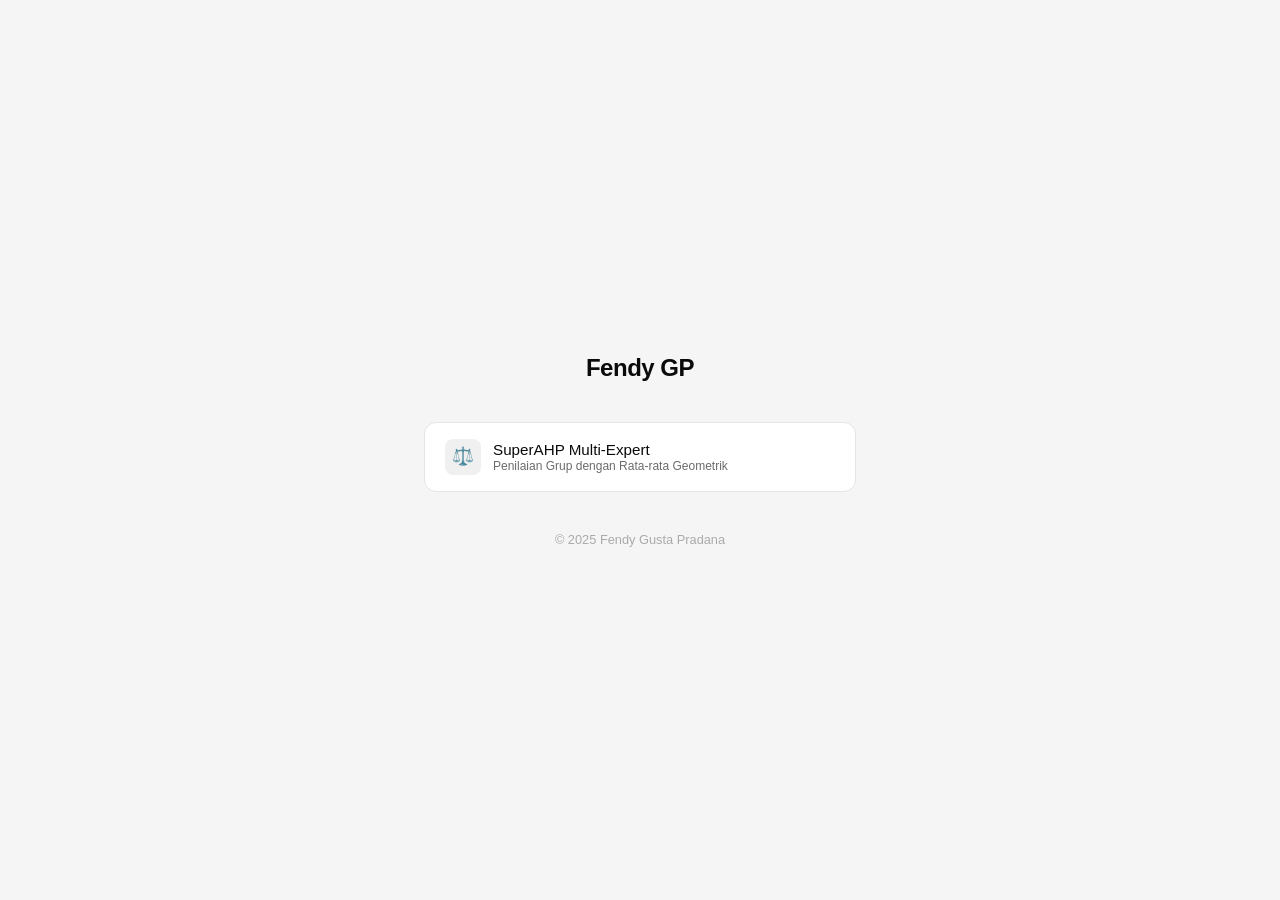
==== commit c688e117: "update" ====
--- a/index.html
+++ b/index.html
@@ -118,8 +118,7 @@
 <body>
     <div class="container">
         <div class="profile">
-            <h1>Fendy Gusta Pradana</h1>
-            <p>Senior Manager Open API Platform &middot; BRI</p>
+            <h1>Fendy GP</h1>
         </div>
 
         <div class="links">
